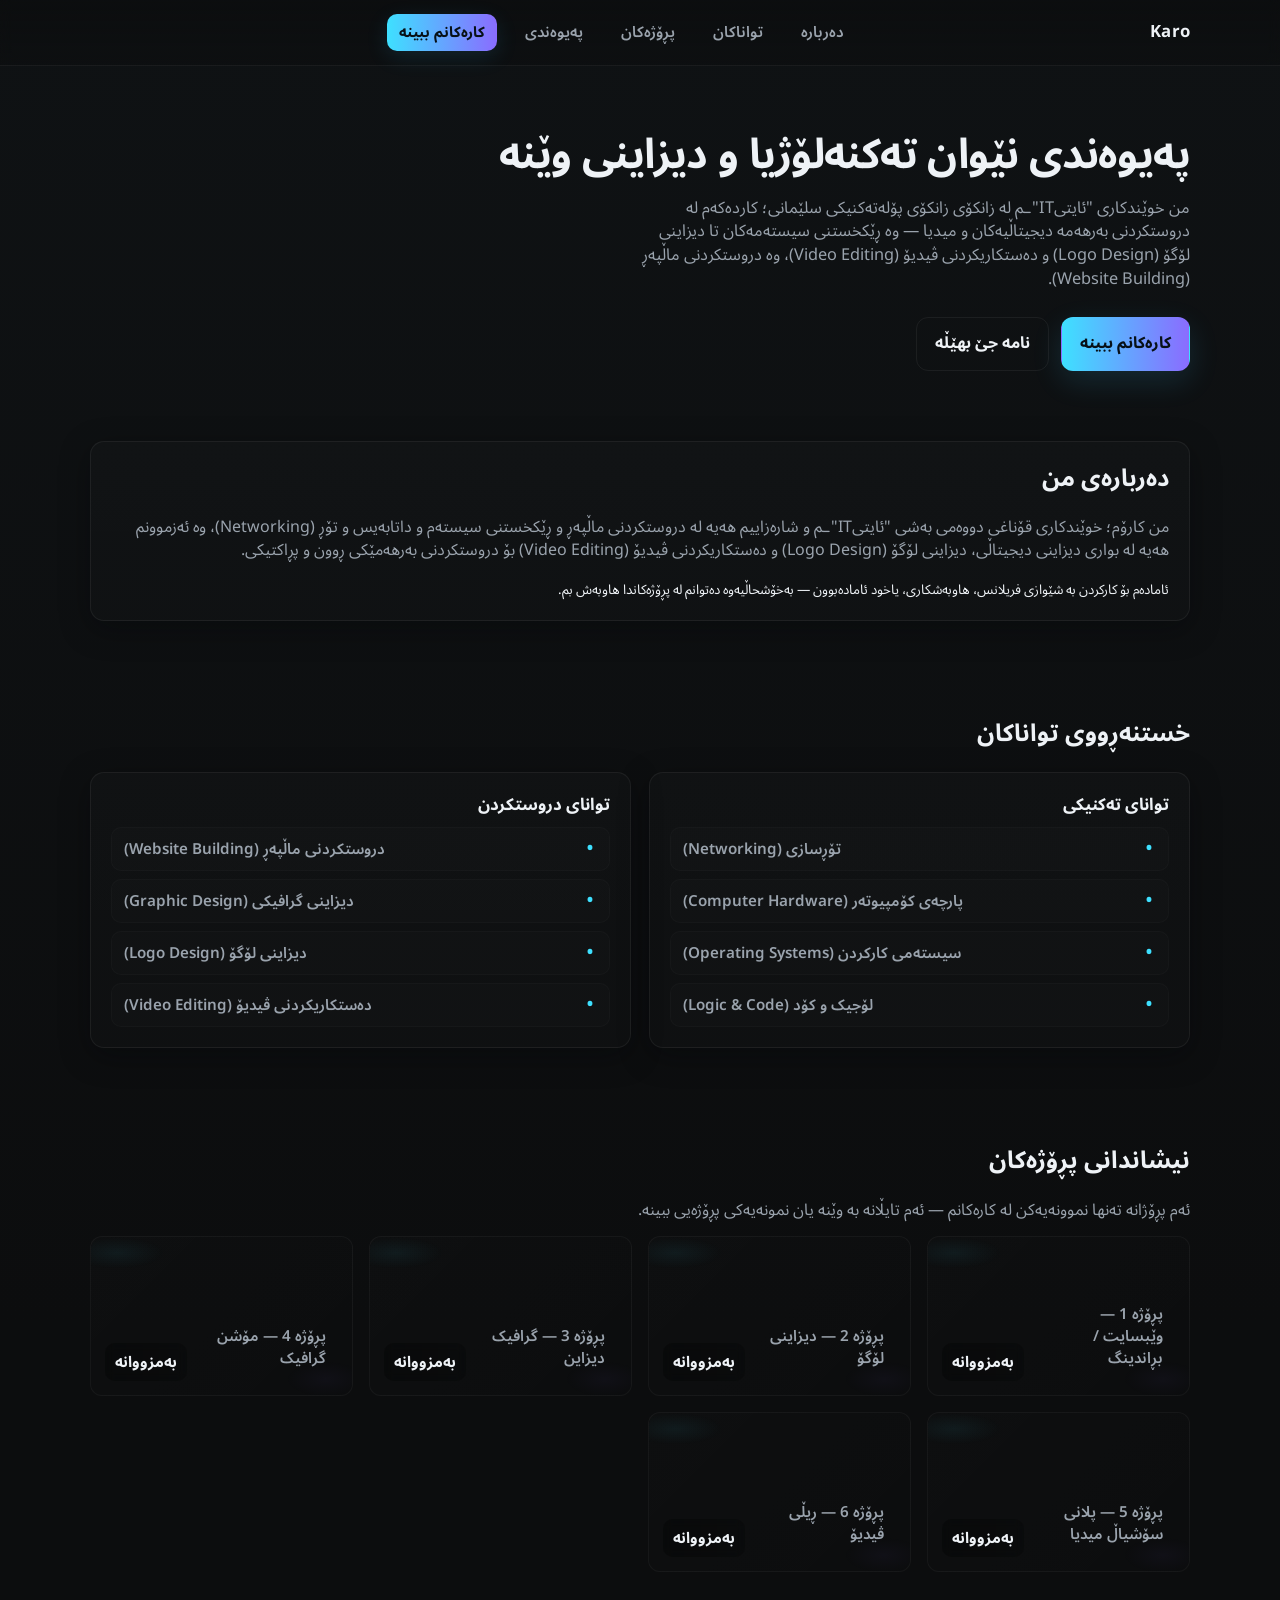
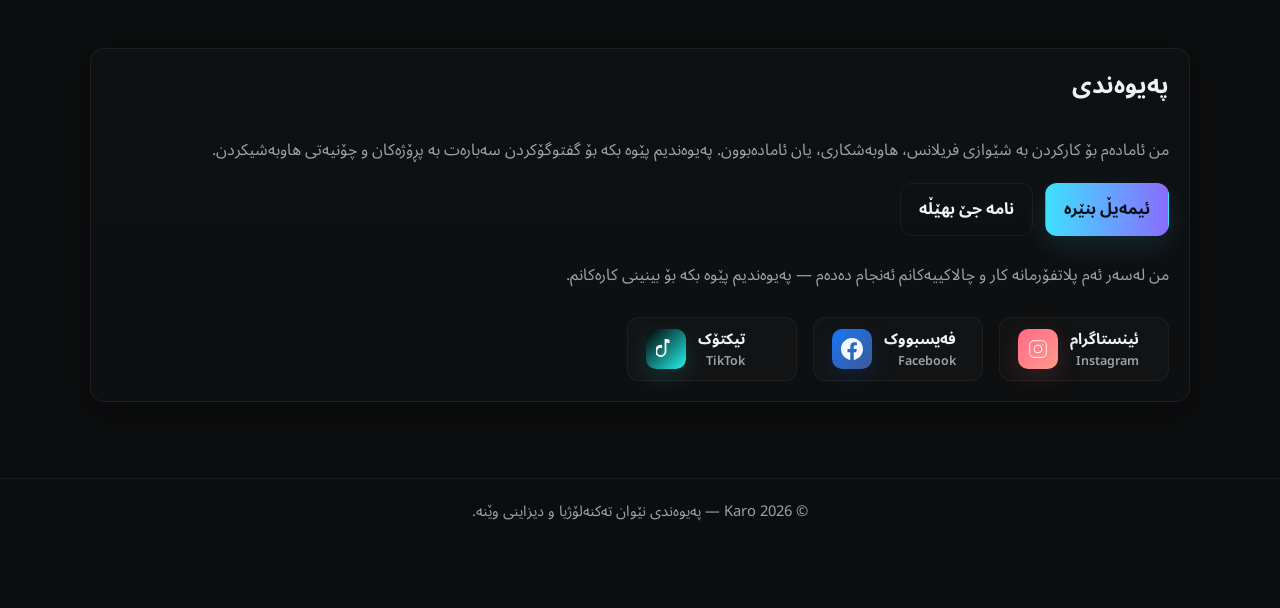
==== index.html @ 615775c8 "Update project name from 'پڕۆ 2' to 'پڕۆژە 2'" ====
<!doctype html>
<html lang="ku" dir="rtl">
<head>
  <meta charset="utf-8" />
  <meta name="viewport" content="width=device-width,initial-scale=1" />
  <title>KaroWeb</title>
  <link href="https://fonts.googleapis.com/css2?family=Noto+Sans+Arabic:wght@300;400;600;700&display=swap" rel="stylesheet">

  <style>
    :root{
      --bg:#0f1214; /* charcoal */
      --surface:#17191b;
      --muted:#9aa3ad;
      --text:#eef2f6;
      --accent:#3ee0ff; /* electric blue */
      --accent-2:#8a6cff; /* violet alternative */
      --radius:12px;
      --glass: rgba(255,255,255,0.03);
      --border: rgba(255,255,255,0.06);
      --max-width:1100px;
    }

    /* Basic reset & typography */
    *{box-sizing:border-box}
    html {scroll-behavior:smooth}
    body{
      margin:0;
      font-family: "Noto Sans Arabic", system-ui, -apple-system, "Segoe UI", Roboto, "Helvetica Neue", Arial;
      background:linear-gradient(180deg, var(--bg), #0c0d0e 60%);
      color:var(--text);
      -webkit-font-smoothing:antialiased;
      -moz-osx-font-smoothing:grayscale;
      line-height:1.45;
      padding-bottom:64px;
      direction: rtl;
    }

    /* Container */
    .container{
      width:90%;
      max-width:var(--max-width);
      margin:0 auto;
    }

    /* Header / Nav */
    header{
      position:sticky;
      top:0;
      z-index:60;
      backdrop-filter: blur(6px);
      background: linear-gradient(180deg, rgba(10,11,12,0.6), rgba(10,11,12,0.3));
      border-bottom: 1px solid var(--border);
    }
    .nav{
      display:flex;
      align-items:center;
      justify-content:space-between;
      gap:1rem;
      padding:14px 0;
    }
    .brand{
      font-weight:700;
      letter-spacing:0.2px;
      font-size:1.05rem;
      color:var(--text);
    }

    /* Desktop nav links */
    nav ul{
      display:flex;
      gap:18px;
      list-style:none;
      margin:0;
      padding:0;
      align-items:center;
      direction: rtl;
    }
    nav a{
      color:var(--muted);
      text-decoration:none;
      font-weight:600;
      font-size:0.95rem;
      padding:8px 10px;
      border-radius:8px;
      transition:all 220ms ease;
    }
    nav a:hover, nav a:focus{
      color:var(--text);
      background:linear-gradient(90deg, rgba(255,255,255,0.02), rgba(255,255,255,0.01));
      outline:none;
      box-shadow: 0 4px 18px rgba(62,224,255,0.06);
    }
    .cta-small{
      display:inline-block;
      padding:8px 12px;
      background:linear-gradient(90deg,var(--accent),var(--accent-2));
      color:#071017;
      font-weight:700;
      border-radius:10px;
      box-shadow: 0 6px 22px rgba(58,200,255,0.12);
      text-decoration:none;
      font-size:.92rem;
    }

    /* Mobile nav toggle */
    .mobile-toggle{
      display:none;
      background:none;
      border:0;
      color:var(--text);
      font-size:1.2rem;
    }

    /* Hero */
    .hero{
      padding:68px 0 42px;
      display:grid;
      grid-template-columns:1fr;
      gap:28px;
      align-items:center;
      text-align:right;
    }
    .hero-inner{
      display:flex;
      flex-direction:column;
      gap:20px;
      align-items:flex-start;
    }
    h1{
      margin:0;
      font-size:clamp(1.8rem, 4.6vw, 2.6rem);
      line-height:1.02;
      letter-spacing:-0.6px;
      color:var(--text);
      font-weight:700;
    }
    .sub{
      margin:0;
      color:var(--muted);
      font-size:1.02rem;
      max-width:62ch;
    }
    .hero-actions{
      display:flex;
      gap:12px;
      align-items:center;
      margin-top:6px;
      flex-wrap:wrap;
      justify-content:flex-start;
    }
    .btn{
      display:inline-flex;
      align-items:center;
      gap:10px;
      padding:14px 18px;
      border-radius:12px;
      font-weight:700;
      cursor:pointer;
      border:1px solid transparent;
      background:linear-gradient(90deg,var(--accent),var(--accent-2));
      color:#071017;
      text-decoration:none;
      transition:transform 200ms ease, box-shadow 200ms ease;
      box-shadow: 0 10px 30px rgba(58,200,255,0.14);
    }
    .btn.secondary{
      background:transparent;
      color:var(--text);
      border:1px solid var(--border);
      box-shadow:none;
    }
    .btn:active{transform:translateY(1px)}
    .btn:hover{transform:translateY(-3px)}

    /* Sections */
    section{
      padding:28px 0 48px;
      border-radius: var(--radius);
    }
    .card{
      background: linear-gradient(180deg, rgba(255,255,255,0.015), rgba(255,255,255,0.01));
      border: 1px solid var(--border);
      padding:20px;
      border-radius:14px;
      box-shadow: 0 8px 30px rgba(2,6,8,0.35);
    }

    /* About */
    .about{
      display:grid;
      grid-template-columns:1fr;
      gap:18px;
    }
    .about p{
      margin:0;
      color:var(--muted);
      font-size:1rem;
      text-align:right;
    }

    /* Skills matrix */
    .skills{
      display:grid;
      gap:18px;
      grid-template-columns:repeat(2, 1fr);
    }
    .skill-column h3{
      margin:0 0 10px 0;
      color:var(--text);
      font-size:1.05rem;
      text-align:right;
    }
    .skill-list{
      display:grid;
      gap:8px;
    }
    .skill{
      display:flex;
      gap:12px;
      align-items:center;
      padding:10px 12px;
      border-radius:10px;
      background:rgba(255,255,255,0.012);
      border:1px solid rgba(255,255,255,0.02);
      color:var(--muted);
      font-weight:600;
      font-size:0.95rem;
      transition:transform 180ms ease, box-shadow 180ms ease;
      justify-content:space-between;
    }
    .skill::before{
      content:'•';
      color:var(--accent);
      font-weight:900;
      margin-left:2px;
      margin-right:4px;
      transform:translateY(-1px);
    }
    .skill:hover{transform:translateY(-4px); box-shadow: 0 8px 20px rgba(62,224,255,0.06)}

    /* Portfolio */
    .portfolio-grid{
      display:grid;
      gap:16px;
      grid-template-columns:repeat(auto-fit, minmax(220px, 1fr));
      align-items:stretch;
    }
    .proj{
      min-height:160px;
      border-radius:12px;
      overflow:hidden;
      position:relative;
      display:flex;
      align-items:flex-end;
      padding:14px;
      color:var(--text);
      text-decoration:none;
      border:1px solid rgba(255,255,255,0.04);
      transition:transform 240ms cubic-bezier(.2,.9,.3,1), box-shadow 240ms ease;
      background:linear-gradient(135deg, rgba(255,255,255,0.01), rgba(255,255,255,0.005));
      text-align:right;
    }
    .proj .meta{
      z-index:2;
      backdrop-filter: blur(4px);
      background: linear-gradient(90deg, rgba(0,0,0,0.28), rgba(0,0,0,0.18));
      padding:8px 10px;
      border-radius:10px;
      font-weight:700;
      font-size:0.95rem;
      margin-right:6px;
    }
    .proj::after{
      content:'';
      position:absolute;
      inset:0;
      transition:opacity 300ms ease, transform 300ms ease;
      border-radius:12px;
      z-index:0;
      background:
        radial-gradient(600px 200px at 10% 10%, rgba(62,224,255,0.06), transparent 8%),
        radial-gradient(400px 180px at 90% 90%, rgba(138,108,255,0.04), transparent 10%);
      opacity:1;
    }
    .proj:hover{
      transform:translateY(-8px) scale(1.01);
      box-shadow: 0 30px 60px rgba(0,0,0,0.6), 0 8px 28px rgba(62,224,255,0.06);
    }

    .placeholder{
      display:flex;
      align-items:center;
      justify-content:flex-end;
      color:var(--muted);
      font-weight:600;
      font-size:0.95rem;
      z-index:1;
      padding:12px;
    }

    /* Social Card Styles */
    .sm-links {
      display: flex;
      gap: 16px;
      align-items: center;
      justify-content: flex-start;
      direction: rtl;
      flex-wrap: wrap;
      margin-top: 14px;
    }
    .sm-link {
      display: inline-flex;
      align-items: center;
      gap: 12px;
      padding: 10px 18px;
      border-radius: 12px;
      background: rgba(255, 255, 255, 0.02);
      color: var(--text);
      text-decoration: none;
      border: 1px solid rgba(255, 255, 255, 0.05);
      transition: transform 180ms ease, box-shadow 180ms ease, background 180ms ease;
      font-weight: 700;
      font-size: 0.95rem;
      flex-direction: row-reverse;
      min-width: 170px;
    }
    .sm-link .icon {
      width: 40px;
      height: 40px;
      min-width: 40px;
      min-height: 40px;
      display: inline-grid;
      place-items: center;
      border-radius: 10px;
    }
    .sm-link.instagram .icon {
      background: linear-gradient(135deg, #ff6a88, #ff9a8b);
      color: #fff;
      box-shadow: 0 8px 24px rgba(255, 106, 136, 0.15);
    }
    .sm-link.facebook .icon {
      background: linear-gradient(135deg, #1877f2, #3b5998);
      color: #fff;
      box-shadow: 0 8px 24px rgba(24, 119, 242, 0.15);
    }
    .sm-link.tiktok .icon {
      background: linear-gradient(135deg, #000000, #25f4ee);
      color: #fff;
      box-shadow: 0 8px 24px rgba(37, 244, 238, 0.15);
    }
    .sm-link .label {
      text-align: right;
      display: block;
      color: var(--text);
    }
    .sm-link .label small {
      display: block;
      color: var(--muted);
      font-weight: 600;
      font-size: 0.78rem;
      margin-top: 2px;
    }
    .sm-link:hover, .sm-link:focus {
      transform: translateY(-4px);
      box-shadow: 0 15px 35px rgba(0, 0, 0, 0.4), 0 4px 18px rgba(255, 255, 255, 0.02);
      background: rgba(255, 255, 255, 0.04);
      outline: none;
    }

    /* Footer */
    footer{
      margin-top:28px;
      padding:22px 0;
      color:var(--muted);
      font-size:0.92rem;
      text-align:center;
      border-top:1px solid var(--border);
      background:transparent;
      position:relative;
    }
    footer a{ color:var(--muted); text-decoration:none; font-weight:600 }
    footer a:hover{ color:var(--text); text-decoration:underline }

    /* Responsive */
    @media (max-width:880px){
      .skills{ grid-template-columns:1fr; }
      .hero{ padding:44px 0 24px }
      nav ul{ display:none }
      .mobile-toggle{ display:inline-flex; align-items:center; gap:8px }
      .mobile-nav{
        display:block;
        width:100%;
        position:relative;
      }
      .mobile-nav.open{ display:block }
      .mobile-menu{
        display:flex;
        flex-direction:column;
        gap:8px;
        margin-top:10px;
        padding:12px;
        background:var(--glass);
        border-radius:10px;
        border:1px solid var(--border);
        text-align:right;
      }
      .hero{ gap:16px }
      .hero-inner { align-items:stretch }
      .placeholder{ justify-content:center }
      .sm-links{ width:100%; justify-content:flex-start; gap:12px }
      .sm-link{ width:100%; justify-content:space-between; padding:12px }
    }

    /* Accessibility focus */
    a:focus, button:focus { outline: 3px solid rgba(62,224,255,0.12); outline-offset:3px }

    /* Reduced motion preference */
    @media (prefers-reduced-motion: reduce){
      *{ transition:none!important; animation:none!important }
    }
  </style>
</head>
<body>
  <header>
    <div class="container nav" role="navigation" aria-label="ڕێنمای سەرەکی">
      <div class="brand">Karo</div>

      <nav aria-label="دەستپێک" class="desktop-nav">
        <ul>
          <li><a href="#about">دەربارە</a></li>
          <li><a href="#skills">تواناکان</a></li>
          <li><a href="#portfolio">پڕۆژەکان</a></li>
          <li><a href="#contact">پەیوەندی</a></li>
          <li><a class="cta-small" href="#portfolio">کارەکانم ببینە</a></li>
        </ul>
      </nav>

      <div class="mobile-nav" id="mobileNav">
        <button class="mobile-toggle" id="navToggle" aria-expanded="false" aria-controls="mobileMenu" aria-label="گۆڕینی ناوبار">
          ☰
        </button>
        <div id="mobileMenu" class="mobile-menu" style="display:none">
          <a href="#about">دەربارە</a>
          <a href="#skills">تواناکان</a>
          <a href="#portfolio">پڕۆژەکان</a>
          <a href="#contact">پەیوەندی</a>
          <a class="cta-small" href="#portfolio" style="align-self:flex-start; margin-top:6px">کارەکانم ببینە</a>
        </div>
      </div>
    </div>
  </header>

  <main class="container" role="main">
    <section class="hero" aria-labelledby="hero-heading">
      <div class="hero-inner">
        <h1 id="hero-heading">پەیوەندی نێوان تەکنەلۆژیا و دیزاینی وێنە</h1>
        <p class="sub">من خوێندکارى "ئایتیIT"ـم لە زانکۆى زانکۆی پۆلەتەکنیکی سلێمانی؛ کاردەکەم لە دروستکردنی بەرهەمە دیجیتاڵیەکان و میدیا — وە ڕێکخستنی سیستەمەکان تا دیزاینی لۆگۆ (Logo Design) و دەستکاریکردنی ڤیدیۆ (Video Editing)،  وە دروستکردنی ماڵپەڕ (Website Building).</p>
        <div class="hero-actions">
          <a class="btn" href="#portfolio">کارەکانم ببینە</a>
          <a class="btn secondary" href="https://wa.me/9647710781414?text=سڵاو%20کارۆ،%20دەمەوێت%20سەبارەت%20بە%20پڕۆژەیەک%20قسە%20بکەین" target="_blank" rel="noopener">نامە جێ بهێڵە</a>
        </div>
      </div>
    </section>

    <section id="about" aria-labelledby="about-heading">
      <div class="card">
        <h2 id="about-heading" style="margin-top:0">دەربارەی من</h2>
        <div class="about">
          <p>
           من کارۆم؛ خوێندکاری قۆناغی دووەمی بەشی "ئایتیIT"ـم و شارەزاییم هەیە لە دروستکردنی ماڵپەڕ و ڕێکخستنی سیستەم و داتابەیس و تۆڕ (Networking)، وە ئەزموونم هەیە لە بواری دیزاینی دیجیتاڵی، دیزاینی لۆگۆ (Logo Design) و دەستکاریکردنی ڤیدیۆ (Video Editing) بۆ دروستکردنی بەرهەمێکی ڕوون و پڕاکتیکی.
          </p>
          <small class="muted"> ئامادەم بۆ کارکردن بە شێوازی فریلانس، هاوبەشکاری، یاخود ئامادەبوون — بەخۆشحاڵیەوە دەتوانم لە پڕۆژەکاندا هاوبەش بم.</small>
        </div>
      </div>
    </section>
    
    <section id="skills" aria-labelledby="skills-heading">
      <h2 id="skills-heading">خستنەڕووی تواناکان</h2>
      <div class="skills" style="margin-top:12px">
        <div class="skill-column card">
          <h3>توانای تەکنیکی</h3>
          <div class="skill-list">
            <div class="skill">تۆڕسازی (Networking)</div>
            <div class="skill">پارچەی کۆمپیوتەر (Computer Hardware)</div>
            <div class="skill">سیستەمی کارکردن (Operating Systems)</div>
            <div class="skill">لۆجیک و کۆد (Logic & Code)</div>
          </div>
        </div>

        <div class="skill-column card">
          <h3>توانای دروستکردن</h3>
          <div class="skill-list">
            <div class="skill">دروستکردنی ماڵپەڕ (Website Building)</div>
            <div class="skill">دیزاینی گرافیکی (Graphic Design)</div>
            <div class="skill">دیزاینی لۆگۆ (Logo Design)</div>
            <div class="skill">دەستکاریکردنی ڤیدیۆ (Video Editing)</div>
          </div>
        </div>
      </div>
    </section>

    <section id="portfolio" aria-labelledby="portfolio-heading">
      <h2 id="portfolio-heading">نیشاندانی پڕۆژەکان</h2>
      <p style="color:var(--muted); margin-top:8px; margin-bottom:14px">ئەم پڕۆژانە تەنها نموونەیەکن لە کارەکانم — ئەم تایڵانە بە وێنە یان نمونەیەکی پڕۆژەیی ببینە.</p>

      <div class="portfolio-grid">
        <a class="proj" href="#" aria-label="Project 1">
          <div class="placeholder" style="z-index:1">پڕۆژە 1 — وێبسایت / بڕاندینگ</div>
          <div class="meta">بەمزووانە</div>
        </a>

        <a class="proj" href="#" aria-label="Project 2">
          <div class="placeholder">پڕۆژە 2 — دیزاینی لۆگۆ</div>
          <div class="meta">بەمزووانە</div>
        </a>

        <a class="proj" href="#" aria-label="Project 3">
          <div class="placeholder">پڕۆژە 3 — گرافیک دیزاین</div>
          <div class="meta">بەمزووانە</div>
        </a>

        <a class="proj" href="#" aria-label="Project 4">
          <div class="placeholder">پڕۆژە 4 —  مۆشن گرافیک</div>
          <div class="meta">بەمزووانە</div>
        </a>

        <a class="proj" href="#" aria-label="Project 5">
          <div class="placeholder">پڕۆژە 5 — پلانی سۆشیاڵ میدیا</div>
          <div class="meta">بەمزووانە</div>
        </a>

        <a class="proj" href="#" aria-label="Project 6">
          <div class="placeholder">پڕۆژە 6 — ڕیڵی ڤیدیۆ</div>
          <div class="meta">بەمزووانە</div>
        </a>
      </div>
    </section>

    <section id="contact" aria-labelledby="contact-heading">
      <div class="card" style="display:flex;flex-direction:column;gap:16px">
        <h2 id="contact-heading" style="margin-top:0">پەیوەندی</h2>
        <p style="margin:0; color:var(--muted)">من ئامادەم بۆ کارکردن بە شێوازی فریلانس، هاوبەشکاری، یان ئامادەبوون. پەیوەندیم پێوە بکە بۆ گفتوگۆکردن سەبارەت بە پڕۆژەکان و چۆنیەتی هاوبەشیکردن.</p>

        <div style="display:flex; gap:12px; flex-wrap:wrap; margin-top:4px; justify-content:flex-start">
          <a class="btn" href="mailto:karobakr.hasan000@gmail.com">ئیمەیڵ بنێرە</a>
          <a class="btn secondary" href="https://wa.me/9647710781414?text=سڵاو%20کارۆ،%20دەمەوێت%20سەبارەت%20بە%20پڕۆژەیەک%20قسە%20بکەین" target="_blank" rel="noopener">نامە جێ بهێڵە</a>
        </div>

        <div style="margin-top: 12px;">
          <p class="desc" style="margin:0; color:var(--muted)">من لەسەر ئەم پلاتفۆرمانە کار و چالاکییەکانم ئەنجام دەدەم — پەیوەندیم پێوە بکە بۆ بینینی کارەکانم.</p>
        </div>

        <div class="sm-links" role="list" aria-label="سۆشیاڵ میدیا">
          <a role="listitem" class="sm-link instagram" href="https://www.instagram.com/karob.hasan?igsh=MTViNWhubmVrY3V3OQ==" target="_blank" rel="noopener" aria-label="ئینستاگرام — Karo">
            <span class="icon" aria-hidden="true">
              <svg width="20" height="20" viewBox="0 0 24 24" fill="none" xmlns="http://www.w3.org/2000/svg">
                <path d="M7 2h10a5 5 0 0 1 5 5v10a5 5 0 0 1-5 5H7a5 5 0 0 1-5-5V7a5 5 0 0 1 5-5z" stroke="rgba(255,255,255,0.85)" stroke-width="1.2" stroke-linecap="round" stroke-linejoin="round"/>
                <path d="M12 7.25a4.75 4.75 0 1 0 0 9.5 4.75 4.75 0 0 0 0-9.5z" stroke="rgba(255,255,255,0.95)" stroke-width="1.2"/>
                <circle cx="17.5" cy="6.5" r="0.6" fill="rgba(255,255,255,0.95)"/>
              </svg>
            </span>
            <span class="label">ئینستاگرام <small>Instagram</small></span>
          </a>

          <a role="listitem" class="sm-link facebook" href="https://www.facebook.com/share/18TjxfWVyp/" target="_blank" rel="noopener" aria-label="فەیسبووک — Karo">
            <span class="icon" aria-hidden="true">
              <svg width="22" height="22" viewBox="0 0 24 24" fill="none" xmlns="http://www.w3.org/2000/svg">
                <path d="M24 12.073c0-6.627-5.373-12-12-12s-12 5.373-12 12c0 5.99 4.388 10.954 10.125 11.854v-8.385H7.078v-3.47h3.047V9.43c0-3.007 1.792-4.669 4.533-4.669 1.312 0 2.686.235 2.686.235v2.953H15.83c-1.491 0-1.956.925-1.956 1.874v2.25h3.328l-.532 3.47h-2.796v8.385C19.612 23.027 24 18.062 24 12.073z" fill="rgba(255,255,255,0.95)"/>
              </svg>
            </span>
            <span class="label">فەیسبووک <small>Facebook</small></span>
          </a>

          <a role="listitem" class="sm-link tiktok" href="https://vt.tiktok.com/ZSQWmtr39/" target="_blank" rel="noopener" aria-label="تیکتۆک — Karo">
            <span class="icon" aria-hidden="true">
              <svg width="20" height="20" viewBox="0 0 24 24" fill="none" xmlns="http://www.w3.org/2000/svg">
                <path d="M12.525.02c1.31 0 2.57.37 3.66 1.05.04.03.07.08.07.13v3.7c0 .06-.03.11-.08.13a6.83 6.83 0 0 1-3.65-.91v10.17c0 4.02-3.27 7.29-7.3 7.29A7.3 7.3 0 0 1-1.4 14.3a7.3 7.3 0 0 1 7.29-7.29c.47 0 .93.05 1.38.13.06.01.11-.02.13-.08V10.8c0-.05-.03-.1-.08-.12a10.8 10.8 0 0 0-1.43-.1c-2.45 0-4.44 1.99-4.44 4.44a4.44 4.44 0 0 0 4.44 4.44c2.45 0 4.44-1.99 4.44-4.44V0c0-.05.04-.1.09-.1h3.76z" fill="rgba(255,255,255,0.95)"/>
              </svg>
            </span>
            <span class="label">تیکتۆک <small>TikTok</small></span>
          </a>
        </div>
      </div>
    </section>
  </main>

  <footer>
    <div class="container" style="display:flex;flex-direction:column;gap:8px;align-items:center;justify-content:center; text-align:center">
      <div>© <span id="year"></span> Karo — پەیوەندی نێوان تەکنەلۆژیا و دیزاینی وێنە.</div>
    </div>
  </footer>

  <script>
    (function(){
      const navToggle = document.getElementById('navToggle');
      const mobileMenu = document.getElementById('mobileMenu');
      navToggle && navToggle.addEventListener('click', () => {
        const isOpen = mobileMenu.style.display === 'block';
        mobileMenu.style.display = isOpen ? 'none' : 'block';
        navToggle.setAttribute('aria-expanded', String(!isOpen));
      });

      mobileMenu && mobileMenu.addEventListener('click', (e) => {
        if(e.target.tagName === 'A'){
          mobileMenu.style.display = 'none';
          navToggle.setAttribute('aria-expanded', 'false');
        }
      });

      const y = new Date().getFullYear();
      document.getElementById('year').textContent = y;
    })();
  </script>
</body>
</html>
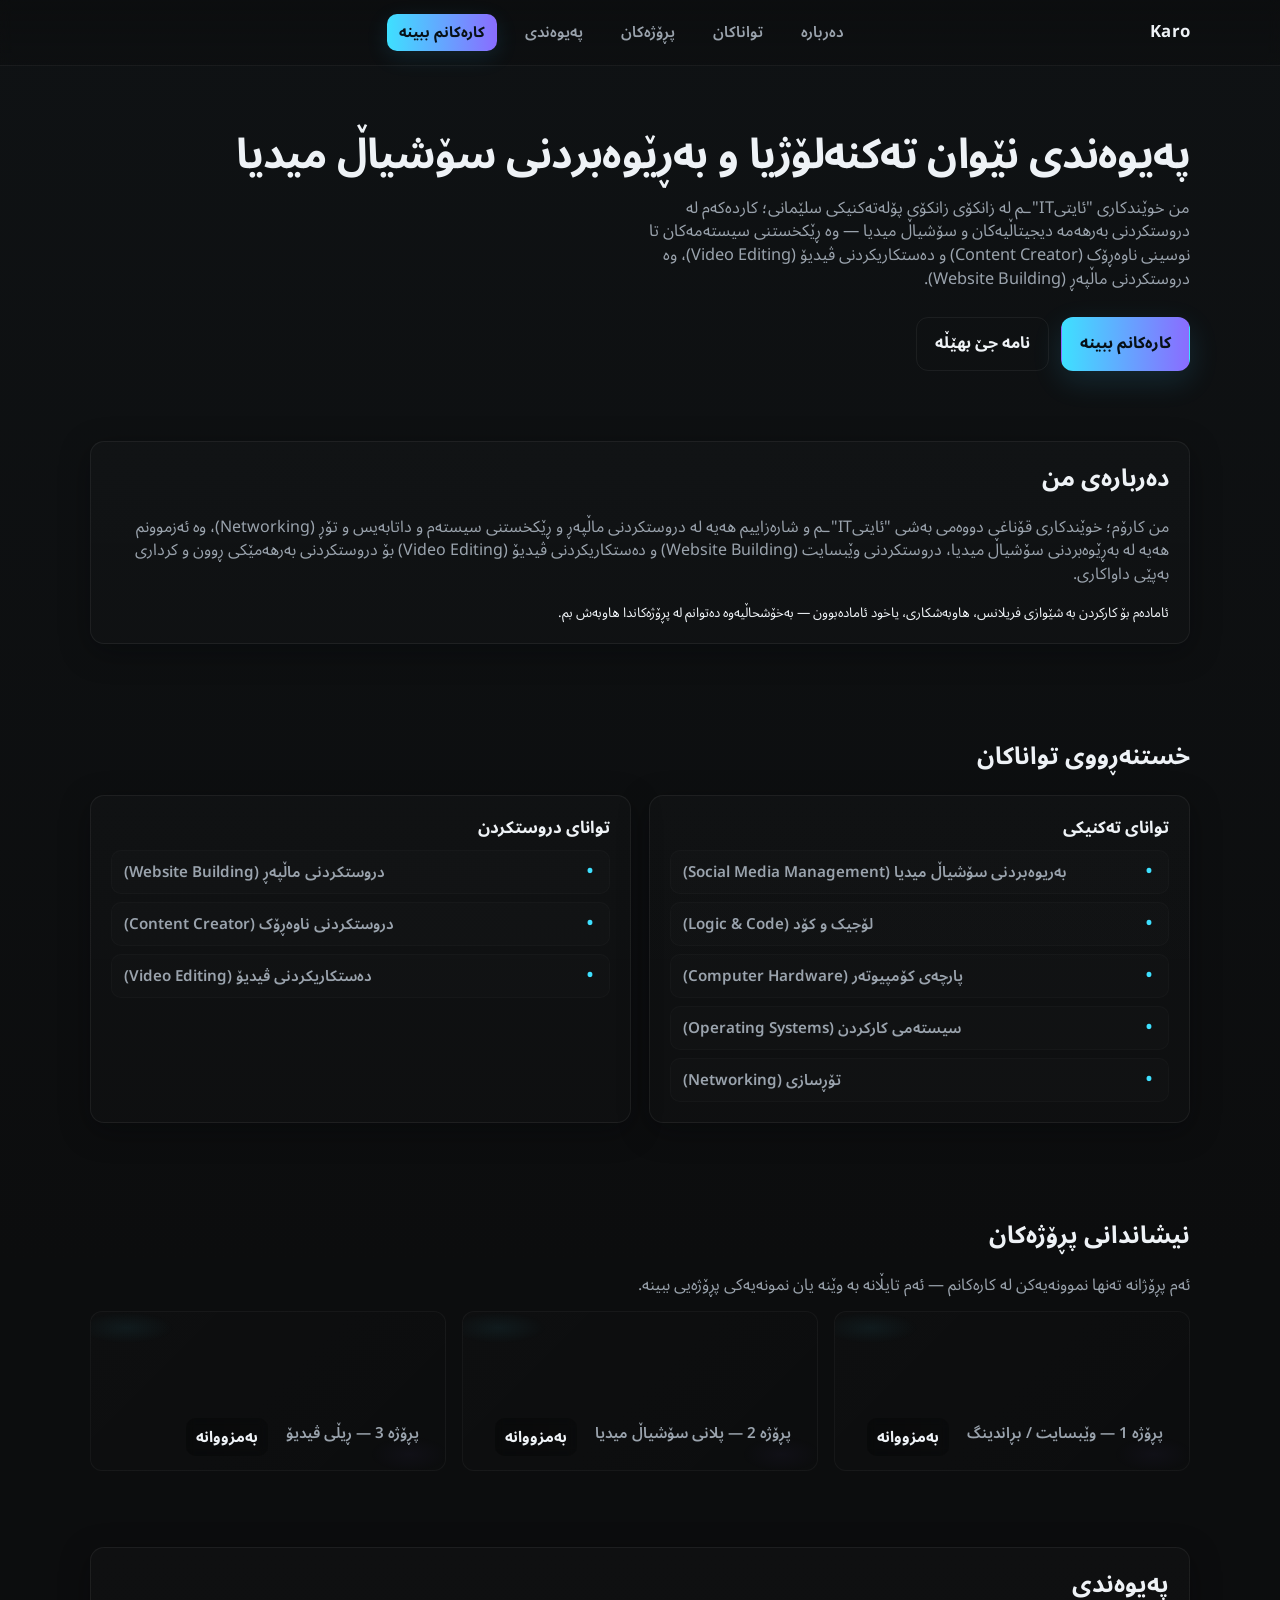
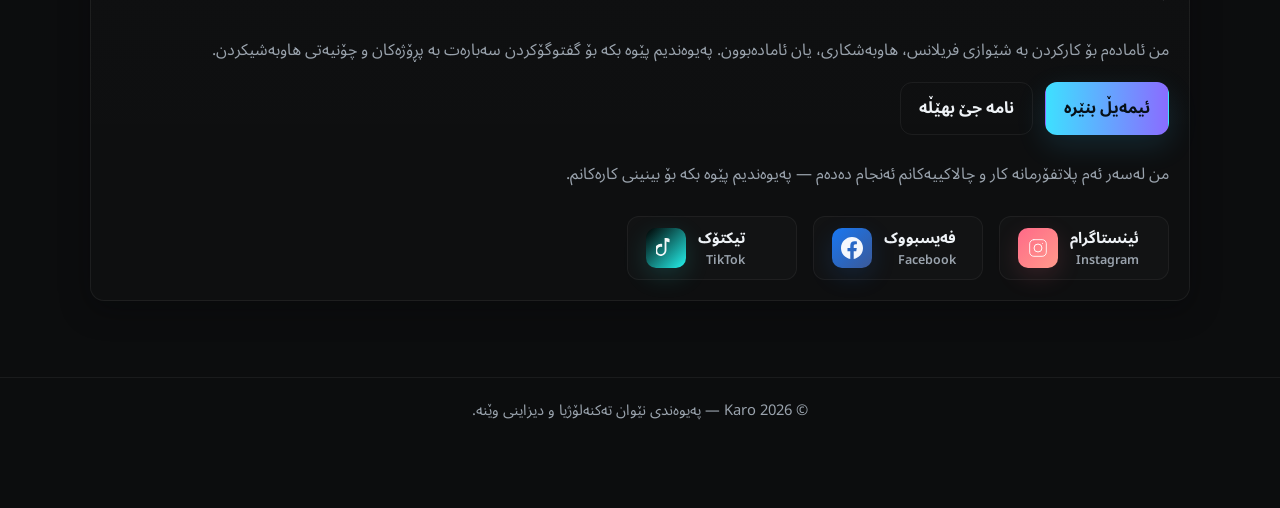
==== commit 41b8e790: "Update hero section and skills in index.html" ====
--- a/index.html
+++ b/index.html
@@ -453,8 +453,8 @@
   <main class="container" role="main">
     <section class="hero" aria-labelledby="hero-heading">
       <div class="hero-inner">
-        <h1 id="hero-heading">پەیوەندی نێوان تەکنەلۆژیا و دیزاینی وێنە</h1>
-        <p class="sub">من خوێندکارى "ئایتیIT"ـم لە زانکۆى زانکۆی پۆلەتەکنیکی سلێمانی؛ کاردەکەم لە دروستکردنی بەرهەمە دیجیتاڵیەکان و میدیا — وە ڕێکخستنی سیستەمەکان تا دیزاینی لۆگۆ (Logo Design) و دەستکاریکردنی ڤیدیۆ (Video Editing)،  وە دروستکردنی ماڵپەڕ (Website Building).</p>
+        <h1 id="hero-heading">پەیوەندی نێوان تەکنەلۆژیا و بەڕێوەبردنی سۆشیاڵ میدیا</h1>
+        <p class="sub">من خوێندکارى "ئایتیIT"ـم لە زانکۆى زانکۆی پۆلەتەکنیکی سلێمانی؛ کاردەکەم لە دروستکردنی بەرهەمە دیجیتاڵیەکان و سۆشیاڵ میدیا — وە ڕێکخستنی سیستەمەکان تا نوسینی ناوەڕۆک (Content Creator) و دەستکاریکردنی ڤیدیۆ (Video Editing)،  وە دروستکردنی ماڵپەڕ (Website Building).</p>
         <div class="hero-actions">
           <a class="btn" href="#portfolio">کارەکانم ببینە</a>
           <a class="btn secondary" href="https://wa.me/9647710781414?text=سڵاو%20کارۆ،%20دەمەوێت%20سەبارەت%20بە%20پڕۆژەیەک%20قسە%20بکەین" target="_blank" rel="noopener">نامە جێ بهێڵە</a>
@@ -467,7 +467,7 @@
         <h2 id="about-heading" style="margin-top:0">دەربارەی من</h2>
         <div class="about">
           <p>
-           من کارۆم؛ خوێندکاری قۆناغی دووەمی بەشی "ئایتیIT"ـم و شارەزاییم هەیە لە دروستکردنی ماڵپەڕ و ڕێکخستنی سیستەم و داتابەیس و تۆڕ (Networking)، وە ئەزموونم هەیە لە بواری دیزاینی دیجیتاڵی، دیزاینی لۆگۆ (Logo Design) و دەستکاریکردنی ڤیدیۆ (Video Editing) بۆ دروستکردنی بەرهەمێکی ڕوون و پڕاکتیکی.
+           من کارۆم؛ خوێندکاری قۆناغی دووەمی بەشی "ئایتیIT"ـم و شارەزاییم هەیە لە دروستکردنی ماڵپەڕ و ڕێکخستنی سیستەم و داتابەیس و تۆڕ (Networking)، وە ئەزموونم هەیە لە بەڕێوەبردنی سۆشیاڵ میدیا، دروستکردنی وێبسایت (Website Building) و دەستکاریکردنی ڤیدیۆ (Video Editing) بۆ دروستکردنی بەرهەمێکی ڕوون و کرداری بەپێی داواکاری.
           </p>
           <small class="muted"> ئامادەم بۆ کارکردن بە شێوازی فریلانس، هاوبەشکاری، یاخود ئامادەبوون — بەخۆشحاڵیەوە دەتوانم لە پڕۆژەکاندا هاوبەش بم.</small>
         </div>
@@ -480,10 +480,12 @@
         <div class="skill-column card">
           <h3>توانای تەکنیکی</h3>
           <div class="skill-list">
-            <div class="skill">تۆڕسازی (Networking)</div>
+            <div class="skill">بەریوەبردنی سۆشیاڵ میدیا (Social Media Management)</div> 
+            <div class="skill">لۆجیک و کۆد (Logic & Code)</div>
             <div class="skill">پارچەی کۆمپیوتەر (Computer Hardware)</div>
             <div class="skill">سیستەمی کارکردن (Operating Systems)</div>
-            <div class="skill">لۆجیک و کۆد (Logic & Code)</div>
+            <div class="skill">تۆڕسازی (Networking)</div>
+           
           </div>
         </div>
 
@@ -491,8 +493,8 @@
           <h3>توانای دروستکردن</h3>
           <div class="skill-list">
             <div class="skill">دروستکردنی ماڵپەڕ (Website Building)</div>
-            <div class="skill">دیزاینی گرافیکی (Graphic Design)</div>
-            <div class="skill">دیزاینی لۆگۆ (Logo Design)</div>
+            <div class="skill">دروستکردنی ناوەڕۆک (Content Creator)</div>
+            
             <div class="skill">دەستکاریکردنی ڤیدیۆ (Video Editing)</div>
           </div>
         </div>
@@ -510,28 +512,19 @@
         </a>
 
         <a class="proj" href="#" aria-label="Project 2">
-          <div class="placeholder">پڕۆژە 2 — دیزاینی لۆگۆ</div>
+          <div class="placeholder">پڕۆژە 2 — پلانی سۆشیاڵ میدیا</div>
           <div class="meta">بەمزووانە</div>
         </a>
 
         <a class="proj" href="#" aria-label="Project 3">
-          <div class="placeholder">پڕۆژە 3 — گرافیک دیزاین</div>
+          <div class="placeholder">پڕۆژە 3 — ڕیڵی ڤیدیۆ</div>
           <div class="meta">بەمزووانە</div>
         </a>
 
-        <a class="proj" href="#" aria-label="Project 4">
-          <div class="placeholder">پڕۆژە 4 —  مۆشن گرافیک</div>
-          <div class="meta">بەمزووانە</div>
-        </a>
-
-        <a class="proj" href="#" aria-label="Project 5">
-          <div class="placeholder">پڕۆژە 5 — پلانی سۆشیاڵ میدیا</div>
-          <div class="meta">بەمزووانە</div>
-        </a>
-
-        <a class="proj" href="#" aria-label="Project 6">
-          <div class="placeholder">پڕۆژە 6 — ڕیڵی ڤیدیۆ</div>
-          <div class="meta">بەمزووانە</div>
+        
+
+        
+       
         </a>
       </div>
     </section>
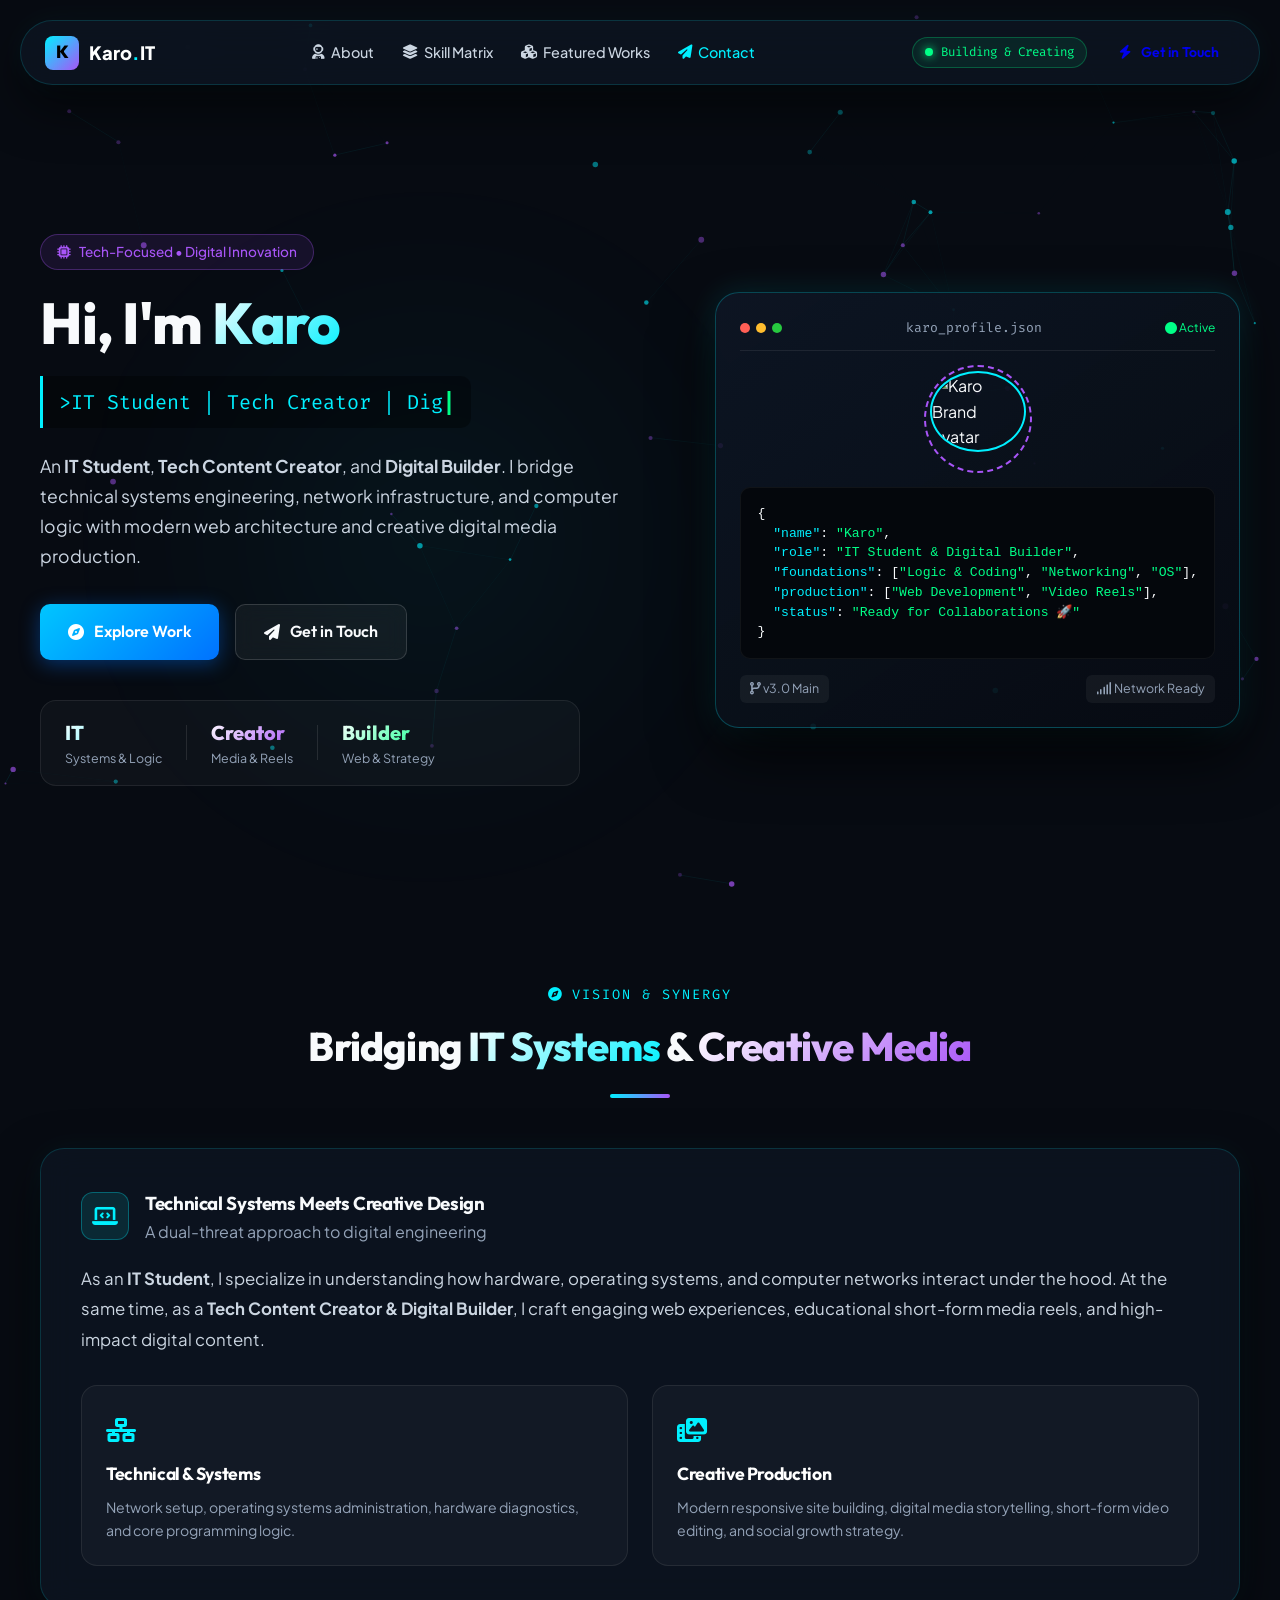
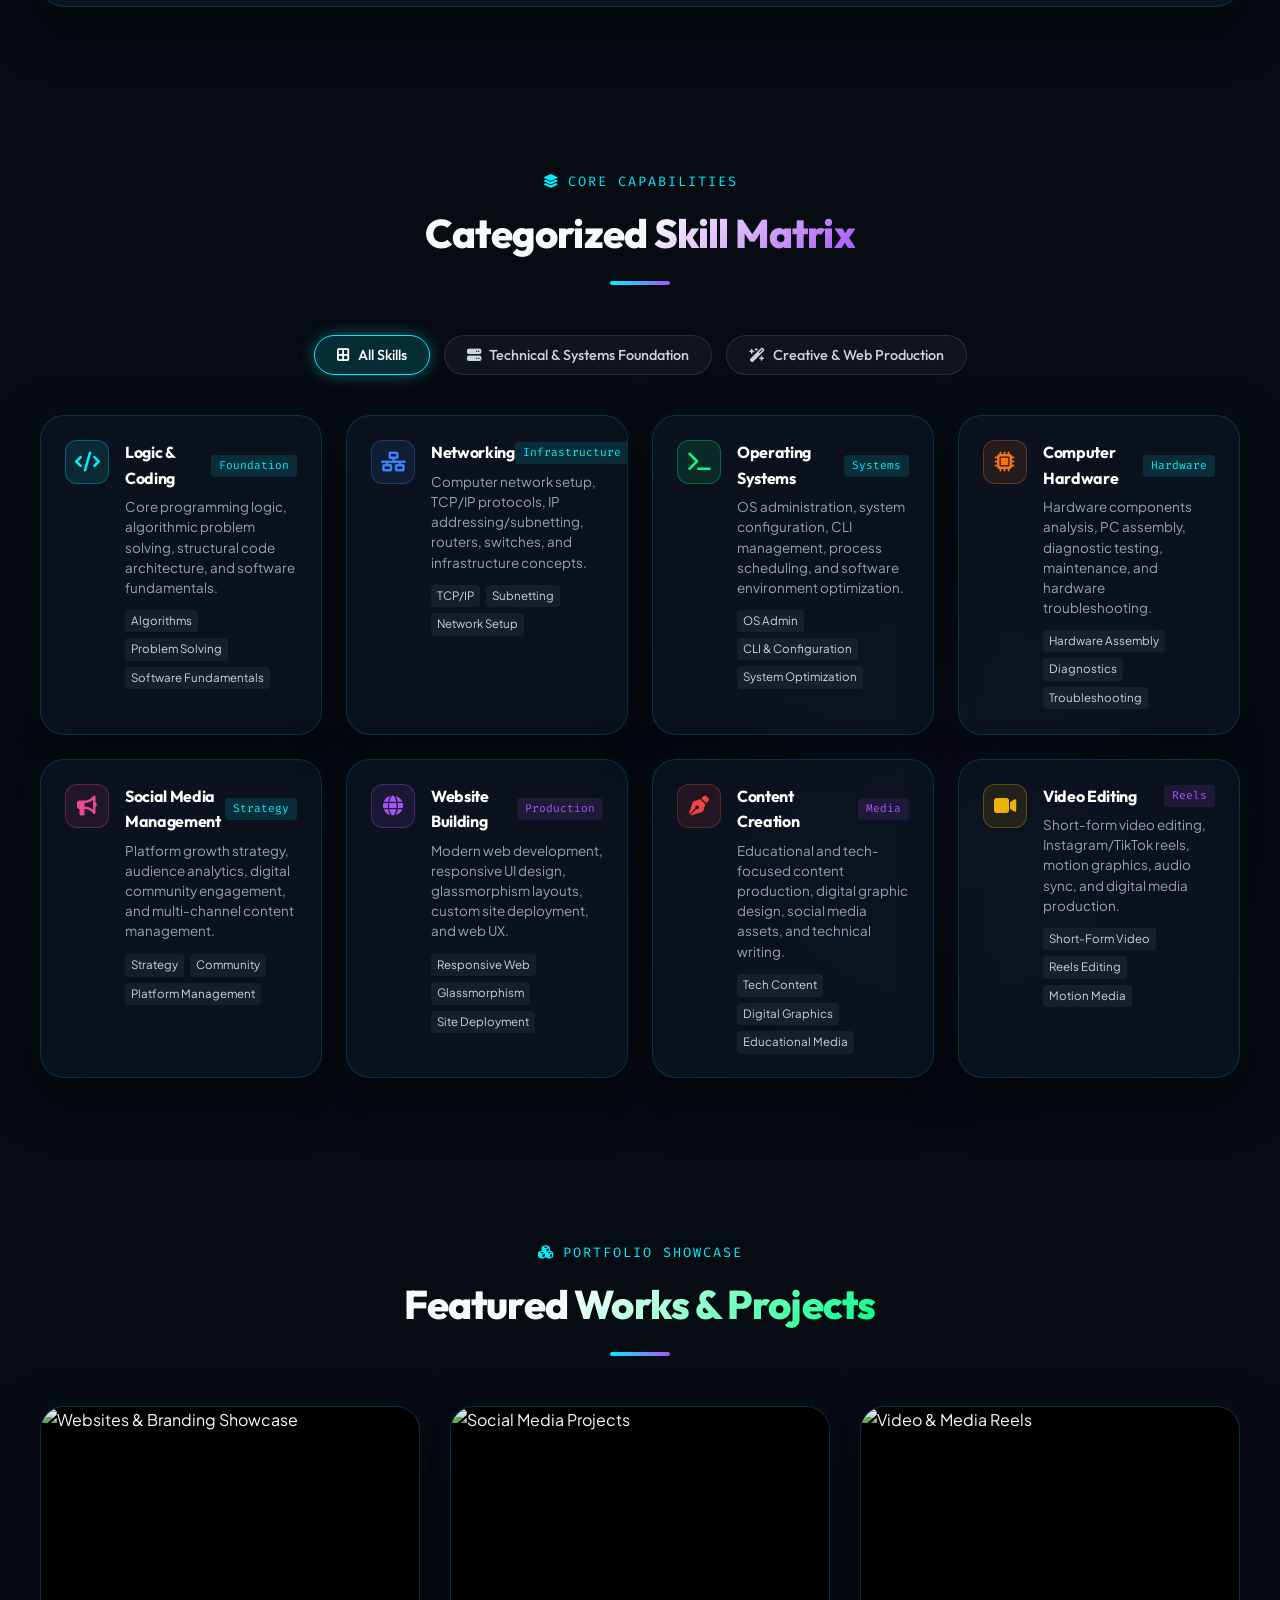
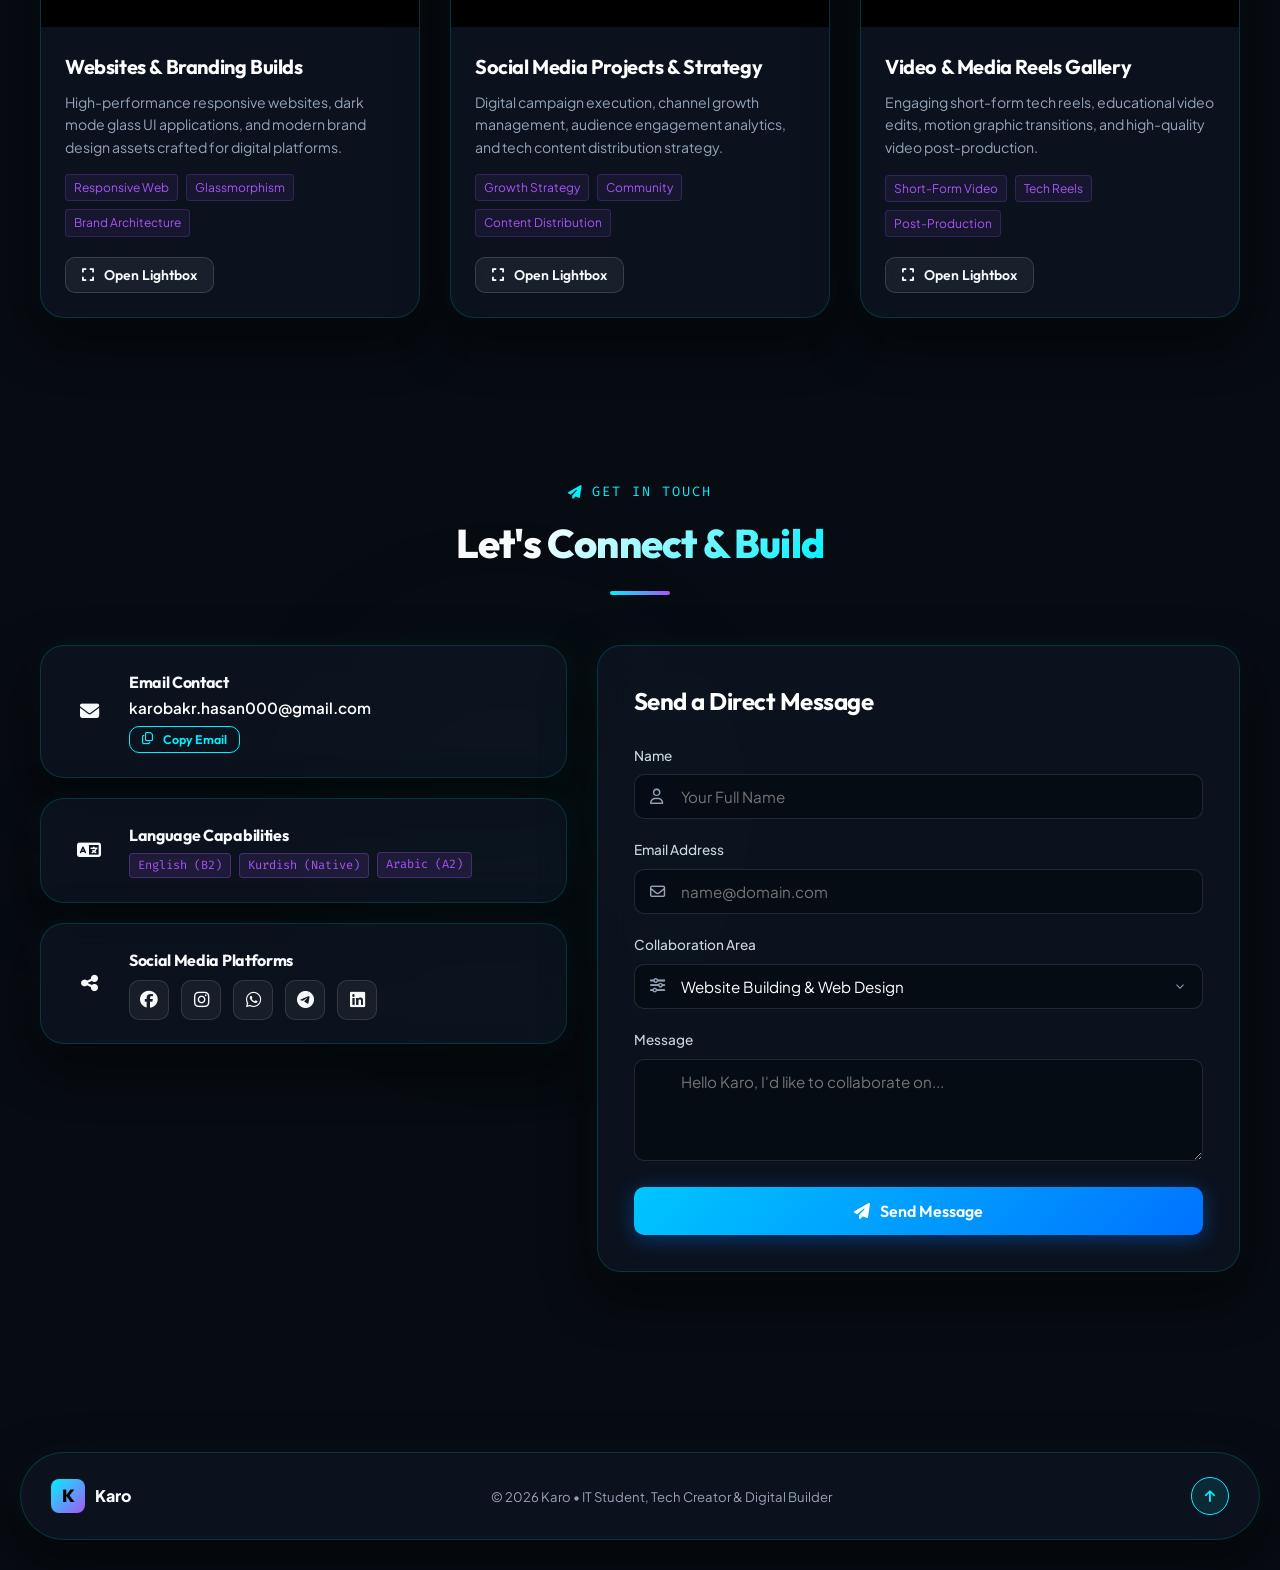
==== commit 7e38d580: "Add files via upload" ====
--- a/index.html
+++ b/index.html
@@ -1,608 +1,574 @@
-<!doctype html>
-<html lang="ku" dir="rtl">
+<!DOCTYPE html>
+<html lang="en">
 <head>
-  <meta charset="utf-8" />
-  <meta name="viewport" content="width=device-width,initial-scale=1" />
-  <title>KaroWeb</title>
-  <link href="https://fonts.googleapis.com/css2?family=Noto+Sans+Arabic:wght@300;400;600;700&display=swap" rel="stylesheet">
-
-  <style>
-    :root{
-      --bg:#0f1214; /* charcoal */
-      --surface:#17191b;
-      --muted:#9aa3ad;
-      --text:#eef2f6;
-      --accent:#3ee0ff; /* electric blue */
-      --accent-2:#8a6cff; /* violet alternative */
-      --radius:12px;
-      --glass: rgba(255,255,255,0.03);
-      --border: rgba(255,255,255,0.06);
-      --max-width:1100px;
-    }
-
-    /* Basic reset & typography */
-    *{box-sizing:border-box}
-    html {scroll-behavior:smooth}
-    body{
-      margin:0;
-      font-family: "Noto Sans Arabic", system-ui, -apple-system, "Segoe UI", Roboto, "Helvetica Neue", Arial;
-      background:linear-gradient(180deg, var(--bg), #0c0d0e 60%);
-      color:var(--text);
-      -webkit-font-smoothing:antialiased;
-      -moz-osx-font-smoothing:grayscale;
-      line-height:1.45;
-      padding-bottom:64px;
-      direction: rtl;
-    }
-
-    /* Container */
-    .container{
-      width:90%;
-      max-width:var(--max-width);
-      margin:0 auto;
-    }
-
-    /* Header / Nav */
-    header{
-      position:sticky;
-      top:0;
-      z-index:60;
-      backdrop-filter: blur(6px);
-      background: linear-gradient(180deg, rgba(10,11,12,0.6), rgba(10,11,12,0.3));
-      border-bottom: 1px solid var(--border);
-    }
-    .nav{
-      display:flex;
-      align-items:center;
-      justify-content:space-between;
-      gap:1rem;
-      padding:14px 0;
-    }
-    .brand{
-      font-weight:700;
-      letter-spacing:0.2px;
-      font-size:1.05rem;
-      color:var(--text);
-    }
-
-    /* Desktop nav links */
-    nav ul{
-      display:flex;
-      gap:18px;
-      list-style:none;
-      margin:0;
-      padding:0;
-      align-items:center;
-      direction: rtl;
-    }
-    nav a{
-      color:var(--muted);
-      text-decoration:none;
-      font-weight:600;
-      font-size:0.95rem;
-      padding:8px 10px;
-      border-radius:8px;
-      transition:all 220ms ease;
-    }
-    nav a:hover, nav a:focus{
-      color:var(--text);
-      background:linear-gradient(90deg, rgba(255,255,255,0.02), rgba(255,255,255,0.01));
-      outline:none;
-      box-shadow: 0 4px 18px rgba(62,224,255,0.06);
-    }
-    .cta-small{
-      display:inline-block;
-      padding:8px 12px;
-      background:linear-gradient(90deg,var(--accent),var(--accent-2));
-      color:#071017;
-      font-weight:700;
-      border-radius:10px;
-      box-shadow: 0 6px 22px rgba(58,200,255,0.12);
-      text-decoration:none;
-      font-size:.92rem;
-    }
-
-    /* Mobile nav toggle */
-    .mobile-toggle{
-      display:none;
-      background:none;
-      border:0;
-      color:var(--text);
-      font-size:1.2rem;
-    }
-
-    /* Hero */
-    .hero{
-      padding:68px 0 42px;
-      display:grid;
-      grid-template-columns:1fr;
-      gap:28px;
-      align-items:center;
-      text-align:right;
-    }
-    .hero-inner{
-      display:flex;
-      flex-direction:column;
-      gap:20px;
-      align-items:flex-start;
-    }
-    h1{
-      margin:0;
-      font-size:clamp(1.8rem, 4.6vw, 2.6rem);
-      line-height:1.02;
-      letter-spacing:-0.6px;
-      color:var(--text);
-      font-weight:700;
-    }
-    .sub{
-      margin:0;
-      color:var(--muted);
-      font-size:1.02rem;
-      max-width:62ch;
-    }
-    .hero-actions{
-      display:flex;
-      gap:12px;
-      align-items:center;
-      margin-top:6px;
-      flex-wrap:wrap;
-      justify-content:flex-start;
-    }
-    .btn{
-      display:inline-flex;
-      align-items:center;
-      gap:10px;
-      padding:14px 18px;
-      border-radius:12px;
-      font-weight:700;
-      cursor:pointer;
-      border:1px solid transparent;
-      background:linear-gradient(90deg,var(--accent),var(--accent-2));
-      color:#071017;
-      text-decoration:none;
-      transition:transform 200ms ease, box-shadow 200ms ease;
-      box-shadow: 0 10px 30px rgba(58,200,255,0.14);
-    }
-    .btn.secondary{
-      background:transparent;
-      color:var(--text);
-      border:1px solid var(--border);
-      box-shadow:none;
-    }
-    .btn:active{transform:translateY(1px)}
-    .btn:hover{transform:translateY(-3px)}
-
-    /* Sections */
-    section{
-      padding:28px 0 48px;
-      border-radius: var(--radius);
-    }
-    .card{
-      background: linear-gradient(180deg, rgba(255,255,255,0.015), rgba(255,255,255,0.01));
-      border: 1px solid var(--border);
-      padding:20px;
-      border-radius:14px;
-      box-shadow: 0 8px 30px rgba(2,6,8,0.35);
-    }
-
-    /* About */
-    .about{
-      display:grid;
-      grid-template-columns:1fr;
-      gap:18px;
-    }
-    .about p{
-      margin:0;
-      color:var(--muted);
-      font-size:1rem;
-      text-align:right;
-    }
-
-    /* Skills matrix */
-    .skills{
-      display:grid;
-      gap:18px;
-      grid-template-columns:repeat(2, 1fr);
-    }
-    .skill-column h3{
-      margin:0 0 10px 0;
-      color:var(--text);
-      font-size:1.05rem;
-      text-align:right;
-    }
-    .skill-list{
-      display:grid;
-      gap:8px;
-    }
-    .skill{
-      display:flex;
-      gap:12px;
-      align-items:center;
-      padding:10px 12px;
-      border-radius:10px;
-      background:rgba(255,255,255,0.012);
-      border:1px solid rgba(255,255,255,0.02);
-      color:var(--muted);
-      font-weight:600;
-      font-size:0.95rem;
-      transition:transform 180ms ease, box-shadow 180ms ease;
-      justify-content:space-between;
-    }
-    .skill::before{
-      content:'•';
-      color:var(--accent);
-      font-weight:900;
-      margin-left:2px;
-      margin-right:4px;
-      transform:translateY(-1px);
-    }
-    .skill:hover{transform:translateY(-4px); box-shadow: 0 8px 20px rgba(62,224,255,0.06)}
-
-    /* Portfolio */
-    .portfolio-grid{
-      display:grid;
-      gap:16px;
-      grid-template-columns:repeat(auto-fit, minmax(220px, 1fr));
-      align-items:stretch;
-    }
-    .proj{
-      min-height:160px;
-      border-radius:12px;
-      overflow:hidden;
-      position:relative;
-      display:flex;
-      align-items:flex-end;
-      padding:14px;
-      color:var(--text);
-      text-decoration:none;
-      border:1px solid rgba(255,255,255,0.04);
-      transition:transform 240ms cubic-bezier(.2,.9,.3,1), box-shadow 240ms ease;
-      background:linear-gradient(135deg, rgba(255,255,255,0.01), rgba(255,255,255,0.005));
-      text-align:right;
-    }
-    .proj .meta{
-      z-index:2;
-      backdrop-filter: blur(4px);
-      background: linear-gradient(90deg, rgba(0,0,0,0.28), rgba(0,0,0,0.18));
-      padding:8px 10px;
-      border-radius:10px;
-      font-weight:700;
-      font-size:0.95rem;
-      margin-right:6px;
-    }
-    .proj::after{
-      content:'';
-      position:absolute;
-      inset:0;
-      transition:opacity 300ms ease, transform 300ms ease;
-      border-radius:12px;
-      z-index:0;
-      background:
-        radial-gradient(600px 200px at 10% 10%, rgba(62,224,255,0.06), transparent 8%),
-        radial-gradient(400px 180px at 90% 90%, rgba(138,108,255,0.04), transparent 10%);
-      opacity:1;
-    }
-    .proj:hover{
-      transform:translateY(-8px) scale(1.01);
-      box-shadow: 0 30px 60px rgba(0,0,0,0.6), 0 8px 28px rgba(62,224,255,0.06);
-    }
-
-    .placeholder{
-      display:flex;
-      align-items:center;
-      justify-content:flex-end;
-      color:var(--muted);
-      font-weight:600;
-      font-size:0.95rem;
-      z-index:1;
-      padding:12px;
-    }
-
-    /* Social Card Styles */
-    .sm-links {
-      display: flex;
-      gap: 16px;
-      align-items: center;
-      justify-content: flex-start;
-      direction: rtl;
-      flex-wrap: wrap;
-      margin-top: 14px;
-    }
-    .sm-link {
-      display: inline-flex;
-      align-items: center;
-      gap: 12px;
-      padding: 10px 18px;
-      border-radius: 12px;
-      background: rgba(255, 255, 255, 0.02);
-      color: var(--text);
-      text-decoration: none;
-      border: 1px solid rgba(255, 255, 255, 0.05);
-      transition: transform 180ms ease, box-shadow 180ms ease, background 180ms ease;
-      font-weight: 700;
-      font-size: 0.95rem;
-      flex-direction: row-reverse;
-      min-width: 170px;
-    }
-    .sm-link .icon {
-      width: 40px;
-      height: 40px;
-      min-width: 40px;
-      min-height: 40px;
-      display: inline-grid;
-      place-items: center;
-      border-radius: 10px;
-    }
-    .sm-link.instagram .icon {
-      background: linear-gradient(135deg, #ff6a88, #ff9a8b);
-      color: #fff;
-      box-shadow: 0 8px 24px rgba(255, 106, 136, 0.15);
-    }
-    .sm-link.facebook .icon {
-      background: linear-gradient(135deg, #1877f2, #3b5998);
-      color: #fff;
-      box-shadow: 0 8px 24px rgba(24, 119, 242, 0.15);
-    }
-    .sm-link.tiktok .icon {
-      background: linear-gradient(135deg, #000000, #25f4ee);
-      color: #fff;
-      box-shadow: 0 8px 24px rgba(37, 244, 238, 0.15);
-    }
-    .sm-link .label {
-      text-align: right;
-      display: block;
-      color: var(--text);
-    }
-    .sm-link .label small {
-      display: block;
-      color: var(--muted);
-      font-weight: 600;
-      font-size: 0.78rem;
-      margin-top: 2px;
-    }
-    .sm-link:hover, .sm-link:focus {
-      transform: translateY(-4px);
-      box-shadow: 0 15px 35px rgba(0, 0, 0, 0.4), 0 4px 18px rgba(255, 255, 255, 0.02);
-      background: rgba(255, 255, 255, 0.04);
-      outline: none;
-    }
-
-    /* Footer */
-    footer{
-      margin-top:28px;
-      padding:22px 0;
-      color:var(--muted);
-      font-size:0.92rem;
-      text-align:center;
-      border-top:1px solid var(--border);
-      background:transparent;
-      position:relative;
-    }
-    footer a{ color:var(--muted); text-decoration:none; font-weight:600 }
-    footer a:hover{ color:var(--text); text-decoration:underline }
-
-    /* Responsive */
-    @media (max-width:880px){
-      .skills{ grid-template-columns:1fr; }
-      .hero{ padding:44px 0 24px }
-      nav ul{ display:none }
-      .mobile-toggle{ display:inline-flex; align-items:center; gap:8px }
-      .mobile-nav{
-        display:block;
-        width:100%;
-        position:relative;
-      }
-      .mobile-nav.open{ display:block }
-      .mobile-menu{
-        display:flex;
-        flex-direction:column;
-        gap:8px;
-        margin-top:10px;
-        padding:12px;
-        background:var(--glass);
-        border-radius:10px;
-        border:1px solid var(--border);
-        text-align:right;
-      }
-      .hero{ gap:16px }
-      .hero-inner { align-items:stretch }
-      .placeholder{ justify-content:center }
-      .sm-links{ width:100%; justify-content:flex-start; gap:12px }
-      .sm-link{ width:100%; justify-content:space-between; padding:12px }
-    }
-
-    /* Accessibility focus */
-    a:focus, button:focus { outline: 3px solid rgba(62,224,255,0.12); outline-offset:3px }
-
-    /* Reduced motion preference */
-    @media (prefers-reduced-motion: reduce){
-      *{ transition:none!important; animation:none!important }
-    }
-  </style>
+    <meta charset="UTF-8">
+    <meta name="viewport" content="width=device-width, initial-scale=1.0">
+    <meta name="description" content="Personal Website of Karo - IT & Computer Science Student, Tech Content Creator, and Digital Builder.">
+    <meta name="keywords" content="Karo, IT Student, Computer Science, Tech Creator, Digital Builder, Web Development, Networking, Video Editing, Social Media Management">
+    <meta name="author" content="Karo">
+
+    <title>Karo | IT Student • Tech Creator • Digital Builder</title>
+
+    <!-- Google Fonts -->
+    <link rel="preconnect" href="https://fonts.googleapis.com">
+    <link rel="preconnect" href="https://fonts.gstatic.com" crossorigin>
+    <link href="https://fonts.googleapis.com/css2?family=Fira+Code:wght@400;500;600&family=Outfit:wght@300;400;500;600;700;800&family=Plus+Jakarta+Sans:wght@400;500;600;700;800&display=swap" rel="stylesheet">
+
+    <!-- FontAwesome Icons -->
+    <link rel="stylesheet" href="https://cdnjs.cloudflare.com/ajax/libs/font-awesome/6.4.0/css/all.min.css">
+
+    <!-- Custom Stylesheet -->
+    <link rel="stylesheet" href="styles.css">
 </head>
 <body>
-  <header>
-    <div class="container nav" role="navigation" aria-label="ڕێنمای سەرەکی">
-      <div class="brand">Karo</div>
-
-      <nav aria-label="دەستپێک" class="desktop-nav">
-        <ul>
-          <li><a href="#about">دەربارە</a></li>
-          <li><a href="#skills">تواناکان</a></li>
-          <li><a href="#portfolio">پڕۆژەکان</a></li>
-          <li><a href="#contact">پەیوەندی</a></li>
-          <li><a class="cta-small" href="#portfolio">کارەکانم ببینە</a></li>
-        </ul>
-      </nav>
-
-      <div class="mobile-nav" id="mobileNav">
-        <button class="mobile-toggle" id="navToggle" aria-expanded="false" aria-controls="mobileMenu" aria-label="گۆڕینی ناوبار">
-          ☰
-        </button>
-        <div id="mobileMenu" class="mobile-menu" style="display:none">
-          <a href="#about">دەربارە</a>
-          <a href="#skills">تواناکان</a>
-          <a href="#portfolio">پڕۆژەکان</a>
-          <a href="#contact">پەیوەندی</a>
-          <a class="cta-small" href="#portfolio" style="align-self:flex-start; margin-top:6px">کارەکانم ببینە</a>
+    <!-- Interactive Background Particle Canvas -->
+    <canvas id="bg-canvas"></canvas>
+
+    <!-- Ambient Ambient Glow Orbs -->
+    <div class="glow-orb orb-cyan"></div>
+    <div class="glow-orb orb-purple"></div>
+    <div class="glow-orb orb-emerald"></div>
+
+    <!-- Header Navigation -->
+    <header class="navbar-container">
+        <nav class="navbar glass-card">
+            <a href="#" class="nav-brand">
+                <div class="brand-badge">K</div>
+                <span class="brand-name">Karo<span class="brand-dot">.</span>IT</span>
+            </a>
+
+            <div class="nav-menu" id="nav-menu">
+                <a href="#about" class="nav-link"><i class="fa-solid fa-user-astronaut"></i> About</a>
+                <a href="#skills" class="nav-link"><i class="fa-solid fa-layer-group"></i> Skill Matrix</a>
+                <a href="#works" class="nav-link"><i class="fa-solid fa-cubes"></i> Featured Works</a>
+                <a href="#contact" class="nav-link"><i class="fa-solid fa-paper-plane"></i> Contact</a>
+            </div>
+
+            <div class="nav-actions">
+                <div class="status-pill hide-mobile">
+                    <span class="pulse-dot"></span>
+                    <span>Building & Creating</span>
+                </div>
+                <a href="#contact" class="btn btn-sm btn-glow">
+                    <i class="fa-solid fa-bolt"></i> Get in Touch
+                </a>
+                <button class="mobile-toggle" id="mobile-toggle" aria-label="Toggle Navigation">
+                    <i class="fa-solid fa-bars"></i>
+                </button>
+            </div>
+        </nav>
+    </header>
+
+    <!-- Main Container -->
+    <main class="main-content">
+
+        <!-- HERO HEADER SECTION -->
+        <section class="hero-section" id="hero">
+            <div class="hero-grid">
+                <div class="hero-text-col">
+                    <div class="pill-tag">
+                        <i class="fa-solid fa-microchip"></i>
+                        <span>Tech-Focused • Digital Innovation</span>
+                    </div>
+
+                    <h1 class="hero-title">
+                        Hi, I'm <span class="gradient-text-cyan">Karo</span>
+                    </h1>
+
+                    <div class="typewriter-box">
+                        <span class="term-symbol">&gt; </span>
+                        <span id="typewriter-text" class="typewriter-text"></span>
+                        <span class="typewriter-cursor">|</span>
+                    </div>
+
+                    <p class="hero-description">
+                        An <strong>IT Student</strong>, <strong>Tech Content Creator</strong>, and <strong>Digital Builder</strong>. 
+                        I bridge technical systems engineering, network infrastructure, and computer logic with modern web architecture and creative digital media production.
+                    </p>
+
+                    <div class="hero-cta-group">
+                        <a href="#works" class="btn btn-lg btn-primary btn-glow">
+                            <i class="fa-solid fa-compass"></i> Explore Work
+                        </a>
+                        <a href="#contact" class="btn btn-lg btn-glass">
+                            <i class="fa-solid fa-paper-plane"></i> Get in Touch
+                        </a>
+                    </div>
+
+                    <div class="hero-quick-stats">
+                        <div class="q-stat">
+                            <span class="q-num gradient-text-cyan">IT</span>
+                            <span class="q-label">Systems & Logic</span>
+                        </div>
+                        <div class="q-divider"></div>
+                        <div class="q-stat">
+                            <span class="q-num gradient-text-purple">Creator</span>
+                            <span class="q-label">Media & Reels</span>
+                        </div>
+                        <div class="q-divider"></div>
+                        <div class="q-stat">
+                            <span class="q-num gradient-text-emerald">Builder</span>
+                            <span class="q-label">Web & Strategy</span>
+                        </div>
+                    </div>
+                </div>
+
+                <div class="hero-visual-col">
+                    <div class="hero-card-3d glass-card-interactive" id="hero-card">
+                        <div class="card-glow-border"></div>
+                        <div class="card-bar">
+                            <div class="bar-dots">
+                                <span class="dot dot-red"></span>
+                                <span class="dot dot-yellow"></span>
+                                <span class="dot dot-green"></span>
+                            </div>
+                            <span class="bar-title">karo_profile.json</span>
+                            <span class="bar-status"><i class="fa-solid fa-circle"></i> Active</span>
+                        </div>
+
+                        <div class="hero-avatar-area">
+                            <img src="assets/images/karo_profile_2.jpg" alt="Karo Brand Avatar" class="avatar-img">
+                            <div class="avatar-glow-ring"></div>
+                        </div>
+
+                        <div class="json-code-block">
+<pre><code class="language-json">{
+  <span class="json-key">"name"</span>: <span class="json-string">"Karo"</span>,
+  <span class="json-key">"role"</span>: <span class="json-string">"IT Student &amp; Digital Builder"</span>,
+  <span class="json-key">"foundations"</span>: [<span class="json-string">"Logic &amp; Coding"</span>, <span class="json-string">"Networking"</span>, <span class="json-string">"OS"</span>],
+  <span class="json-key">"production"</span>: [<span class="json-string">"Web Development"</span>, <span class="json-string">"Video Reels"</span>],
+  <span class="json-key">"status"</span>: <span class="json-string">"Ready for Collaborations 🚀"</span>
+}</code></pre>
+                        </div>
+
+                        <div class="card-foot-row">
+                            <span class="foot-badge"><i class="fa-solid fa-code-branch"></i> v3.0 Main</span>
+                            <span class="foot-badge"><i class="fa-solid fa-signal"></i> Network Ready</span>
+                        </div>
+                    </div>
+                </div>
+            </div>
+        </section>
+
+        <!-- ABOUT SECTION -->
+        <section class="section-container" id="about">
+            <div class="section-header">
+                <span class="section-subtitle"><i class="fa-solid fa-compass"></i> Vision & Synergy</span>
+                <h2 class="section-title">Bridging <span class="gradient-text-cyan">IT Systems</span> & <span class="gradient-text-purple">Creative Media</span></h2>
+                <div class="section-line"></div>
+            </div>
+
+            <div class="about-grid">
+                <div class="glass-card about-intro-card">
+                    <div class="about-icon-header">
+                        <div class="icon-box box-cyan"><i class="fa-solid fa-laptop-code"></i></div>
+                        <div>
+                            <h3>Technical Systems Meets Creative Design</h3>
+                            <p class="text-muted">A dual-threat approach to digital engineering</p>
+                        </div>
+                    </div>
+                    
+                    <p class="about-text">
+                        As an <strong>IT Student</strong>, I specialize in understanding how hardware, operating systems, and computer networks interact under the hood. At the same time, as a <strong>Tech Content Creator & Digital Builder</strong>, I craft engaging web experiences, educational short-form media reels, and high-impact digital content.
+                    </p>
+
+                    <div class="about-pillars-grid">
+                        <div class="pillar-item">
+                            <div class="pillar-icon"><i class="fa-solid fa-network-wired"></i></div>
+                            <h4>Technical & Systems</h4>
+                            <p>Network setup, operating systems administration, hardware diagnostics, and core programming logic.</p>
+                        </div>
+                        <div class="pillar-item">
+                            <div class="pillar-icon"><i class="fa-solid fa-photo-film"></i></div>
+                            <h4>Creative Production</h4>
+                            <p>Modern responsive site building, digital media storytelling, short-form video editing, and social growth strategy.</p>
+                        </div>
+                    </div>
+                </div>
+            </div>
+        </section>
+
+        <!-- SKILL MATRIX SECTION (CATEGORIZED) -->
+        <section class="section-container" id="skills">
+            <div class="section-header">
+                <span class="section-subtitle"><i class="fa-solid fa-layer-group"></i> Core Capabilities</span>
+                <h2 class="section-title">Categorized <span class="gradient-text-purple">Skill Matrix</span></h2>
+                <div class="section-line"></div>
+            </div>
+
+            <!-- Filter Buttons -->
+            <div class="filter-tabs-container">
+                <button class="filter-btn active" data-filter="all">
+                    <i class="fa-solid fa-border-all"></i> All Skills
+                </button>
+                <button class="filter-btn" data-filter="tech">
+                    <i class="fa-solid fa-server"></i> Technical & Systems Foundation
+                </button>
+                <button class="filter-btn" data-filter="creative">
+                    <i class="fa-solid fa-wand-magic-sparkles"></i> Creative & Web Production
+                </button>
+            </div>
+
+            <!-- Skill Cards Grid -->
+            <div class="skills-grid" id="skills-grid">
+                <!-- Skill 1: Logic & Coding -->
+                <div class="glass-card skill-card" data-category="tech">
+                    <div class="skill-icon-box box-cyan">
+                        <i class="fa-solid fa-code"></i>
+                    </div>
+                    <div class="skill-content">
+                        <div class="skill-top">
+                            <h4>Logic & Coding</h4>
+                            <span class="skill-badge badge-tech">Foundation</span>
+                        </div>
+                        <p class="skill-desc">Core programming logic, algorithmic problem solving, structural code architecture, and software fundamentals.</p>
+                        <div class="skill-tags">
+                            <span>Algorithms</span><span>Problem Solving</span><span>Software Fundamentals</span>
+                        </div>
+                    </div>
+                </div>
+
+                <!-- Skill 2: Computer Networking -->
+                <div class="glass-card skill-card" data-category="tech">
+                    <div class="skill-icon-box box-blue">
+                        <i class="fa-solid fa-network-wired"></i>
+                    </div>
+                    <div class="skill-content">
+                        <div class="skill-top">
+                            <h4>Networking</h4>
+                            <span class="skill-badge badge-tech">Infrastructure</span>
+                        </div>
+                        <p class="skill-desc">Computer network setup, TCP/IP protocols, IP addressing/subnetting, routers, switches, and infrastructure concepts.</p>
+                        <div class="skill-tags">
+                            <span>TCP/IP</span><span>Subnetting</span><span>Network Setup</span>
+                        </div>
+                    </div>
+                </div>
+
+                <!-- Skill 3: Operating Systems -->
+                <div class="glass-card skill-card" data-category="tech">
+                    <div class="skill-icon-box box-emerald">
+                        <i class="fa-solid fa-terminal"></i>
+                    </div>
+                    <div class="skill-content">
+                        <div class="skill-top">
+                            <h4>Operating Systems</h4>
+                            <span class="skill-badge badge-tech">Systems</span>
+                        </div>
+                        <p class="skill-desc">OS administration, system configuration, CLI management, process scheduling, and software environment optimization.</p>
+                        <div class="skill-tags">
+                            <span>OS Admin</span><span>CLI & Configuration</span><span>System Optimization</span>
+                        </div>
+                    </div>
+                </div>
+
+                <!-- Skill 4: Computer Hardware -->
+                <div class="glass-card skill-card" data-category="tech">
+                    <div class="skill-icon-box box-orange">
+                        <i class="fa-solid fa-microchip"></i>
+                    </div>
+                    <div class="skill-content">
+                        <div class="skill-top">
+                            <h4>Computer Hardware</h4>
+                            <span class="skill-badge badge-tech">Hardware</span>
+                        </div>
+                        <p class="skill-desc">Hardware components analysis, PC assembly, diagnostic testing, maintenance, and hardware troubleshooting.</p>
+                        <div class="skill-tags">
+                            <span>Hardware Assembly</span><span>Diagnostics</span><span>Troubleshooting</span>
+                        </div>
+                    </div>
+                </div>
+
+                <!-- Skill 5: Social Media Management -->
+                <div class="glass-card skill-card" data-category="tech">
+                    <div class="skill-icon-box box-pink">
+                        <i class="fa-solid fa-bullhorn"></i>
+                    </div>
+                    <div class="skill-content">
+                        <div class="skill-top">
+                            <h4>Social Media Management</h4>
+                            <span class="skill-badge badge-tech">Strategy</span>
+                        </div>
+                        <p class="skill-desc">Platform growth strategy, audience analytics, digital community engagement, and multi-channel content management.</p>
+                        <div class="skill-tags">
+                            <span>Strategy</span><span>Community</span><span>Platform Management</span>
+                        </div>
+                    </div>
+                </div>
+
+                <!-- Skill 6: Website Building -->
+                <div class="glass-card skill-card" data-category="creative">
+                    <div class="skill-icon-box box-purple">
+                        <i class="fa-solid fa-globe"></i>
+                    </div>
+                    <div class="skill-content">
+                        <div class="skill-top">
+                            <h4>Website Building</h4>
+                            <span class="skill-badge badge-creative">Production</span>
+                        </div>
+                        <p class="skill-desc">Modern web development, responsive UI design, glassmorphism layouts, custom site deployment, and web UX.</p>
+                        <div class="skill-tags">
+                            <span>Responsive Web</span><span>Glassmorphism</span><span>Site Deployment</span>
+                        </div>
+                    </div>
+                </div>
+
+                <!-- Skill 7: Content Creation -->
+                <div class="glass-card skill-card" data-category="creative">
+                    <div class="skill-icon-box box-red">
+                        <i class="fa-solid fa-pen-nib"></i>
+                    </div>
+                    <div class="skill-content">
+                        <div class="skill-top">
+                            <h4>Content Creation</h4>
+                            <span class="skill-badge badge-creative">Media</span>
+                        </div>
+                        <p class="skill-desc">Educational and tech-focused content production, digital graphic design, social media assets, and technical writing.</p>
+                        <div class="skill-tags">
+                            <span>Tech Content</span><span>Digital Graphics</span><span>Educational Media</span>
+                        </div>
+                    </div>
+                </div>
+
+                <!-- Skill 8: Video Editing -->
+                <div class="glass-card skill-card" data-category="creative">
+                    <div class="skill-icon-box box-yellow">
+                        <i class="fa-solid fa-video"></i>
+                    </div>
+                    <div class="skill-content">
+                        <div class="skill-top">
+                            <h4>Video Editing</h4>
+                            <span class="skill-badge badge-creative">Reels</span>
+                        </div>
+                        <p class="skill-desc">Short-form video editing, Instagram/TikTok reels, motion graphics, audio sync, and digital media production.</p>
+                        <div class="skill-tags">
+                            <span>Short-Form Video</span><span>Reels Editing</span><span>Motion Media</span>
+                        </div>
+                    </div>
+                </div>
+            </div>
+        </section>
+
+        <!-- FEATURED WORKS & SHOWCASE SECTION -->
+        <section class="section-container" id="works">
+            <div class="section-header">
+                <span class="section-subtitle"><i class="fa-solid fa-cubes"></i> Portfolio Showcase</span>
+                <h2 class="section-title">Featured <span class="gradient-text-emerald">Works & Projects</span></h2>
+                <div class="section-line"></div>
+            </div>
+
+            <div class="works-grid">
+                <!-- Slot 1: Websites & Branding -->
+                <div class="glass-card work-card">
+                    <div class="work-img-wrapper gallery-trigger" data-img="assets/images/website_branding.png" data-title="Websites & Branding Showcase">
+                        <img src="assets/images/website_branding.png" alt="Websites & Branding Showcase">
+                        <div class="work-overlay">
+                            <span class="work-cat-tag"><i class="fa-solid fa-laptop-code"></i> Websites & Branding</span>
+                            <button class="btn btn-sm btn-glow"><i class="fa-solid fa-magnifying-glass-plus"></i> View Full Build</button>
+                        </div>
+                    </div>
+                    <div class="work-body">
+                        <h3 class="work-title">Websites & Branding Builds</h3>
+                        <p class="work-desc">
+                            High-performance responsive websites, dark mode glass UI applications, and modern brand design assets crafted for digital platforms.
+                        </p>
+                        <div class="work-tags">
+                            <span>Responsive Web</span><span>Glassmorphism</span><span>Brand Architecture</span>
+                        </div>
+                        <div class="work-actions">
+                            <button class="btn btn-sm btn-glass gallery-trigger-btn" data-img="assets/images/website_branding.png" data-title="Websites & Branding Showcase">
+                                <i class="fa-solid fa-expand"></i> Open Lightbox
+                            </button>
+                        </div>
+                    </div>
+                </div>
+
+                <!-- Slot 2: Social Media Projects -->
+                <div class="glass-card work-card">
+                    <div class="work-img-wrapper gallery-trigger" data-img="assets/images/social_media.png" data-title="Social Media Projects & Strategy">
+                        <img src="assets/images/social_media.png" alt="Social Media Projects">
+                        <div class="work-overlay">
+                            <span class="work-cat-tag"><i class="fa-solid fa-bullhorn"></i> Social Media & Campaign</span>
+                            <button class="btn btn-sm btn-glow"><i class="fa-solid fa-magnifying-glass-plus"></i> View Analytics</button>
+                        </div>
+                    </div>
+                    <div class="work-body">
+                        <h3 class="work-title">Social Media Projects & Strategy</h3>
+                        <p class="work-desc">
+                            Digital campaign execution, channel growth management, audience engagement analytics, and tech content distribution strategy.
+                        </p>
+                        <div class="work-tags">
+                            <span>Growth Strategy</span><span>Community</span><span>Content Distribution</span>
+                        </div>
+                        <div class="work-actions">
+                            <button class="btn btn-sm btn-glass gallery-trigger-btn" data-img="assets/images/social_media.png" data-title="Social Media Projects & Strategy">
+                                <i class="fa-solid fa-expand"></i> Open Lightbox
+                            </button>
+                        </div>
+                    </div>
+                </div>
+
+                <!-- Slot 3: Video & Media Reels -->
+                <div class="glass-card work-card">
+                    <div class="work-img-wrapper gallery-trigger" data-img="assets/images/video_reels.png" data-title="Short-Form Video & Tech Media Reels">
+                        <img src="assets/images/video_reels.png" alt="Video & Media Reels">
+                        <div class="work-overlay">
+                            <span class="work-cat-tag"><i class="fa-solid fa-film"></i> Video & Reels Media</span>
+                            <button class="btn btn-sm btn-glow"><i class="fa-solid fa-magnifying-glass-plus"></i> View Editing Suite</button>
+                        </div>
+                    </div>
+                    <div class="work-body">
+                        <h3 class="work-title">Video & Media Reels Gallery</h3>
+                        <p class="work-desc">
+                            Engaging short-form tech reels, educational video edits, motion graphic transitions, and high-quality video post-production.
+                        </p>
+                        <div class="work-tags">
+                            <span>Short-Form Video</span><span>Tech Reels</span><span>Post-Production</span>
+                        </div>
+                        <div class="work-actions">
+                            <button class="btn btn-sm btn-glass gallery-trigger-btn" data-img="assets/images/video_reels.png" data-title="Short-Form Video & Tech Media Reels">
+                                <i class="fa-solid fa-expand"></i> Open Lightbox
+                            </button>
+                        </div>
+                    </div>
+                </div>
+            </div>
+        </section>
+
+        <!-- CONTACT SECTION -->
+        <section class="section-container" id="contact">
+            <div class="section-header">
+                <span class="section-subtitle"><i class="fa-solid fa-paper-plane"></i> Get In Touch</span>
+                <h2 class="section-title">Let's <span class="gradient-text-cyan">Connect & Build</span></h2>
+                <div class="section-line"></div>
+            </div>
+
+            <div class="contact-grid">
+                <!-- Info Column -->
+                <div class="contact-info-col">
+                    <div class="glass-card c-info-card">
+                        <div class="c-icon icon-cyan"><i class="fa-solid fa-envelope"></i></div>
+                        <div>
+                            <h4>Email Contact</h4>
+                            <p class="c-val">karobakr.hasan000@gmail.com</p>
+                            <button class="btn btn-xs btn-outline-cyan" id="copy-email-btn">
+                                <i class="fa-regular fa-copy"></i> Copy Email
+                            </button>
+                        </div>
+                    </div>
+
+                    <div class="glass-card c-info-card">
+                        <div class="c-icon icon-purple"><i class="fa-solid fa-language"></i></div>
+                        <div>
+                            <h4>Language Capabilities</h4>
+                            <div class="lang-badges">
+                                <span class="lang-pill">English (B2)</span>
+                                <span class="lang-pill">Kurdish (Native)</span>
+                                <span class="lang-pill">Arabic (A2)</span>
+                            </div>
+                        </div>
+                    </div>
+
+                    <div class="glass-card c-info-card">
+                        <div class="c-icon icon-emerald"><i class="fa-solid fa-share-nodes"></i></div>
+                        <div>
+                            <h4>Social Media Platforms</h4>
+                            <div class="social-icons">
+                                <a href="https://www.facebook.com/share/1FArAiQQY7/" target="_blank" class="social-btn" title="Facebook"><i class="fa-brands fa-facebook"></i></a>
+                                <a href="https://www.instagram.com/karob.hasan?igsh=MTViNWhubmVrY3V3OQ==" target="_blank" class="social-btn" title="Instagram"><i class="fa-brands fa-instagram"></i></a>
+                                <a href="https://wa.me/9" target="_blank" class="social-btn" title="Whatapp"><i class="fa-brands fa-whatsapp"></i></a>
+                                <a href="https://t.me/KaroBakr" target="_blank" class="social-btn" title="Telegram"><i class="fa-brands fa-telegram"></i></a>
+                                <a href="https://www.linkedin.com/in/karo-b-hasan" target="_blank" class="social-btn" title="LinkedIn"><i class="fa-brands fa-linkedin"></i></a>
+                            </div>
+                        </div>
+                    </div>
+                </div>
+
+                <!-- Form Column -->
+                <div class="glass-card contact-form-card">
+                    <form id="contact-form" class="contact-form">
+                        <h3 class="form-title">Send a Direct Message</h3>
+
+                        <div class="form-group">
+                            <label for="name" class="form-label">Name</label>
+                            <div class="input-wrap">
+                                <i class="fa-regular fa-user input-icon"></i>
+                                <input type="text" id="name" name="name" class="form-input" placeholder="Your Full Name" required>
+                            </div>
+                        </div>
+
+                        <div class="form-group">
+                            <label for="email" class="form-label">Email Address</label>
+                            <div class="input-wrap">
+                                <i class="fa-regular fa-envelope input-icon"></i>
+                                <input type="email" id="email" name="email" class="form-input" placeholder="name@domain.com" required>
+                            </div>
+                        </div>
+
+                        <div class="form-group">
+                            <label for="interest" class="form-label">Collaboration Area</label>
+                            <div class="input-wrap">
+                                <i class="fa-solid fa-sliders input-icon"></i>
+                                <select id="interest" name="interest" class="form-input">
+                                    <option value="Website Building">Website Building & Web Design</option>
+                                    <option value="Content & Reels">Content Creation & Video Editing</option>
+                                    <option value="Networking & IT">IT & Network Setup</option>
+                                    <option value="Social Strategy">Social Media Strategy</option>
+                                    <option value="Other">General Discussion</option>
+                                </select>
+                            </div>
+                        </div>
+
+                        <div class="form-group">
+                            <label for="message" class="form-label">Message</label>
+                            <div class="input-wrap">
+                                <textarea id="message" name="message" class="form-input form-textarea" rows="4" placeholder="Hello Karo, I'd like to collaborate on..." required></textarea>
+                            </div>
+                        </div>
+
+                        <button type="submit" class="btn btn-lg btn-primary btn-glow btn-block" id="form-submit-btn">
+                            <i class="fa-solid fa-paper-plane"></i> Send Message
+                        </button>
+                    </form>
+                </div>
+            </div>
+        </section>
+
+    </main>
+
+    <!-- FOOTER -->
+    <footer class="footer-container glass-card">
+        <div class="footer-content">
+            <div class="footer-brand">
+                <div class="brand-badge">K</div>
+                <span class="footer-name">Karo</span>
+            </div>
+            <p class="footer-copy">&copy; <span id="current-year">2026</span> Karo • IT Student, Tech Creator &amp; Digital Builder</p>
+            <button id="back-to-top" class="back-to-top-btn" title="Back to Top">
+                <i class="fa-solid fa-arrow-up"></i>
+            </button>
         </div>
-      </div>
+    </footer>
+
+    <!-- LIGHTBOX MODAL -->
+    <div class="lightbox-modal" id="lightbox-modal">
+        <div class="lightbox-backdrop"></div>
+        <div class="lightbox-content glass-card">
+            <button class="lightbox-close" id="lightbox-close"><i class="fa-solid fa-xmark"></i></button>
+            <div class="lightbox-img-wrap">
+                <img src="" id="lightbox-img" alt="Work Showcase Asset">
+            </div>
+            <div class="lightbox-caption">
+                <h4 id="lightbox-title">Work Asset</h4>
+                <p class="text-muted">Designed &amp; Developed by Karo</p>
+            </div>
+        </div>
     </div>
-  </header>
-
-  <main class="container" role="main">
-    <section class="hero" aria-labelledby="hero-heading">
-      <div class="hero-inner">
-        <h1 id="hero-heading">پەیوەندی نێوان تەکنەلۆژیا و بەڕێوەبردنی سۆشیاڵ میدیا</h1>
-        <p class="sub">من خوێندکارى "ئایتیIT"ـم لە زانکۆى زانکۆی پۆلەتەکنیکی سلێمانی؛ کاردەکەم لە دروستکردنی بەرهەمە دیجیتاڵیەکان و سۆشیاڵ میدیا — وە ڕێکخستنی سیستەمەکان تا نوسینی ناوەڕۆک (Content Creator) و دەستکاریکردنی ڤیدیۆ (Video Editing)،  وە دروستکردنی ماڵپەڕ (Website Building).</p>
-        <div class="hero-actions">
-          <a class="btn" href="#portfolio">کارەکانم ببینە</a>
-          <a class="btn secondary" href="https://wa.me/9647710781414?text=سڵاو%20کارۆ،%20دەمەوێت%20سەبارەت%20بە%20پڕۆژەیەک%20قسە%20بکەین" target="_blank" rel="noopener">نامە جێ بهێڵە</a>
-        </div>
-      </div>
-    </section>
-
-    <section id="about" aria-labelledby="about-heading">
-      <div class="card">
-        <h2 id="about-heading" style="margin-top:0">دەربارەی من</h2>
-        <div class="about">
-          <p>
-           من کارۆم؛ خوێندکاری قۆناغی دووەمی بەشی "ئایتیIT"ـم و شارەزاییم هەیە لە دروستکردنی ماڵپەڕ و ڕێکخستنی سیستەم و داتابەیس و تۆڕ (Networking)، وە ئەزموونم هەیە لە بەڕێوەبردنی سۆشیاڵ میدیا، دروستکردنی وێبسایت (Website Building) و دەستکاریکردنی ڤیدیۆ (Video Editing) بۆ دروستکردنی بەرهەمێکی ڕوون و کرداری بەپێی داواکاری.
-          </p>
-          <small class="muted"> ئامادەم بۆ کارکردن بە شێوازی فریلانس، هاوبەشکاری، یاخود ئامادەبوون — بەخۆشحاڵیەوە دەتوانم لە پڕۆژەکاندا هاوبەش بم.</small>
-        </div>
-      </div>
-    </section>
-    
-    <section id="skills" aria-labelledby="skills-heading">
-      <h2 id="skills-heading">خستنەڕووی تواناکان</h2>
-      <div class="skills" style="margin-top:12px">
-        <div class="skill-column card">
-          <h3>توانای تەکنیکی</h3>
-          <div class="skill-list">
-            <div class="skill">بەریوەبردنی سۆشیاڵ میدیا (Social Media Management)</div> 
-            <div class="skill">لۆجیک و کۆد (Logic & Code)</div>
-            <div class="skill">پارچەی کۆمپیوتەر (Computer Hardware)</div>
-            <div class="skill">سیستەمی کارکردن (Operating Systems)</div>
-            <div class="skill">تۆڕسازی (Networking)</div>
-           
-          </div>
-        </div>
-
-        <div class="skill-column card">
-          <h3>توانای دروستکردن</h3>
-          <div class="skill-list">
-            <div class="skill">دروستکردنی ماڵپەڕ (Website Building)</div>
-            <div class="skill">دروستکردنی ناوەڕۆک (Content Creator)</div>
-            
-            <div class="skill">دەستکاریکردنی ڤیدیۆ (Video Editing)</div>
-          </div>
-        </div>
-      </div>
-    </section>
-
-    <section id="portfolio" aria-labelledby="portfolio-heading">
-      <h2 id="portfolio-heading">نیشاندانی پڕۆژەکان</h2>
-      <p style="color:var(--muted); margin-top:8px; margin-bottom:14px">ئەم پڕۆژانە تەنها نموونەیەکن لە کارەکانم — ئەم تایڵانە بە وێنە یان نمونەیەکی پڕۆژەیی ببینە.</p>
-
-      <div class="portfolio-grid">
-        <a class="proj" href="#" aria-label="Project 1">
-          <div class="placeholder" style="z-index:1">پڕۆژە 1 — وێبسایت / بڕاندینگ</div>
-          <div class="meta">بەمزووانە</div>
-        </a>
-
-        <a class="proj" href="#" aria-label="Project 2">
-          <div class="placeholder">پڕۆژە 2 — پلانی سۆشیاڵ میدیا</div>
-          <div class="meta">بەمزووانە</div>
-        </a>
-
-        <a class="proj" href="#" aria-label="Project 3">
-          <div class="placeholder">پڕۆژە 3 — ڕیڵی ڤیدیۆ</div>
-          <div class="meta">بەمزووانە</div>
-        </a>
-
-        
-
-        
-       
-        </a>
-      </div>
-    </section>
-
-    <section id="contact" aria-labelledby="contact-heading">
-      <div class="card" style="display:flex;flex-direction:column;gap:16px">
-        <h2 id="contact-heading" style="margin-top:0">پەیوەندی</h2>
-        <p style="margin:0; color:var(--muted)">من ئامادەم بۆ کارکردن بە شێوازی فریلانس، هاوبەشکاری، یان ئامادەبوون. پەیوەندیم پێوە بکە بۆ گفتوگۆکردن سەبارەت بە پڕۆژەکان و چۆنیەتی هاوبەشیکردن.</p>
-
-        <div style="display:flex; gap:12px; flex-wrap:wrap; margin-top:4px; justify-content:flex-start">
-          <a class="btn" href="mailto:karobakr.hasan000@gmail.com">ئیمەیڵ بنێرە</a>
-          <a class="btn secondary" href="https://wa.me/9647710781414?text=سڵاو%20کارۆ،%20دەمەوێت%20سەبارەت%20بە%20پڕۆژەیەک%20قسە%20بکەین" target="_blank" rel="noopener">نامە جێ بهێڵە</a>
-        </div>
-
-        <div style="margin-top: 12px;">
-          <p class="desc" style="margin:0; color:var(--muted)">من لەسەر ئەم پلاتفۆرمانە کار و چالاکییەکانم ئەنجام دەدەم — پەیوەندیم پێوە بکە بۆ بینینی کارەکانم.</p>
-        </div>
-
-        <div class="sm-links" role="list" aria-label="سۆشیاڵ میدیا">
-          <a role="listitem" class="sm-link instagram" href="https://www.instagram.com/karob.hasan?igsh=MTViNWhubmVrY3V3OQ==" target="_blank" rel="noopener" aria-label="ئینستاگرام — Karo">
-            <span class="icon" aria-hidden="true">
-              <svg width="20" height="20" viewBox="0 0 24 24" fill="none" xmlns="http://www.w3.org/2000/svg">
-                <path d="M7 2h10a5 5 0 0 1 5 5v10a5 5 0 0 1-5 5H7a5 5 0 0 1-5-5V7a5 5 0 0 1 5-5z" stroke="rgba(255,255,255,0.85)" stroke-width="1.2" stroke-linecap="round" stroke-linejoin="round"/>
-                <path d="M12 7.25a4.75 4.75 0 1 0 0 9.5 4.75 4.75 0 0 0 0-9.5z" stroke="rgba(255,255,255,0.95)" stroke-width="1.2"/>
-                <circle cx="17.5" cy="6.5" r="0.6" fill="rgba(255,255,255,0.95)"/>
-              </svg>
-            </span>
-            <span class="label">ئینستاگرام <small>Instagram</small></span>
-          </a>
-
-          <a role="listitem" class="sm-link facebook" href="https://www.facebook.com/share/18TjxfWVyp/" target="_blank" rel="noopener" aria-label="فەیسبووک — Karo">
-            <span class="icon" aria-hidden="true">
-              <svg width="22" height="22" viewBox="0 0 24 24" fill="none" xmlns="http://www.w3.org/2000/svg">
-                <path d="M24 12.073c0-6.627-5.373-12-12-12s-12 5.373-12 12c0 5.99 4.388 10.954 10.125 11.854v-8.385H7.078v-3.47h3.047V9.43c0-3.007 1.792-4.669 4.533-4.669 1.312 0 2.686.235 2.686.235v2.953H15.83c-1.491 0-1.956.925-1.956 1.874v2.25h3.328l-.532 3.47h-2.796v8.385C19.612 23.027 24 18.062 24 12.073z" fill="rgba(255,255,255,0.95)"/>
-              </svg>
-            </span>
-            <span class="label">فەیسبووک <small>Facebook</small></span>
-          </a>
-
-          <a role="listitem" class="sm-link tiktok" href="https://vt.tiktok.com/ZSQWmtr39/" target="_blank" rel="noopener" aria-label="تیکتۆک — Karo">
-            <span class="icon" aria-hidden="true">
-              <svg width="20" height="20" viewBox="0 0 24 24" fill="none" xmlns="http://www.w3.org/2000/svg">
-                <path d="M12.525.02c1.31 0 2.57.37 3.66 1.05.04.03.07.08.07.13v3.7c0 .06-.03.11-.08.13a6.83 6.83 0 0 1-3.65-.91v10.17c0 4.02-3.27 7.29-7.3 7.29A7.3 7.3 0 0 1-1.4 14.3a7.3 7.3 0 0 1 7.29-7.29c.47 0 .93.05 1.38.13.06.01.11-.02.13-.08V10.8c0-.05-.03-.1-.08-.12a10.8 10.8 0 0 0-1.43-.1c-2.45 0-4.44 1.99-4.44 4.44a4.44 4.44 0 0 0 4.44 4.44c2.45 0 4.44-1.99 4.44-4.44V0c0-.05.04-.1.09-.1h3.76z" fill="rgba(255,255,255,0.95)"/>
-              </svg>
-            </span>
-            <span class="label">تیکتۆک <small>TikTok</small></span>
-          </a>
-        </div>
-      </div>
-    </section>
-  </main>
-
-  <footer>
-    <div class="container" style="display:flex;flex-direction:column;gap:8px;align-items:center;justify-content:center; text-align:center">
-      <div>© <span id="year"></span> Karo — پەیوەندی نێوان تەکنەلۆژیا و دیزاینی وێنە.</div>
-    </div>
-  </footer>
-
-  <script>
-    (function(){
-      const navToggle = document.getElementById('navToggle');
-      const mobileMenu = document.getElementById('mobileMenu');
-      navToggle && navToggle.addEventListener('click', () => {
-        const isOpen = mobileMenu.style.display === 'block';
-        mobileMenu.style.display = isOpen ? 'none' : 'block';
-        navToggle.setAttribute('aria-expanded', String(!isOpen));
-      });
-
-      mobileMenu && mobileMenu.addEventListener('click', (e) => {
-        if(e.target.tagName === 'A'){
-          mobileMenu.style.display = 'none';
-          navToggle.setAttribute('aria-expanded', 'false');
-        }
-      });
-
-      const y = new Date().getFullYear();
-      document.getElementById('year').textContent = y;
-    })();
-  </script>
+
+    <!-- TOAST CONTAINER -->
+    <div id="toast-container" class="toast-container"></div>
+
+    <!-- Script File -->
+    <script src="script.js"></script>
 </body>
 </html>
--- a/styles.css
+++ b/styles.css
@@ -0,0 +1,1291 @@
+/* ==========================================================================
+   KARO - PERSONAL WEBSITE STYLESHEET (IT STUDENT | TECH CREATOR | BUILDER)
+   ========================================================================== */
+
+:root {
+    /* Color Palette */
+    --bg-dark: #070b12;
+    --bg-surface: #0c1322;
+    --bg-card: rgba(14, 23, 38, 0.65);
+    --bg-card-hover: rgba(20, 32, 52, 0.85);
+
+    --card-border: rgba(0, 240, 255, 0.15);
+    --card-border-hover: rgba(0, 240, 255, 0.45);
+
+    --cyan-bright: #00f0ff;
+    --cyan-glow: rgba(0, 240, 255, 0.35);
+    --purple-bright: #a855f7;
+    --purple-glow: rgba(168, 85, 247, 0.35);
+    --emerald-neon: #00ff87;
+    --emerald-glow: rgba(0, 255, 135, 0.35);
+    --blue-bright: #3b82f6;
+
+    --text-primary: #f8fafc;
+    --text-secondary: #cbd5e1;
+    --text-muted: #94a3b8;
+
+    /* Fonts */
+    --font-heading: 'Outfit', 'Plus Jakarta Sans', sans-serif;
+    --font-body: 'Plus Jakarta Sans', sans-serif;
+    --font-mono: 'Fira Code', monospace;
+
+    /* Layout Tokens */
+    --container-max-width: 1240px;
+    --border-radius-lg: 24px;
+    --border-radius-md: 16px;
+    --border-radius-sm: 10px;
+
+    /* Transitions & Shadows */
+    --transition-smooth: all 0.3s cubic-bezier(0.4, 0, 0.2, 1);
+    --shadow-glass: 0 20px 50px rgba(0, 0, 0, 0.6), 0 0 30px rgba(0, 240, 255, 0.05);
+}
+
+/* RESET & BASE */
+* {
+    margin: 0;
+    padding: 0;
+    box-sizing: border-box;
+}
+
+html {
+    scroll-behavior: smooth;
+    font-size: 16px;
+}
+
+body {
+    background-color: var(--bg-dark);
+    color: var(--text-primary);
+    font-family: var(--font-body);
+    line-height: 1.6;
+    overflow-x: hidden;
+    position: relative;
+    min-height: 100vh;
+}
+
+/* BACKGROUND CANVAS & AMBIENT ORBS */
+#bg-canvas {
+    position: fixed;
+    top: 0;
+    left: 0;
+    width: 100vw;
+    height: 100vh;
+    z-index: -2;
+    pointer-events: none;
+}
+
+.glow-orb {
+    position: absolute;
+    border-radius: 50%;
+    filter: blur(120px);
+    pointer-events: none;
+    z-index: -1;
+    opacity: 0.45;
+    animation: orbFloat 14s ease-in-out infinite alternate;
+}
+
+.orb-cyan {
+    width: 600px;
+    height: 600px;
+    background: radial-gradient(circle, rgba(0, 240, 255, 0.16), transparent 70%);
+    top: 5%;
+    left: 10%;
+}
+
+.orb-purple {
+    width: 550px;
+    height: 550px;
+    background: radial-gradient(circle, rgba(168, 85, 247, 0.16), transparent 70%);
+    top: 45%;
+    right: 5%;
+    animation-delay: -5s;
+}
+
+.orb-emerald {
+    width: 500px;
+    height: 500px;
+    background: radial-gradient(circle, rgba(0, 255, 135, 0.14), transparent 70%);
+    bottom: 10%;
+    left: 20%;
+    animation-delay: -9s;
+}
+
+@keyframes orbFloat {
+    0% { transform: translate(0, 0) scale(0.9); }
+    100% { transform: translate(40px, -40px) scale(1.15); }
+}
+
+/* GLASSMORPHISM CARD STYLING */
+.glass-card {
+    background: var(--bg-card);
+    backdrop-filter: blur(16px);
+    -webkit-backdrop-filter: blur(16px);
+    border: 1px solid var(--card-border);
+    border-radius: var(--border-radius-lg);
+    box-shadow: var(--shadow-glass);
+    transition: var(--transition-smooth);
+    position: relative;
+    overflow: hidden;
+}
+
+.glass-card:hover {
+    border-color: var(--card-border-hover);
+}
+
+.glass-card-interactive {
+    cursor: pointer;
+    transform-style: preserve-3d;
+    perspective: 1000px;
+}
+
+/* TYPOGRAPHY GRADIENTS */
+h1, h2, h3, h4 {
+    font-family: var(--font-heading);
+    letter-spacing: -0.02em;
+}
+
+.gradient-text-cyan {
+    background: linear-gradient(135deg, #ffffff 0%, var(--cyan-bright) 100%);
+    -webkit-background-clip: text;
+    -webkit-text-fill-color: transparent;
+}
+
+.gradient-text-purple {
+    background: linear-gradient(135deg, #ffffff 0%, var(--purple-bright) 100%);
+    -webkit-background-clip: text;
+    -webkit-text-fill-color: transparent;
+}
+
+.gradient-text-emerald {
+    background: linear-gradient(135deg, #ffffff 0%, var(--emerald-neon) 100%);
+    -webkit-background-clip: text;
+    -webkit-text-fill-color: transparent;
+}
+
+.text-muted {
+    color: var(--text-muted);
+}
+
+/* BUTTONS */
+.btn {
+    display: inline-flex;
+    align-items: center;
+    justify-content: center;
+    gap: 10px;
+    font-family: var(--font-heading);
+    font-weight: 600;
+    border-radius: var(--border-radius-sm);
+    padding: 12px 24px;
+    cursor: pointer;
+    text-decoration: none;
+    transition: var(--transition-smooth);
+    border: none;
+    outline: none;
+    white-space: nowrap;
+}
+
+.btn-sm {
+    padding: 8px 16px;
+    font-size: 0.875rem;
+}
+
+.btn-xs {
+    padding: 5px 12px;
+    font-size: 0.78rem;
+}
+
+.btn-lg {
+    padding: 14px 28px;
+    font-size: 1rem;
+}
+
+.btn-block {
+    width: 100%;
+}
+
+.btn-primary {
+    background: linear-gradient(135deg, #00c6ff 0%, #0072ff 100%);
+    color: #ffffff;
+    box-shadow: 0 4px 20px rgba(0, 114, 255, 0.4);
+}
+
+.btn-primary:hover {
+    transform: translateY(-2px);
+    box-shadow: 0 6px 25px rgba(0, 198, 255, 0.6);
+}
+
+.btn-glow {
+    position: relative;
+}
+
+.btn-glow::after {
+    content: '';
+    position: absolute;
+    inset: -2px;
+    background: linear-gradient(135deg, var(--cyan-bright), var(--purple-bright));
+    border-radius: calc(var(--border-radius-sm) + 2px);
+    z-index: -1;
+    opacity: 0;
+    transition: var(--transition-smooth);
+    filter: blur(8px);
+}
+
+.btn-glow:hover::after {
+    opacity: 0.8;
+}
+
+.btn-glass {
+    background: rgba(255, 255, 255, 0.05);
+    color: var(--text-primary);
+    border: 1px solid rgba(255, 255, 255, 0.15);
+    backdrop-filter: blur(10px);
+}
+
+.btn-glass:hover {
+    background: rgba(255, 255, 255, 0.12);
+    border-color: rgba(255, 255, 255, 0.3);
+    transform: translateY(-2px);
+}
+
+.btn-outline-cyan {
+    background: transparent;
+    color: var(--cyan-bright);
+    border: 1px solid var(--cyan-bright);
+}
+
+.btn-outline-cyan:hover {
+    background: rgba(0, 240, 255, 0.1);
+    box-shadow: 0 0 15px var(--cyan-glow);
+}
+
+/* HEADER NAVBAR */
+.navbar-container {
+    position: fixed;
+    top: 20px;
+    left: 0;
+    right: 0;
+    z-index: 1000;
+    display: flex;
+    justify-content: center;
+    padding: 0 20px;
+}
+
+.navbar {
+    max-width: var(--container-max-width);
+    width: 100%;
+    height: 65px;
+    padding: 0 24px;
+    display: flex;
+    align-items: center;
+    justify-content: space-between;
+    border-radius: 999px;
+}
+
+.nav-brand {
+    display: flex;
+    align-items: center;
+    gap: 10px;
+    text-decoration: none;
+}
+
+.brand-badge {
+    width: 34px;
+    height: 34px;
+    background: linear-gradient(135deg, var(--cyan-bright), var(--purple-bright));
+    color: #000;
+    font-weight: 800;
+    font-family: var(--font-heading);
+    border-radius: 8px;
+    display: flex;
+    align-items: center;
+    justify-content: center;
+    font-size: 1.1rem;
+}
+
+.brand-name {
+    font-weight: 800;
+    font-size: 1.15rem;
+    color: #ffffff;
+}
+
+.brand-dot {
+    color: var(--cyan-bright);
+}
+
+.nav-menu {
+    display: flex;
+    align-items: center;
+    gap: 28px;
+}
+
+.nav-link {
+    color: var(--text-secondary);
+    text-decoration: none;
+    font-size: 0.9rem;
+    font-weight: 500;
+    transition: var(--transition-smooth);
+    display: flex;
+    align-items: center;
+    gap: 6px;
+}
+
+.nav-link:hover, .nav-link.active {
+    color: var(--cyan-bright);
+}
+
+.nav-actions {
+    display: flex;
+    align-items: center;
+    gap: 16px;
+}
+
+.status-pill {
+    display: flex;
+    align-items: center;
+    gap: 8px;
+    background: rgba(0, 255, 135, 0.08);
+    border: 1px solid rgba(0, 255, 135, 0.25);
+    color: var(--emerald-neon);
+    font-family: var(--font-mono);
+    font-size: 0.78rem;
+    padding: 5px 12px;
+    border-radius: 999px;
+}
+
+.pulse-dot {
+    width: 8px;
+    height: 8px;
+    background-color: var(--emerald-neon);
+    border-radius: 50%;
+    box-shadow: 0 0 10px var(--emerald-neon);
+    animation: pulse 1.8s infinite;
+}
+
+@keyframes pulse {
+    0%, 100% { transform: scale(0.95); opacity: 0.8; }
+    50% { transform: scale(1.2); opacity: 1; }
+}
+
+.mobile-toggle {
+    display: none;
+    background: none;
+    border: none;
+    color: var(--text-primary);
+    font-size: 1.4rem;
+    cursor: pointer;
+}
+
+/* MAIN LAYOUT & SECTIONS */
+.main-content {
+    max-width: var(--container-max-width);
+    margin: 0 auto;
+    padding: 120px 20px 60px 20px;
+}
+
+.section-container {
+    padding: 80px 0;
+}
+
+.section-header {
+    text-align: center;
+    margin-bottom: 50px;
+}
+
+.section-subtitle {
+    font-family: var(--font-mono);
+    font-size: 0.85rem;
+    color: var(--cyan-bright);
+    text-transform: uppercase;
+    letter-spacing: 2px;
+    display: inline-flex;
+    align-items: center;
+    gap: 8px;
+    margin-bottom: 8px;
+}
+
+.section-title {
+    font-size: 2.5rem;
+    font-weight: 800;
+}
+
+.section-line {
+    width: 60px;
+    height: 4px;
+    background: linear-gradient(90deg, var(--cyan-bright), var(--purple-bright));
+    margin: 16px auto 0 auto;
+    border-radius: 2px;
+}
+
+/* HERO SECTION */
+.hero-section {
+    min-height: calc(100vh - 120px);
+    display: flex;
+    align-items: center;
+    padding: 40px 0;
+}
+
+.hero-grid {
+    display: grid;
+    grid-template-columns: 1.1fr 0.9fr;
+    gap: 40px;
+    align-items: center;
+    width: 100%;
+}
+
+.pill-tag {
+    display: inline-flex;
+    align-items: center;
+    gap: 8px;
+    background: rgba(168, 85, 247, 0.1);
+    border: 1px solid rgba(168, 85, 247, 0.3);
+    color: var(--purple-bright);
+    font-size: 0.85rem;
+    font-weight: 500;
+    padding: 6px 16px;
+    border-radius: 999px;
+    margin-bottom: 20px;
+}
+
+.hero-title {
+    font-size: 3.6rem;
+    font-weight: 800;
+    line-height: 1.15;
+    margin-bottom: 20px;
+}
+
+.typewriter-box {
+    font-family: var(--font-mono);
+    font-size: 1.25rem;
+    color: var(--cyan-bright);
+    background: rgba(0, 0, 0, 0.35);
+    border-left: 3px solid var(--cyan-bright);
+    padding: 10px 16px;
+    border-radius: 0 var(--border-radius-sm) var(--border-radius-sm) 0;
+    margin-bottom: 24px;
+    display: inline-flex;
+    align-items: center;
+}
+
+.typewriter-cursor {
+    animation: blink 0.8s infinite;
+    font-weight: bold;
+    color: var(--emerald-neon);
+}
+
+@keyframes blink {
+    0%, 100% { opacity: 1; }
+    50% { opacity: 0; }
+}
+
+.hero-description {
+    font-size: 1.1rem;
+    color: var(--text-secondary);
+    line-height: 1.7;
+    margin-bottom: 32px;
+    max-width: 600px;
+}
+
+.hero-cta-group {
+    display: flex;
+    flex-wrap: wrap;
+    gap: 16px;
+    margin-bottom: 40px;
+}
+
+.hero-quick-stats {
+    display: flex;
+    align-items: center;
+    gap: 24px;
+    background: rgba(255, 255, 255, 0.03);
+    border: 1px solid rgba(255, 255, 255, 0.08);
+    padding: 16px 24px;
+    border-radius: var(--border-radius-md);
+    max-width: 540px;
+}
+
+.q-stat {
+    display: flex;
+    flex-direction: column;
+}
+
+.q-num {
+    font-family: var(--font-heading);
+    font-size: 1.25rem;
+    font-weight: 800;
+}
+
+.q-label {
+    font-size: 0.78rem;
+    color: var(--text-muted);
+}
+
+.q-divider {
+    width: 1px;
+    height: 35px;
+    background: rgba(255, 255, 255, 0.1);
+}
+
+/* HERO 3D CARD VISUAL */
+.hero-card-3d {
+    padding: 24px;
+    border-radius: var(--border-radius-lg);
+    background: linear-gradient(145deg, rgba(14, 23, 38, 0.85), rgba(7, 11, 18, 0.95));
+    box-shadow: 0 25px 60px rgba(0, 0, 0, 0.8), 0 0 30px rgba(0, 240, 255, 0.15);
+    border: 1px solid rgba(0, 240, 255, 0.25);
+}
+
+.card-bar {
+    display: flex;
+    align-items: center;
+    justify-content: space-between;
+    margin-bottom: 20px;
+    padding-bottom: 12px;
+    border-bottom: 1px solid rgba(255, 255, 255, 0.08);
+}
+
+.bar-dots { display: flex; gap: 6px; }
+.dot { width: 10px; height: 10px; border-radius: 50%; }
+.dot-red { background-color: #ff5f56; }
+.dot-yellow { background-color: #ffbd2e; }
+.dot-green { background-color: #27c93f; }
+
+.bar-title {
+    font-family: var(--font-mono);
+    font-size: 0.82rem;
+    color: var(--text-muted);
+}
+
+.bar-status {
+    font-size: 0.75rem;
+    color: var(--emerald-neon);
+}
+
+.hero-avatar-area {
+    position: relative;
+    width: 96px;
+    height: 96px;
+    margin: 0 auto 20px auto;
+}
+
+.avatar-img {
+    width: 100%;
+    height: 100%;
+    object-fit: cover;
+    border-radius: 50%;
+    border: 2px solid var(--cyan-bright);
+}
+
+.avatar-glow-ring {
+    position: absolute;
+    inset: -6px;
+    border-radius: 50%;
+    border: 2px dashed var(--purple-bright);
+    animation: rotateRing 16s linear infinite;
+}
+
+@keyframes rotateRing {
+    100% { transform: rotate(360deg); }
+}
+
+.json-code-block {
+    background: #04070c;
+    border-radius: var(--border-radius-sm);
+    padding: 16px;
+    font-family: var(--font-mono);
+    font-size: 0.82rem;
+    line-height: 1.5;
+    overflow-x: auto;
+    border: 1px solid rgba(255, 255, 255, 0.05);
+}
+
+.json-key { color: var(--cyan-bright); }
+.json-string { color: var(--emerald-neon); }
+
+.card-foot-row {
+    display: flex;
+    justify-content: space-between;
+    margin-top: 16px;
+    font-size: 0.78rem;
+    color: var(--text-muted);
+}
+
+.foot-badge {
+    background: rgba(255, 255, 255, 0.05);
+    padding: 4px 10px;
+    border-radius: 6px;
+}
+
+/* ABOUT SECTION */
+.about-grid {
+    display: grid;
+    grid-template-columns: 1fr;
+    gap: 30px;
+}
+
+.about-intro-card {
+    padding: 40px;
+}
+
+.about-icon-header {
+    display: flex;
+    align-items: center;
+    gap: 16px;
+    margin-bottom: 20px;
+}
+
+.icon-box {
+    width: 48px;
+    height: 48px;
+    border-radius: 12px;
+    display: flex;
+    align-items: center;
+    justify-content: center;
+    font-size: 1.3rem;
+    flex-shrink: 0;
+}
+
+.box-cyan { background: rgba(0, 240, 255, 0.1); color: var(--cyan-bright); border: 1px solid rgba(0, 240, 255, 0.3); }
+.box-purple { background: rgba(168, 85, 247, 0.1); color: var(--purple-bright); border: 1px solid rgba(168, 85, 247, 0.3); }
+.box-emerald { background: rgba(0, 255, 135, 0.1); color: var(--emerald-neon); border: 1px solid rgba(0, 255, 135, 0.3); }
+.box-blue { background: rgba(59, 130, 246, 0.1); color: var(--blue-bright); border: 1px solid rgba(59, 130, 246, 0.3); }
+.box-orange { background: rgba(249, 115, 22, 0.1); color: #f97316; border: 1px solid rgba(249, 115, 22, 0.3); }
+.box-pink { background: rgba(236, 72, 153, 0.1); color: #ec4899; border: 1px solid rgba(236, 72, 153, 0.3); }
+.box-red { background: rgba(239, 68, 68, 0.1); color: #ef4444; border: 1px solid rgba(239, 68, 68, 0.3); }
+.box-yellow { background: rgba(234, 179, 8, 0.1); color: #eab308; border: 1px solid rgba(234, 179, 8, 0.3); }
+
+.about-text {
+    font-size: 1.05rem;
+    color: var(--text-secondary);
+    line-height: 1.8;
+    margin-bottom: 30px;
+}
+
+.about-pillars-grid {
+    display: grid;
+    grid-template-columns: 1fr 1fr;
+    gap: 24px;
+}
+
+.pillar-item {
+    background: rgba(255, 255, 255, 0.03);
+    border: 1px solid rgba(255, 255, 255, 0.08);
+    padding: 24px;
+    border-radius: var(--border-radius-md);
+}
+
+.pillar-icon {
+    font-size: 1.5rem;
+    color: var(--cyan-bright);
+    margin-bottom: 12px;
+}
+
+.pillar-item h4 {
+    font-size: 1.1rem;
+    color: #ffffff;
+    margin-bottom: 8px;
+}
+
+.pillar-item p {
+    font-size: 0.88rem;
+    color: var(--text-muted);
+}
+
+/* SKILL MATRIX (CATEGORIZED) */
+.filter-tabs-container {
+    display: flex;
+    justify-content: center;
+    gap: 14px;
+    margin-bottom: 40px;
+    flex-wrap: wrap;
+}
+
+.filter-btn {
+    background: rgba(255, 255, 255, 0.04);
+    border: 1px solid rgba(255, 255, 255, 0.1);
+    color: var(--text-secondary);
+    padding: 10px 22px;
+    border-radius: 999px;
+    font-family: var(--font-heading);
+    font-size: 0.9rem;
+    font-weight: 500;
+    cursor: pointer;
+    transition: var(--transition-smooth);
+    display: flex;
+    align-items: center;
+    gap: 8px;
+}
+
+.filter-btn:hover, .filter-btn.active {
+    background: rgba(0, 240, 255, 0.15);
+    border-color: var(--cyan-bright);
+    color: #ffffff;
+    box-shadow: 0 0 15px var(--cyan-glow);
+}
+
+.skills-grid {
+    display: grid;
+    grid-template-columns: repeat(auto-fill, minmax(280px, 1fr));
+    gap: 24px;
+}
+
+.skill-card {
+    padding: 24px;
+    display: flex;
+    gap: 16px;
+    align-items: flex-start;
+}
+
+.skill-card.hidden {
+    display: none;
+}
+
+.skill-icon-box {
+    width: 44px;
+    height: 44px;
+    border-radius: 12px;
+    display: flex;
+    align-items: center;
+    justify-content: center;
+    font-size: 1.25rem;
+    flex-shrink: 0;
+}
+
+.skill-top {
+    display: flex;
+    justify-content: space-between;
+    align-items: center;
+    margin-bottom: 6px;
+}
+
+.skill-top h4 {
+    font-size: 1rem;
+    color: #ffffff;
+}
+
+.skill-badge {
+    font-size: 0.7rem;
+    font-family: var(--font-mono);
+    padding: 2px 8px;
+    border-radius: 4px;
+}
+
+.badge-tech { background: rgba(0, 240, 255, 0.12); color: var(--cyan-bright); }
+.badge-creative { background: rgba(168, 85, 247, 0.12); color: var(--purple-bright); }
+
+.skill-desc {
+    font-size: 0.84rem;
+    color: var(--text-muted);
+    line-height: 1.5;
+    margin-bottom: 12px;
+}
+
+.skill-tags {
+    display: flex;
+    gap: 6px;
+    flex-wrap: wrap;
+}
+
+.skill-tags span {
+    font-size: 0.72rem;
+    background: rgba(255, 255, 255, 0.05);
+    padding: 2px 6px;
+    border-radius: 4px;
+    color: var(--text-secondary);
+}
+
+/* FEATURED WORKS & SHOWCASE */
+.works-grid {
+    display: grid;
+    grid-template-columns: repeat(auto-fill, minmax(350px, 1fr));
+    gap: 30px;
+}
+
+.work-card {
+    display: flex;
+    flex-direction: column;
+    height: 100%;
+}
+
+.work-img-wrapper {
+    position: relative;
+    height: 220px;
+    overflow: hidden;
+    background: #000;
+    cursor: pointer;
+}
+
+.work-img-wrapper img {
+    width: 100%;
+    height: 100%;
+    object-fit: cover;
+    transition: transform 0.5s ease;
+}
+
+.work-card:hover .work-img-wrapper img {
+    transform: scale(1.08);
+}
+
+.work-overlay {
+    position: absolute;
+    inset: 0;
+    background: rgba(7, 11, 18, 0.85);
+    backdrop-filter: blur(4px);
+    display: flex;
+    flex-direction: column;
+    align-items: center;
+    justify-content: center;
+    gap: 12px;
+    opacity: 0;
+    transition: var(--transition-smooth);
+}
+
+.work-card:hover .work-overlay {
+    opacity: 1;
+}
+
+.work-cat-tag {
+    font-size: 0.78rem;
+    font-family: var(--font-mono);
+    color: var(--cyan-bright);
+    background: rgba(0, 240, 255, 0.15);
+    border: 1px solid var(--cyan-bright);
+    padding: 4px 12px;
+    border-radius: 999px;
+}
+
+.work-body {
+    padding: 24px;
+    display: flex;
+    flex-direction: column;
+    flex-grow: 1;
+}
+
+.work-title {
+    font-size: 1.25rem;
+    color: #ffffff;
+    margin-bottom: 8px;
+}
+
+.work-desc {
+    font-size: 0.88rem;
+    color: var(--text-muted);
+    line-height: 1.6;
+    margin-bottom: 16px;
+    flex-grow: 1;
+}
+
+.work-tags {
+    display: flex;
+    flex-wrap: wrap;
+    gap: 8px;
+    margin-bottom: 20px;
+}
+
+.work-tags span {
+    font-size: 0.75rem;
+    color: var(--purple-bright);
+    background: rgba(168, 85, 247, 0.08);
+    border: 1px solid rgba(168, 85, 247, 0.2);
+    padding: 3px 8px;
+    border-radius: 4px;
+}
+
+.work-actions {
+    display: flex;
+    gap: 12px;
+}
+
+/* CONTACT SECTION & FORM */
+.contact-grid {
+    display: grid;
+    grid-template-columns: 0.9fr 1.1fr;
+    gap: 30px;
+}
+
+.contact-info-col {
+    display: flex;
+    flex-direction: column;
+    gap: 20px;
+}
+
+.c-info-card {
+    padding: 24px;
+    display: flex;
+    align-items: center;
+    gap: 16px;
+}
+
+.c-icon {
+    width: 48px;
+    height: 48px;
+    border-radius: 12px;
+    display: flex;
+    align-items: center;
+    justify-content: center;
+    font-size: 1.2rem;
+    flex-shrink: 0;
+}
+
+.c-val {
+    font-weight: 600;
+    color: #ffffff;
+    font-size: 0.95rem;
+    margin-bottom: 4px;
+}
+
+.lang-badges {
+    display: flex;
+    gap: 8px;
+    flex-wrap: wrap;
+    margin-top: 4px;
+}
+
+.lang-pill {
+    font-size: 0.75rem;
+    font-family: var(--font-mono);
+    background: rgba(168, 85, 247, 0.12);
+    border: 1px solid rgba(168, 85, 247, 0.3);
+    color: var(--purple-bright);
+    padding: 2px 8px;
+    border-radius: 4px;
+}
+
+.social-icons {
+    display: flex;
+    gap: 12px;
+    margin-top: 6px;
+}
+
+.social-btn {
+    width: 40px;
+    height: 40px;
+    border-radius: 10px;
+    background: rgba(255, 255, 255, 0.05);
+    border: 1px solid rgba(255, 255, 255, 0.12);
+    color: var(--text-primary);
+    display: flex;
+    align-items: center;
+    justify-content: center;
+    font-size: 1.1rem;
+    text-decoration: none;
+    transition: var(--transition-smooth);
+}
+
+.social-btn:hover {
+    background: var(--cyan-bright);
+    color: #000;
+    box-shadow: 0 0 15px var(--cyan-glow);
+    transform: translateY(-3px);
+}
+
+.contact-form-card {
+    padding: 36px;
+}
+
+.form-title {
+    font-size: 1.5rem;
+    color: #ffffff;
+    margin-bottom: 24px;
+}
+
+.form-group {
+    margin-bottom: 20px;
+}
+
+.form-label {
+    display: block;
+    font-size: 0.85rem;
+    font-weight: 500;
+    color: var(--text-secondary);
+    margin-bottom: 8px;
+}
+
+.input-wrap {
+    position: relative;
+}
+
+.input-icon {
+    position: absolute;
+    left: 16px;
+    top: 50%;
+    transform: translateY(-50%);
+    color: var(--text-muted);
+    font-size: 0.95rem;
+}
+
+.form-textarea + .input-icon, textarea.form-input ~ .input-icon {
+    top: 20px;
+}
+
+.form-input {
+    width: 100%;
+    background: rgba(5, 10, 18, 0.7);
+    border: 1px solid rgba(255, 255, 255, 0.12);
+    border-radius: var(--border-radius-sm);
+    padding: 12px 16px 12px 46px;
+    color: #ffffff;
+    font-family: var(--font-body);
+    font-size: 0.95rem;
+    outline: none;
+    transition: var(--transition-smooth);
+}
+
+select.form-input {
+    appearance: none;
+    background-image: url("data:image/svg+xml;charset=US-ASCII,%3Csvg%20xmlns%3D%22http%3A%2F%2Fwww.w3.org%2F2000%2Fsvg%22%20width%3D%22293.4%22%20height%3D%22293.4%22%3E%3Cpath%20fill%3D%22%2394a3b8%22%20d%3D%22M236.4%20129.3L146.7%20219l-89.7-89.7c-4.7-4.7-4.7-12.3%200-17s12.3-4.7%2017%200l72.7%2072.7%2072.7-72.7c4.7-4.7%2012.3-4.7%2017%200s4.7%2012.3%200%2017z%22%2F%3E%3C%2Fsvg%3E");
+    background-repeat: no-repeat;
+    background-position: right 16px top 50%;
+    background-size: 12px auto;
+}
+
+select.form-input option {
+    background-color: #0c1322;
+    color: #ffffff;
+}
+
+.form-input:focus {
+    border-color: var(--cyan-bright);
+    box-shadow: 0 0 15px var(--cyan-glow);
+}
+
+/* FOOTER */
+.footer-container {
+    max-width: var(--container-max-width);
+    margin: 40px auto 30px auto;
+    padding: 24px 30px;
+    border-radius: 999px;
+}
+
+.footer-content {
+    display: flex;
+    align-items: center;
+    justify-content: space-between;
+    flex-wrap: wrap;
+    gap: 16px;
+}
+
+.footer-brand {
+    display: flex;
+    align-items: center;
+    gap: 10px;
+}
+
+.footer-name {
+    font-weight: 800;
+    font-size: 1rem;
+}
+
+.footer-copy {
+    font-size: 0.82rem;
+    color: var(--text-muted);
+}
+
+.back-to-top-btn {
+    width: 38px;
+    height: 38px;
+    border-radius: 50%;
+    background: rgba(0, 240, 255, 0.1);
+    border: 1px solid var(--cyan-bright);
+    color: var(--cyan-bright);
+    cursor: pointer;
+    display: flex;
+    align-items: center;
+    justify-content: center;
+    transition: var(--transition-smooth);
+}
+
+.back-to-top-btn:hover {
+    background: var(--cyan-bright);
+    color: #000;
+    box-shadow: 0 0 15px var(--cyan-glow);
+}
+
+/* LIGHTBOX MODAL */
+.lightbox-modal {
+    position: fixed;
+    inset: 0;
+    z-index: 2000;
+    display: flex;
+    align-items: center;
+    justify-content: center;
+    padding: 30px;
+    opacity: 0;
+    pointer-events: none;
+    transition: opacity 0.3s ease;
+}
+
+.lightbox-modal.active {
+    opacity: 1;
+    pointer-events: auto;
+}
+
+.lightbox-backdrop {
+    position: absolute;
+    inset: 0;
+    background: rgba(3, 7, 14, 0.9);
+    backdrop-filter: blur(12px);
+}
+
+.lightbox-content {
+    position: relative;
+    max-width: 900px;
+    width: 100%;
+    max-height: 90vh;
+    padding: 24px;
+    display: flex;
+    flex-direction: column;
+    gap: 16px;
+    z-index: 10;
+}
+
+.lightbox-close {
+    position: absolute;
+    top: 16px;
+    right: 16px;
+    width: 36px;
+    height: 36px;
+    border-radius: 50%;
+    background: rgba(255, 255, 255, 0.1);
+    border: 1px solid rgba(255, 255, 255, 0.2);
+    color: #ffffff;
+    cursor: pointer;
+    font-size: 1.1rem;
+    display: flex;
+    align-items: center;
+    justify-content: center;
+    transition: var(--transition-smooth);
+}
+
+.lightbox-close:hover {
+    background: #ff5f56;
+    border-color: #ff5f56;
+}
+
+.lightbox-img-wrap {
+    max-height: 70vh;
+    overflow: hidden;
+    border-radius: var(--border-radius-sm);
+    display: flex;
+    justify-content: center;
+    align-items: center;
+}
+
+.lightbox-img-wrap img {
+    max-width: 100%;
+    max-height: 70vh;
+    object-fit: contain;
+    border-radius: var(--border-radius-sm);
+}
+
+.lightbox-caption {
+    text-align: center;
+}
+
+.lightbox-caption h4 {
+    font-size: 1.1rem;
+    color: #ffffff;
+}
+
+/* TOAST NOTIFICATION */
+.toast-container {
+    position: fixed;
+    bottom: 30px;
+    right: 30px;
+    z-index: 3000;
+    display: flex;
+    flex-direction: column;
+    gap: 10px;
+}
+
+.toast {
+    background: rgba(12, 19, 34, 0.95);
+    border: 1px solid var(--cyan-bright);
+    box-shadow: 0 10px 30px rgba(0, 0, 0, 0.8), 0 0 15px var(--cyan-glow);
+    backdrop-filter: blur(12px);
+    color: #ffffff;
+    padding: 12px 20px;
+    border-radius: var(--border-radius-sm);
+    font-size: 0.9rem;
+    display: flex;
+    align-items: center;
+    gap: 12px;
+    animation: slideInRight 0.3s forwards;
+}
+
+@keyframes slideInRight {
+    from { transform: translateX(100%); opacity: 0; }
+    to { transform: translateX(0); opacity: 1; }
+}
+
+/* RESPONSIVE MEDIA QUERIES */
+@media (max-width: 992px) {
+    .hero-grid {
+        grid-template-columns: 1fr;
+        text-align: center;
+    }
+
+    .hero-description {
+        margin: 0 auto 32px auto;
+    }
+
+    .typewriter-box {
+        justify-content: center;
+    }
+
+    .hero-cta-group {
+        justify-content: center;
+    }
+
+    .hero-quick-stats {
+        margin: 0 auto;
+    }
+
+    .about-pillars-grid {
+        grid-template-columns: 1fr;
+    }
+
+    .contact-grid {
+        grid-template-columns: 1fr;
+    }
+}
+
+@media (max-width: 768px) {
+    .nav-menu {
+        position: fixed;
+        top: 90px;
+        left: 20px;
+        right: 20px;
+        background: rgba(12, 19, 34, 0.95);
+        border: 1px solid var(--card-border);
+        backdrop-filter: blur(20px);
+        border-radius: var(--border-radius-md);
+        padding: 24px;
+        flex-direction: column;
+        gap: 16px;
+        transform: translateY(-150%);
+        opacity: 0;
+        transition: var(--transition-smooth);
+        pointer-events: none;
+    }
+
+    .nav-menu.active {
+        transform: translateY(0);
+        opacity: 1;
+        pointer-events: auto;
+    }
+
+    .mobile-toggle {
+        display: block;
+    }
+
+    .hide-mobile {
+        display: none;
+    }
+
+    .hero-title {
+        font-size: 2.6rem;
+    }
+
+    .section-title {
+        font-size: 2rem;
+    }
+}
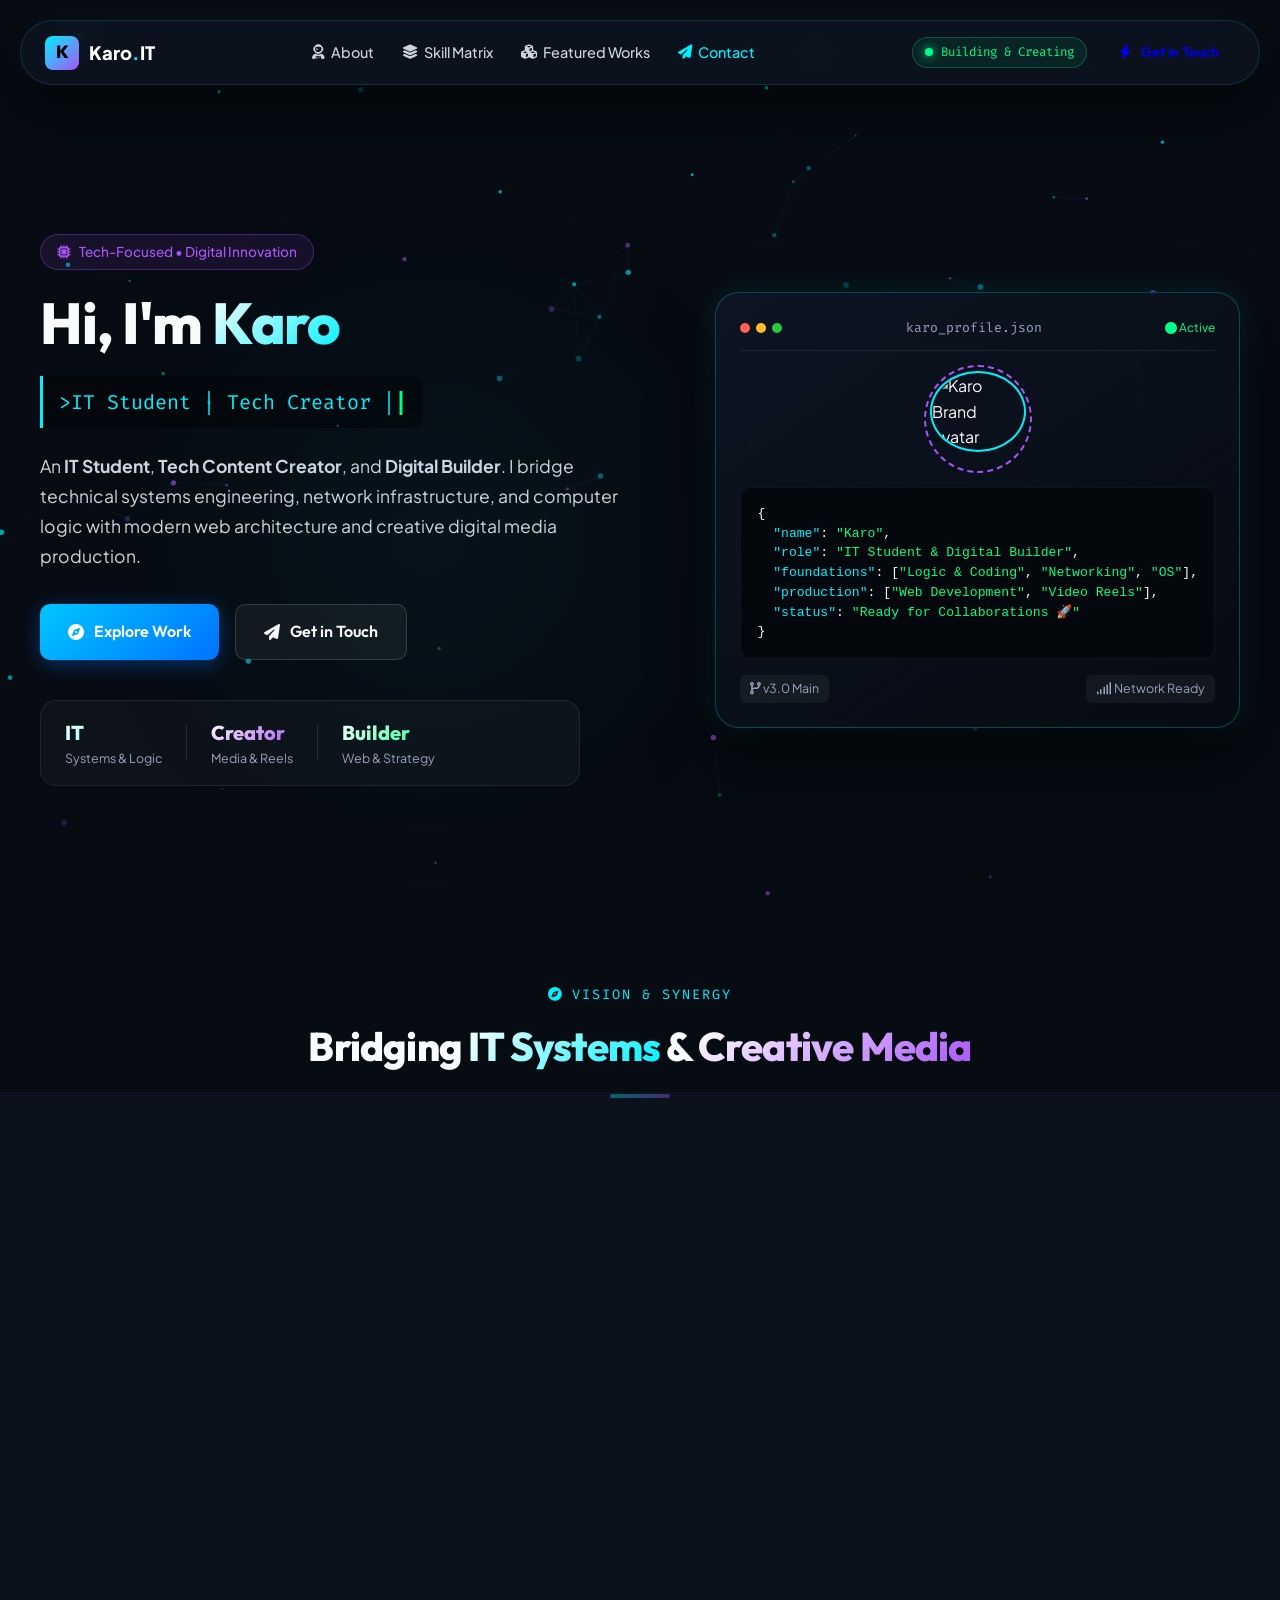
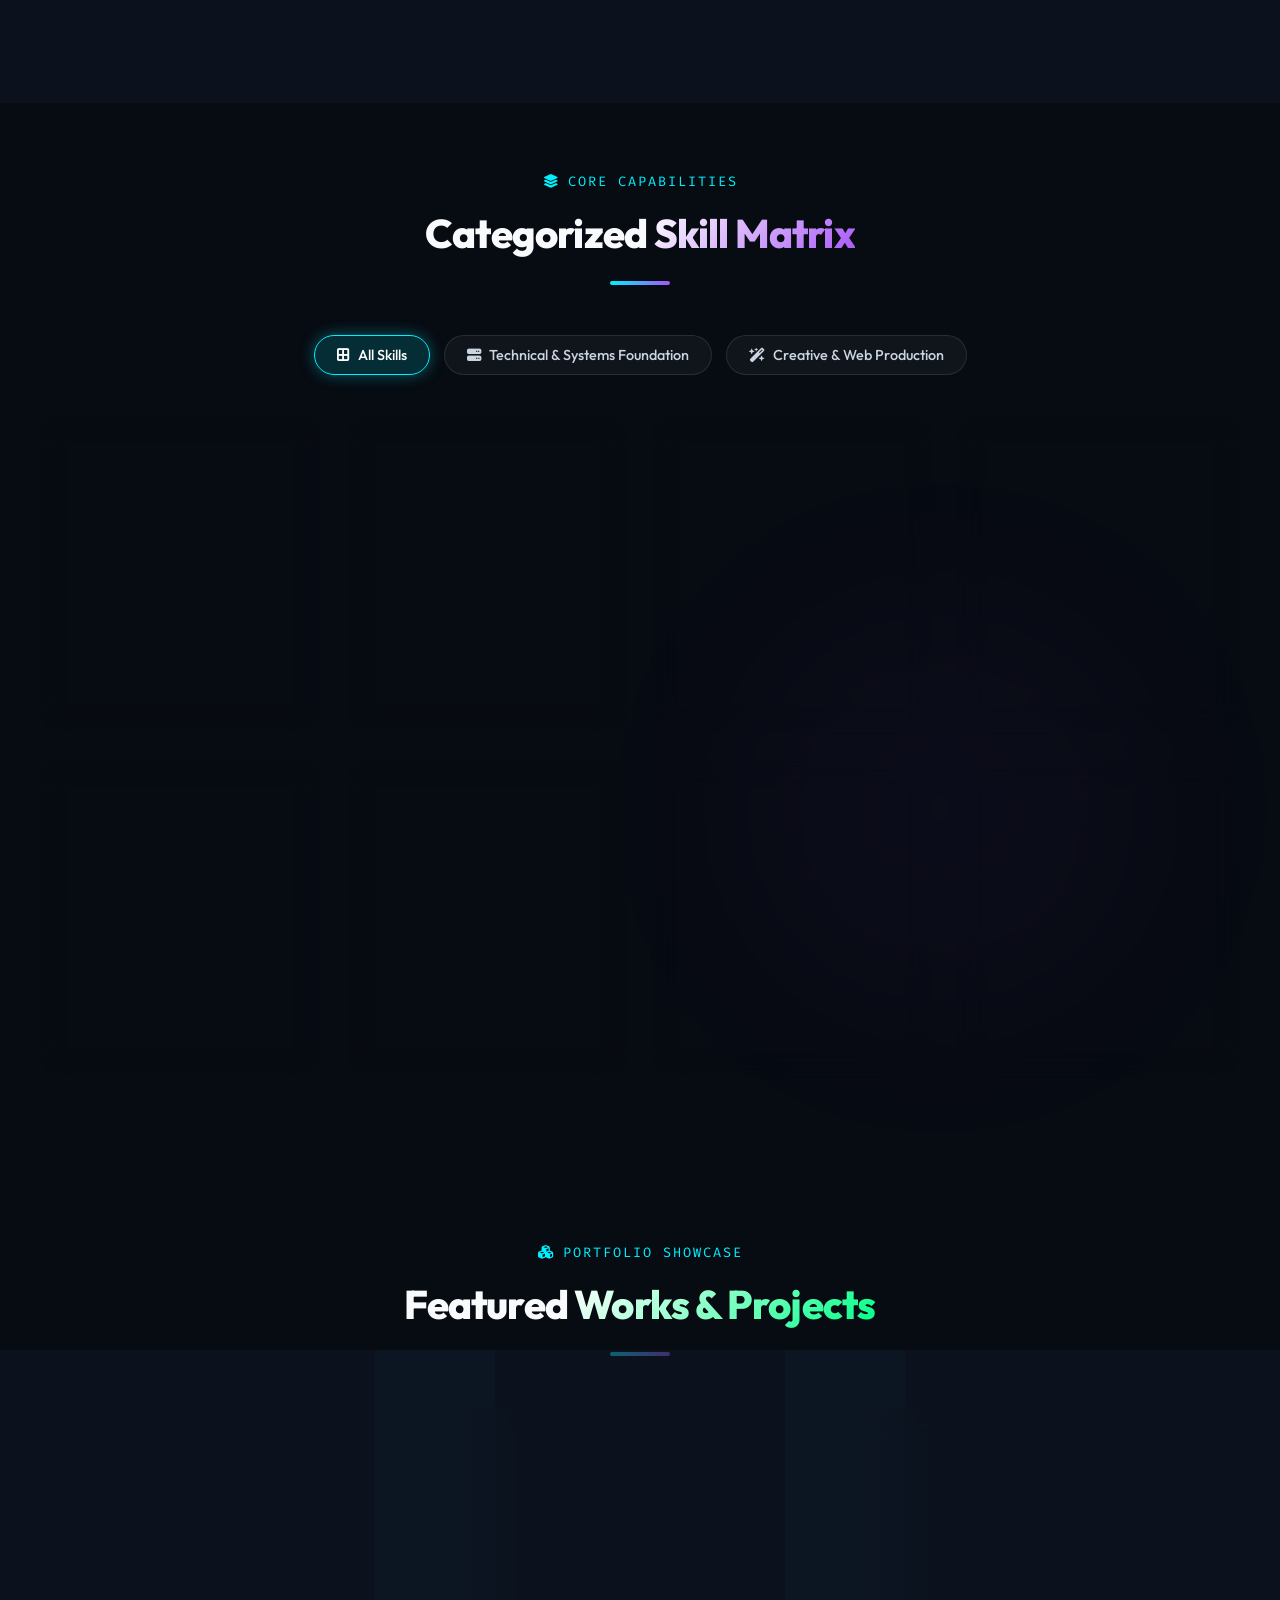
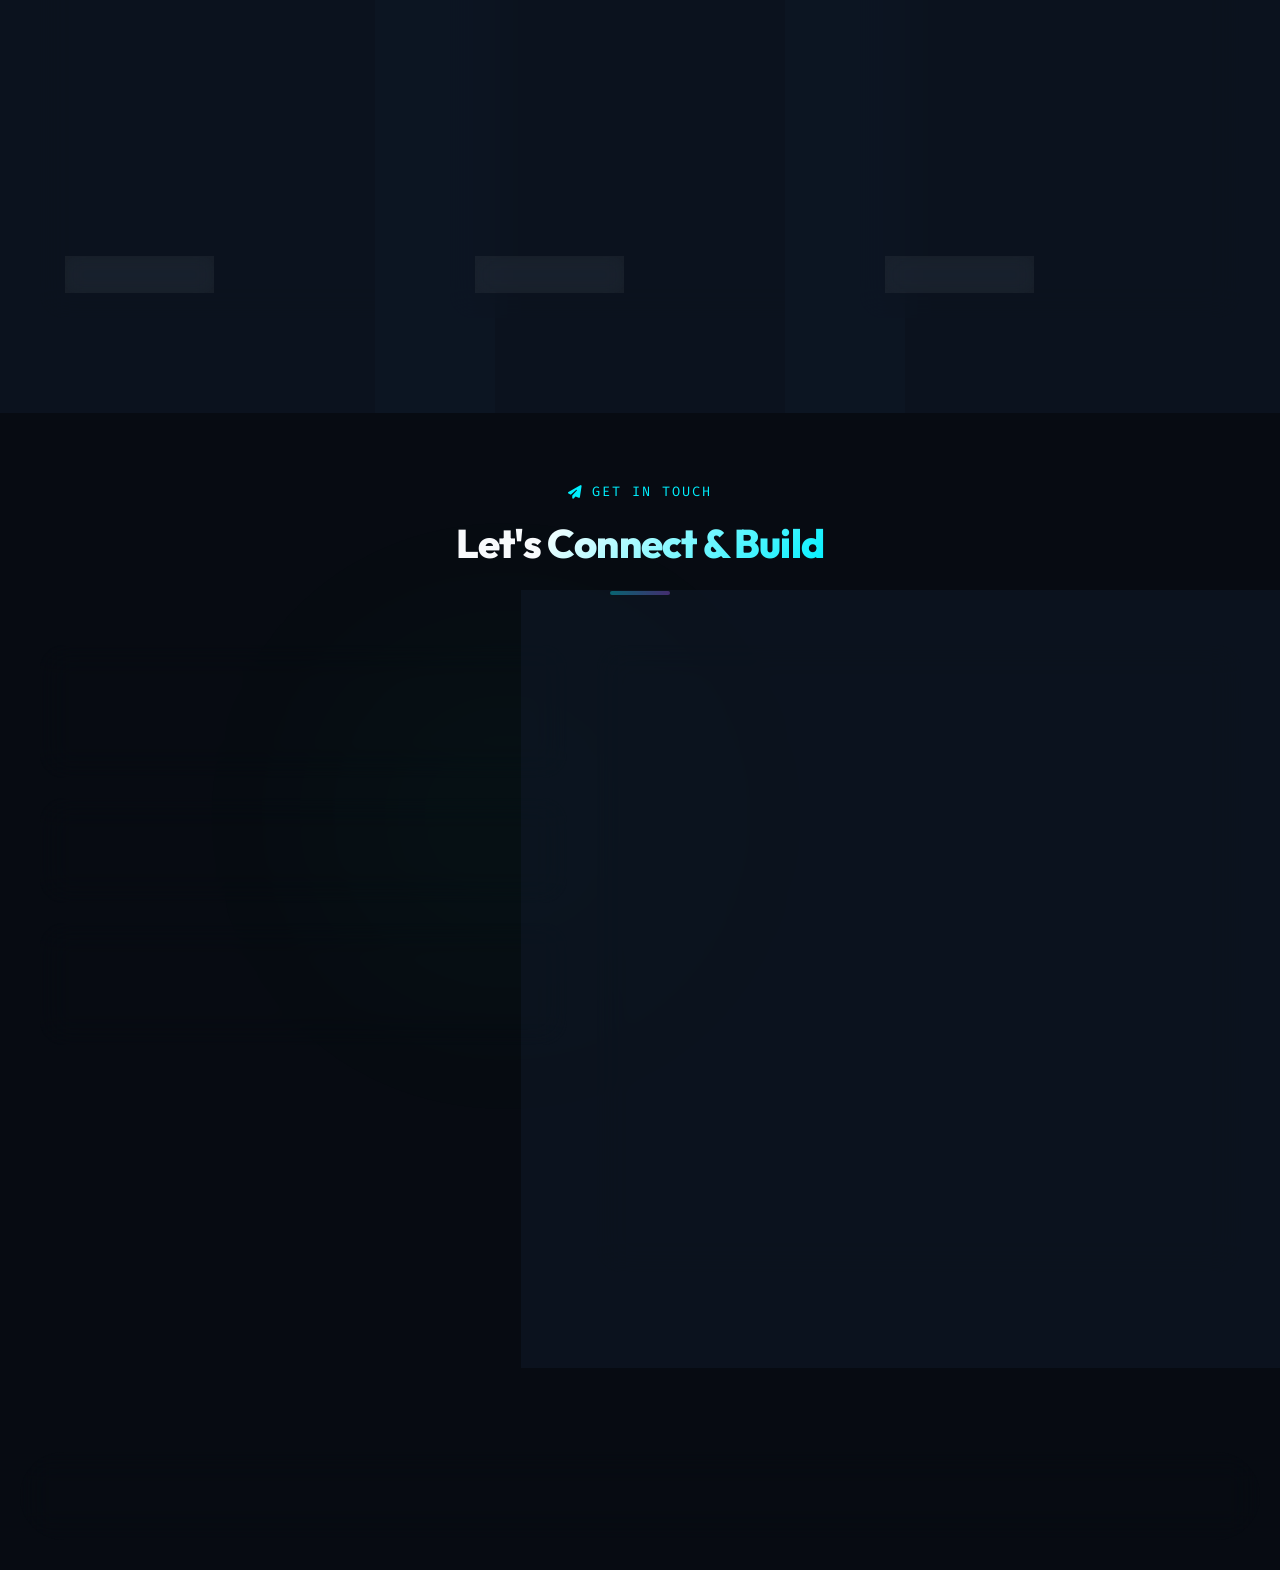
==== commit d741a5ef: "Add files via upload" ====
--- a/index.html
+++ b/index.html
@@ -17,8 +17,11 @@
     <!-- FontAwesome Icons -->
     <link rel="stylesheet" href="https://cdnjs.cloudflare.com/ajax/libs/font-awesome/6.4.0/css/all.min.css">
 
+    <!-- Favicon -->
+    <link rel="icon" type="image/svg+xml" href="data:image/svg+xml,<svg xmlns=%22http://www.w3.org/2000/svg%22 viewBox=%220 0 100 100%22><text y=%22.9em%22 font-size=%2290%22>⚡</text></svg>">
+
     <!-- Custom Stylesheet -->
-    <link rel="stylesheet" href="styles.css">
+    <link rel="stylesheet" href="./styles.css">
 </head>
 <body>
     <!-- Interactive Background Particle Canvas -->
@@ -127,7 +130,7 @@
                         </div>
 
                         <div class="hero-avatar-area">
-                            <img src="assets/images/karo_profile_2.jpg" alt="Karo Brand Avatar" class="avatar-img">
+                            <img src="./assets/images/karo_profile_2.jpg" alt="Karo Brand Avatar" class="avatar-img">
                             <div class="avatar-glow-ring"></div>
                         </div>
 
@@ -360,8 +363,8 @@
             <div class="works-grid">
                 <!-- Slot 1: Websites & Branding -->
                 <div class="glass-card work-card">
-                    <div class="work-img-wrapper gallery-trigger" data-img="assets/images/website_branding.png" data-title="Websites & Branding Showcase">
-                        <img src="assets/images/website_branding.png" alt="Websites & Branding Showcase">
+                    <div class="work-img-wrapper gallery-trigger" data-img="./assets/images/website_branding.png" data-title="Websites & Branding Showcase">
+                        <img src="./assets/images/website_branding.png" alt="Websites & Branding Showcase">
                         <div class="work-overlay">
                             <span class="work-cat-tag"><i class="fa-solid fa-laptop-code"></i> Websites & Branding</span>
                             <button class="btn btn-sm btn-glow"><i class="fa-solid fa-magnifying-glass-plus"></i> View Full Build</button>
@@ -376,7 +379,7 @@
                             <span>Responsive Web</span><span>Glassmorphism</span><span>Brand Architecture</span>
                         </div>
                         <div class="work-actions">
-                            <button class="btn btn-sm btn-glass gallery-trigger-btn" data-img="assets/images/website_branding.png" data-title="Websites & Branding Showcase">
+                            <button class="btn btn-sm btn-glass gallery-trigger-btn" data-img="./assets/images/website_branding.png" data-title="Websites & Branding Showcase">
                                 <i class="fa-solid fa-expand"></i> Open Lightbox
                             </button>
                         </div>
@@ -385,8 +388,8 @@
 
                 <!-- Slot 2: Social Media Projects -->
                 <div class="glass-card work-card">
-                    <div class="work-img-wrapper gallery-trigger" data-img="assets/images/social_media.png" data-title="Social Media Projects & Strategy">
-                        <img src="assets/images/social_media.png" alt="Social Media Projects">
+                    <div class="work-img-wrapper gallery-trigger" data-img="./assets/images/social_media.png" data-title="Social Media Projects & Strategy">
+                        <img src="./assets/images/social_media.png" alt="Social Media Projects">
                         <div class="work-overlay">
                             <span class="work-cat-tag"><i class="fa-solid fa-bullhorn"></i> Social Media & Campaign</span>
                             <button class="btn btn-sm btn-glow"><i class="fa-solid fa-magnifying-glass-plus"></i> View Analytics</button>
@@ -401,7 +404,7 @@
                             <span>Growth Strategy</span><span>Community</span><span>Content Distribution</span>
                         </div>
                         <div class="work-actions">
-                            <button class="btn btn-sm btn-glass gallery-trigger-btn" data-img="assets/images/social_media.png" data-title="Social Media Projects & Strategy">
+                            <button class="btn btn-sm btn-glass gallery-trigger-btn" data-img="./assets/images/social_media.png" data-title="Social Media Projects & Strategy">
                                 <i class="fa-solid fa-expand"></i> Open Lightbox
                             </button>
                         </div>
@@ -410,8 +413,8 @@
 
                 <!-- Slot 3: Video & Media Reels -->
                 <div class="glass-card work-card">
-                    <div class="work-img-wrapper gallery-trigger" data-img="assets/images/video_reels.png" data-title="Short-Form Video & Tech Media Reels">
-                        <img src="assets/images/video_reels.png" alt="Video & Media Reels">
+                    <div class="work-img-wrapper gallery-trigger" data-img="./assets/images/video_reels.png" data-title="Short-Form Video & Tech Media Reels">
+                        <img src="./assets/images/video_reels.png" alt="Video & Media Reels">
                         <div class="work-overlay">
                             <span class="work-cat-tag"><i class="fa-solid fa-film"></i> Video & Reels Media</span>
                             <button class="btn btn-sm btn-glow"><i class="fa-solid fa-magnifying-glass-plus"></i> View Editing Suite</button>
@@ -426,7 +429,7 @@
                             <span>Short-Form Video</span><span>Tech Reels</span><span>Post-Production</span>
                         </div>
                         <div class="work-actions">
-                            <button class="btn btn-sm btn-glass gallery-trigger-btn" data-img="assets/images/video_reels.png" data-title="Short-Form Video & Tech Media Reels">
+                            <button class="btn btn-sm btn-glass gallery-trigger-btn" data-img="./assets/images/video_reels.png" data-title="Short-Form Video & Tech Media Reels">
                                 <i class="fa-solid fa-expand"></i> Open Lightbox
                             </button>
                         </div>
--- a/styles.css
+++ b/styles.css
@@ -1218,9 +1218,14 @@
 
 /* RESPONSIVE MEDIA QUERIES */
 @media (max-width: 992px) {
+    .main-content {
+        padding: 100px 20px 40px 20px;
+    }
+
     .hero-grid {
         grid-template-columns: 1fr;
         text-align: center;
+        gap: 32px;
     }
 
     .hero-description {
@@ -1243,28 +1248,44 @@
         grid-template-columns: 1fr;
     }
 
+    .works-grid {
+        grid-template-columns: repeat(auto-fill, minmax(300px, 1fr));
+    }
+
     .contact-grid {
         grid-template-columns: 1fr;
     }
 }
 
 @media (max-width: 768px) {
+    .navbar-container {
+        top: 12px;
+        padding: 0 12px;
+    }
+
+    .navbar {
+        height: 60px;
+        padding: 0 16px;
+    }
+
     .nav-menu {
         position: fixed;
-        top: 90px;
-        left: 20px;
-        right: 20px;
-        background: rgba(12, 19, 34, 0.95);
+        top: 80px;
+        left: 12px;
+        right: 12px;
+        background: rgba(10, 16, 28, 0.96);
         border: 1px solid var(--card-border);
-        backdrop-filter: blur(20px);
+        backdrop-filter: blur(24px);
+        -webkit-backdrop-filter: blur(24px);
         border-radius: var(--border-radius-md);
-        padding: 24px;
+        padding: 20px;
         flex-direction: column;
-        gap: 16px;
+        gap: 12px;
         transform: translateY(-150%);
         opacity: 0;
         transition: var(--transition-smooth);
         pointer-events: none;
+        box-shadow: 0 20px 50px rgba(0, 0, 0, 0.9), 0 0 25px rgba(0, 240, 255, 0.2);
     }
 
     .nav-menu.active {
@@ -1273,19 +1294,203 @@
         pointer-events: auto;
     }
 
+    .nav-link {
+        padding: 12px 16px;
+        width: 100%;
+        border-radius: var(--border-radius-sm);
+        background: rgba(255, 255, 255, 0.03);
+        font-size: 1rem;
+    }
+
+    .nav-link:hover, .nav-link.active {
+        background: rgba(0, 240, 255, 0.12);
+    }
+
     .mobile-toggle {
-        display: block;
+        display: flex;
+        align-items: center;
+        justify-content: center;
+        width: 40px;
+        height: 40px;
+        border-radius: 10px;
+        background: rgba(255, 255, 255, 0.05);
+        border: 1px solid rgba(255, 255, 255, 0.12);
     }
 
     .hide-mobile {
-        display: none;
+        display: none !important;
+    }
+
+    .hero-section {
+        min-height: auto;
+        padding: 20px 0 40px 0;
     }
 
     .hero-title {
-        font-size: 2.6rem;
+        font-size: clamp(2.2rem, 7.5vw, 3rem);
+    }
+
+    .typewriter-box {
+        font-size: clamp(0.9rem, 3.8vw, 1.15rem);
+        max-width: 100%;
+        padding: 8px 12px;
+    }
+
+    .hero-description {
+        font-size: 1rem;
+    }
+
+    .section-container {
+        padding: 50px 0;
+    }
+
+    .section-header {
+        margin-bottom: 32px;
     }
 
     .section-title {
         font-size: 2rem;
     }
-}
+
+    .about-intro-card {
+        padding: 24px 20px;
+    }
+
+    .skills-grid {
+        grid-template-columns: 1fr;
+    }
+
+    .works-grid {
+        grid-template-columns: 1fr;
+    }
+
+    .contact-form-card {
+        padding: 24px 20px;
+    }
+
+    .lightbox-modal {
+        padding: 16px;
+    }
+
+    .lightbox-content {
+        padding: 16px;
+    }
+
+    .toast-container {
+        bottom: 16px;
+        right: 16px;
+        left: 16px;
+    }
+
+    .toast {
+        width: 100%;
+        box-sizing: border-box;
+    }
+
+    .glow-orb {
+        opacity: 0.25;
+        filter: blur(80px);
+    }
+
+    .orb-cyan { width: 320px; height: 320px; }
+    .orb-purple { width: 300px; height: 300px; }
+    .orb-emerald { width: 280px; height: 280px; }
+}
+
+@media (max-width: 480px) {
+    .main-content {
+        padding: 90px 14px 30px 14px;
+    }
+
+    .brand-name {
+        font-size: 1rem;
+    }
+
+    .hero-title {
+        font-size: 1.9rem;
+    }
+
+    .pill-tag {
+        font-size: 0.75rem;
+        padding: 4px 12px;
+    }
+
+    .hero-cta-group {
+        flex-direction: column;
+        width: 100%;
+        gap: 12px;
+    }
+
+    .hero-cta-group .btn {
+        width: 100%;
+    }
+
+    .hero-quick-stats {
+        flex-direction: column;
+        gap: 12px;
+        padding: 16px;
+        text-align: center;
+    }
+
+    .q-divider {
+        width: 80%;
+        height: 1px;
+        margin: 2px auto;
+    }
+
+    .filter-tabs-container {
+        flex-wrap: nowrap;
+        overflow-x: auto;
+        justify-content: flex-start;
+        padding-bottom: 10px;
+        -webkit-overflow-scrolling: touch;
+        scrollbar-width: none;
+    }
+
+    .filter-tabs-container::-webkit-scrollbar {
+        display: none;
+    }
+
+    .filter-btn {
+        flex-shrink: 0;
+        padding: 8px 16px;
+        font-size: 0.82rem;
+    }
+
+    .skill-card {
+        padding: 16px;
+    }
+
+    .work-img-wrapper {
+        height: 190px;
+    }
+
+    .work-body {
+        padding: 18px;
+    }
+
+    .work-actions {
+        flex-direction: column;
+        gap: 8px;
+    }
+
+    .work-actions .btn {
+        width: 100%;
+    }
+
+    .c-info-card {
+        padding: 18px;
+    }
+
+    .footer-container {
+        border-radius: var(--border-radius-md);
+        padding: 20px 16px;
+        margin: 24px auto 16px auto;
+    }
+
+    .footer-content {
+        flex-direction: column;
+        text-align: center;
+        justify-content: center;
+    }
+}
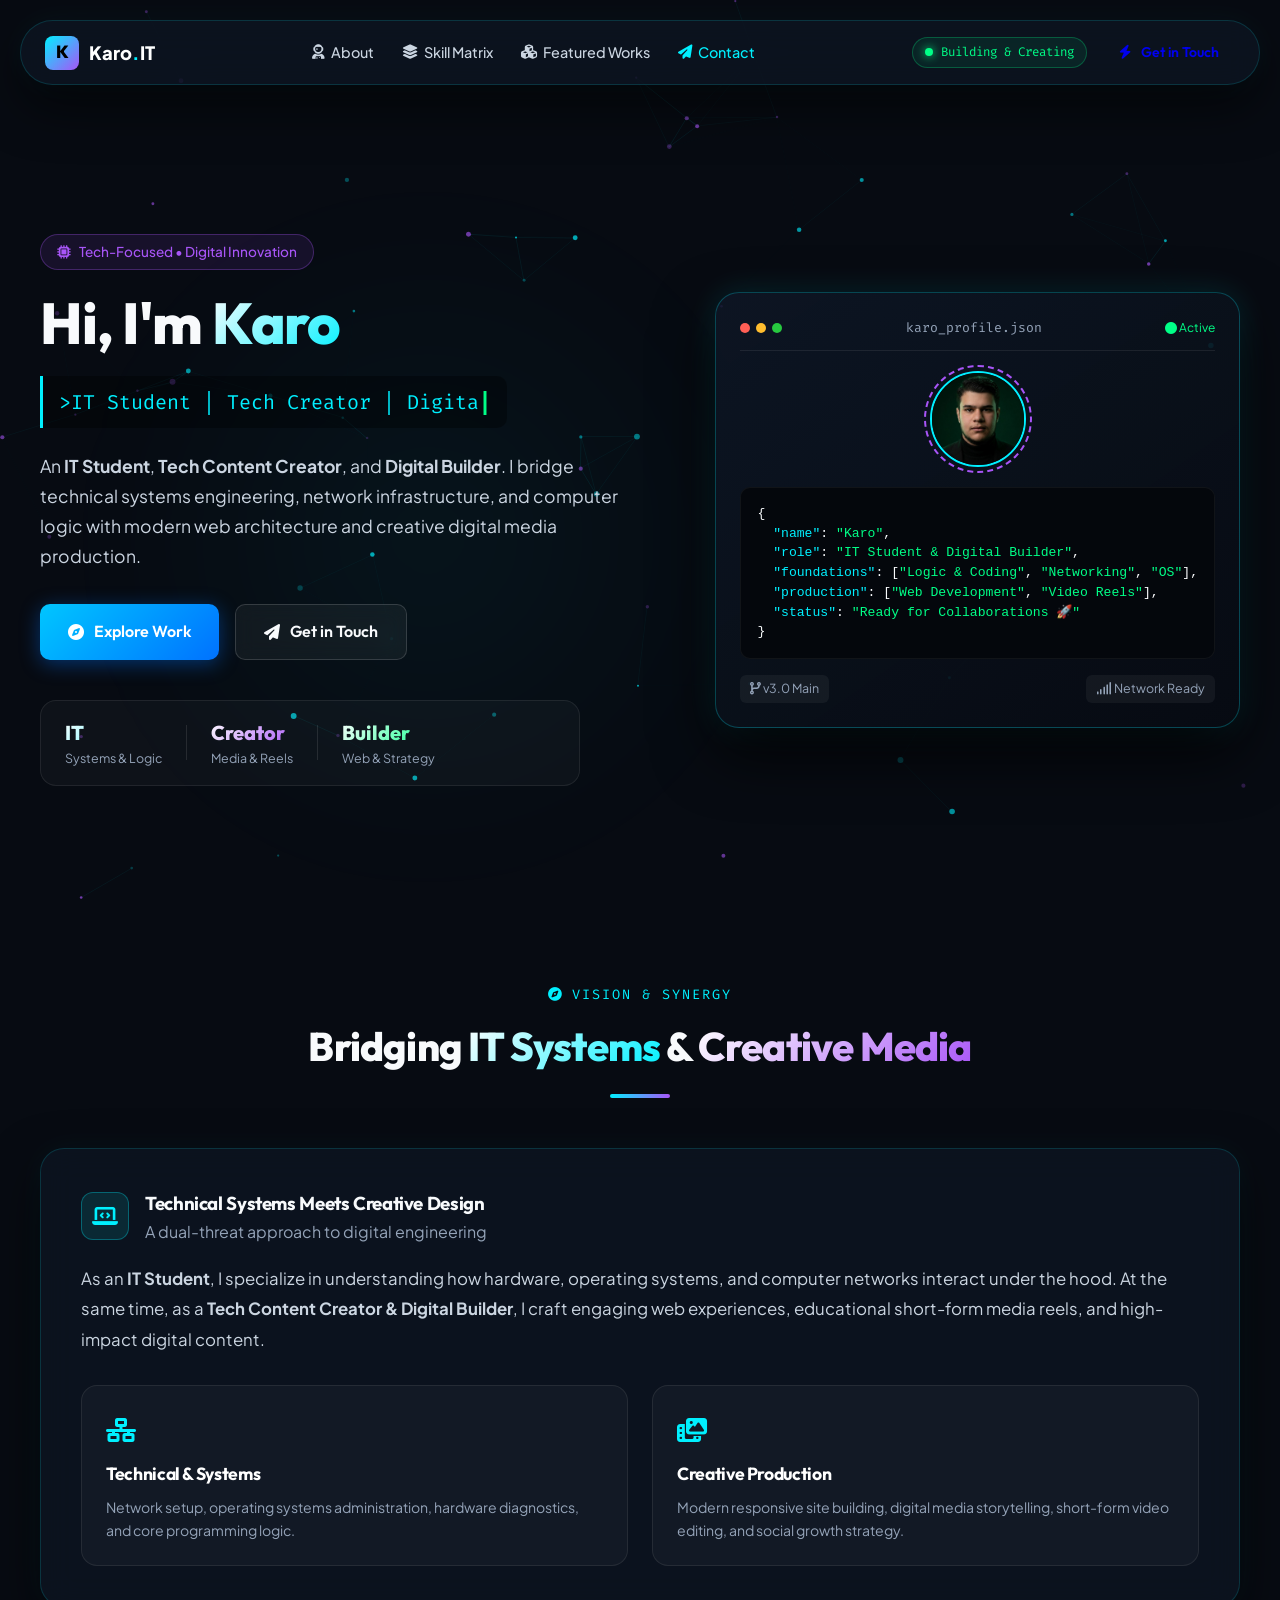
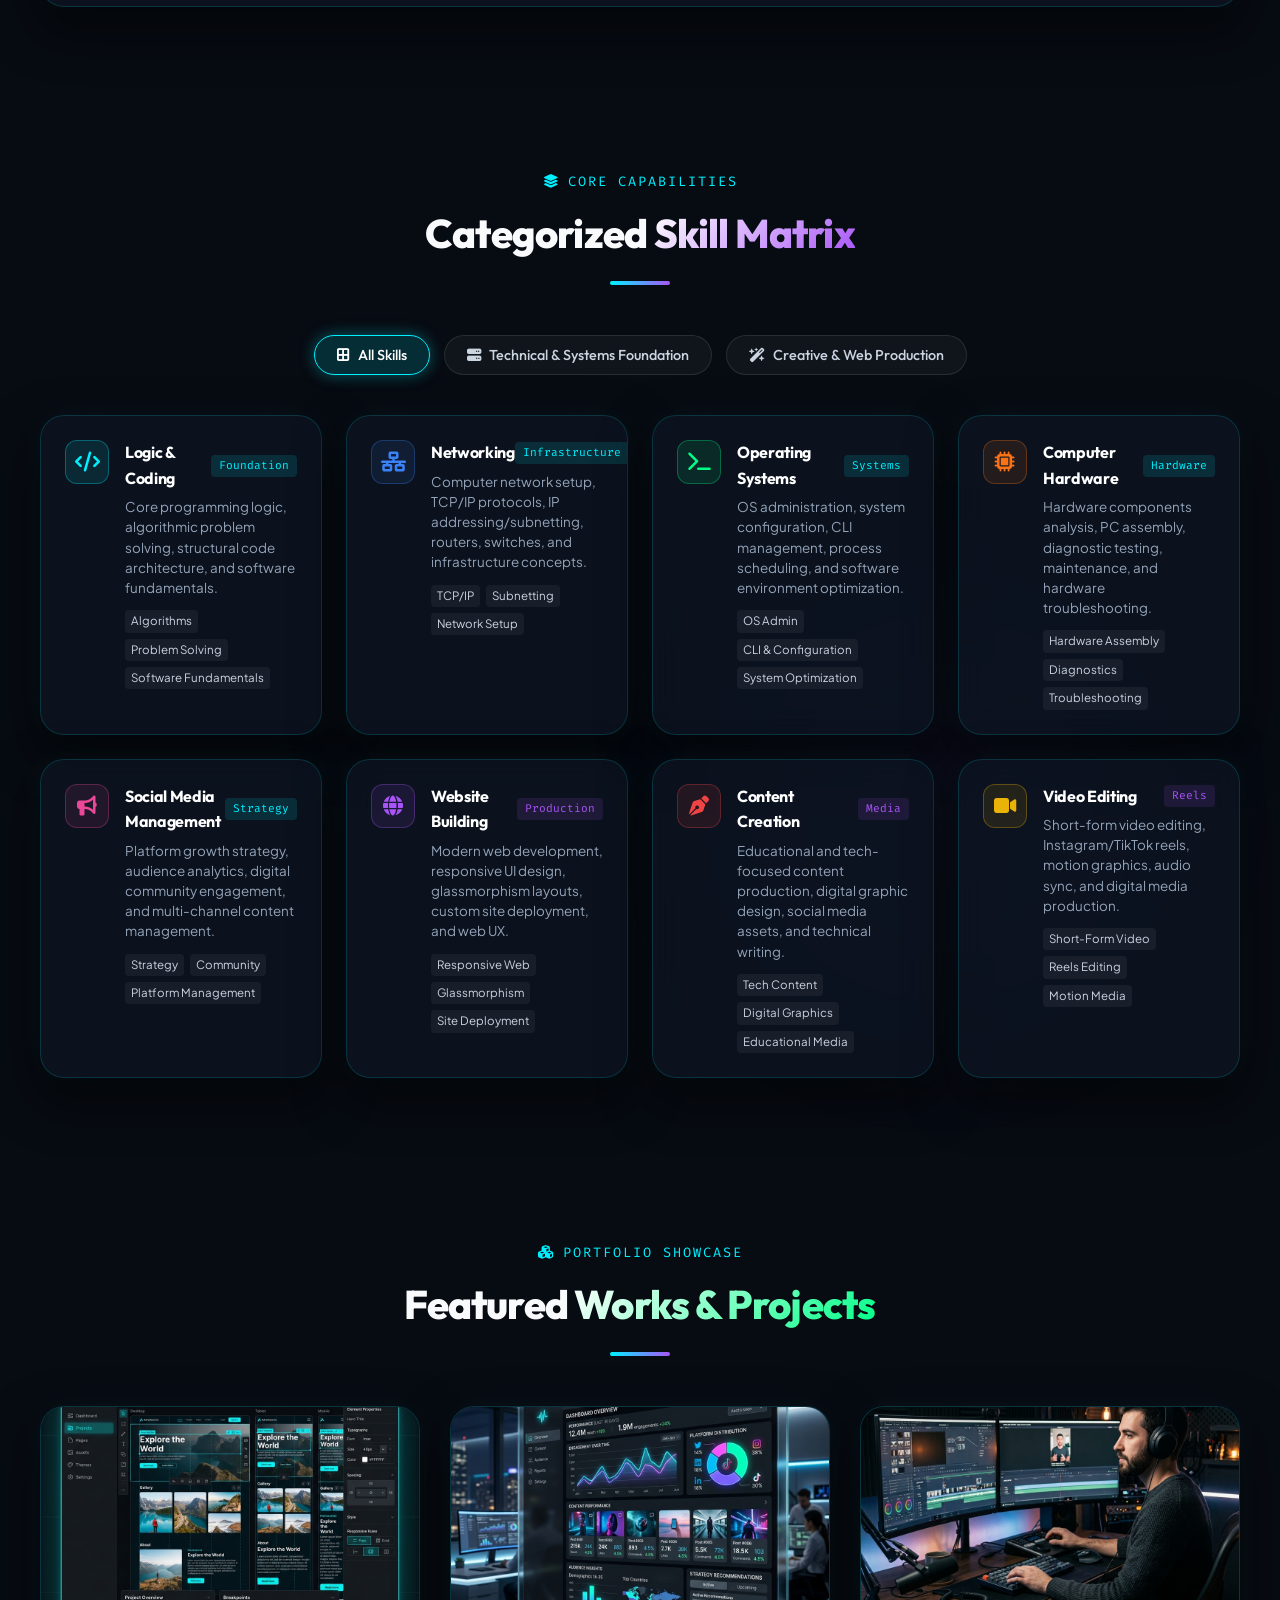
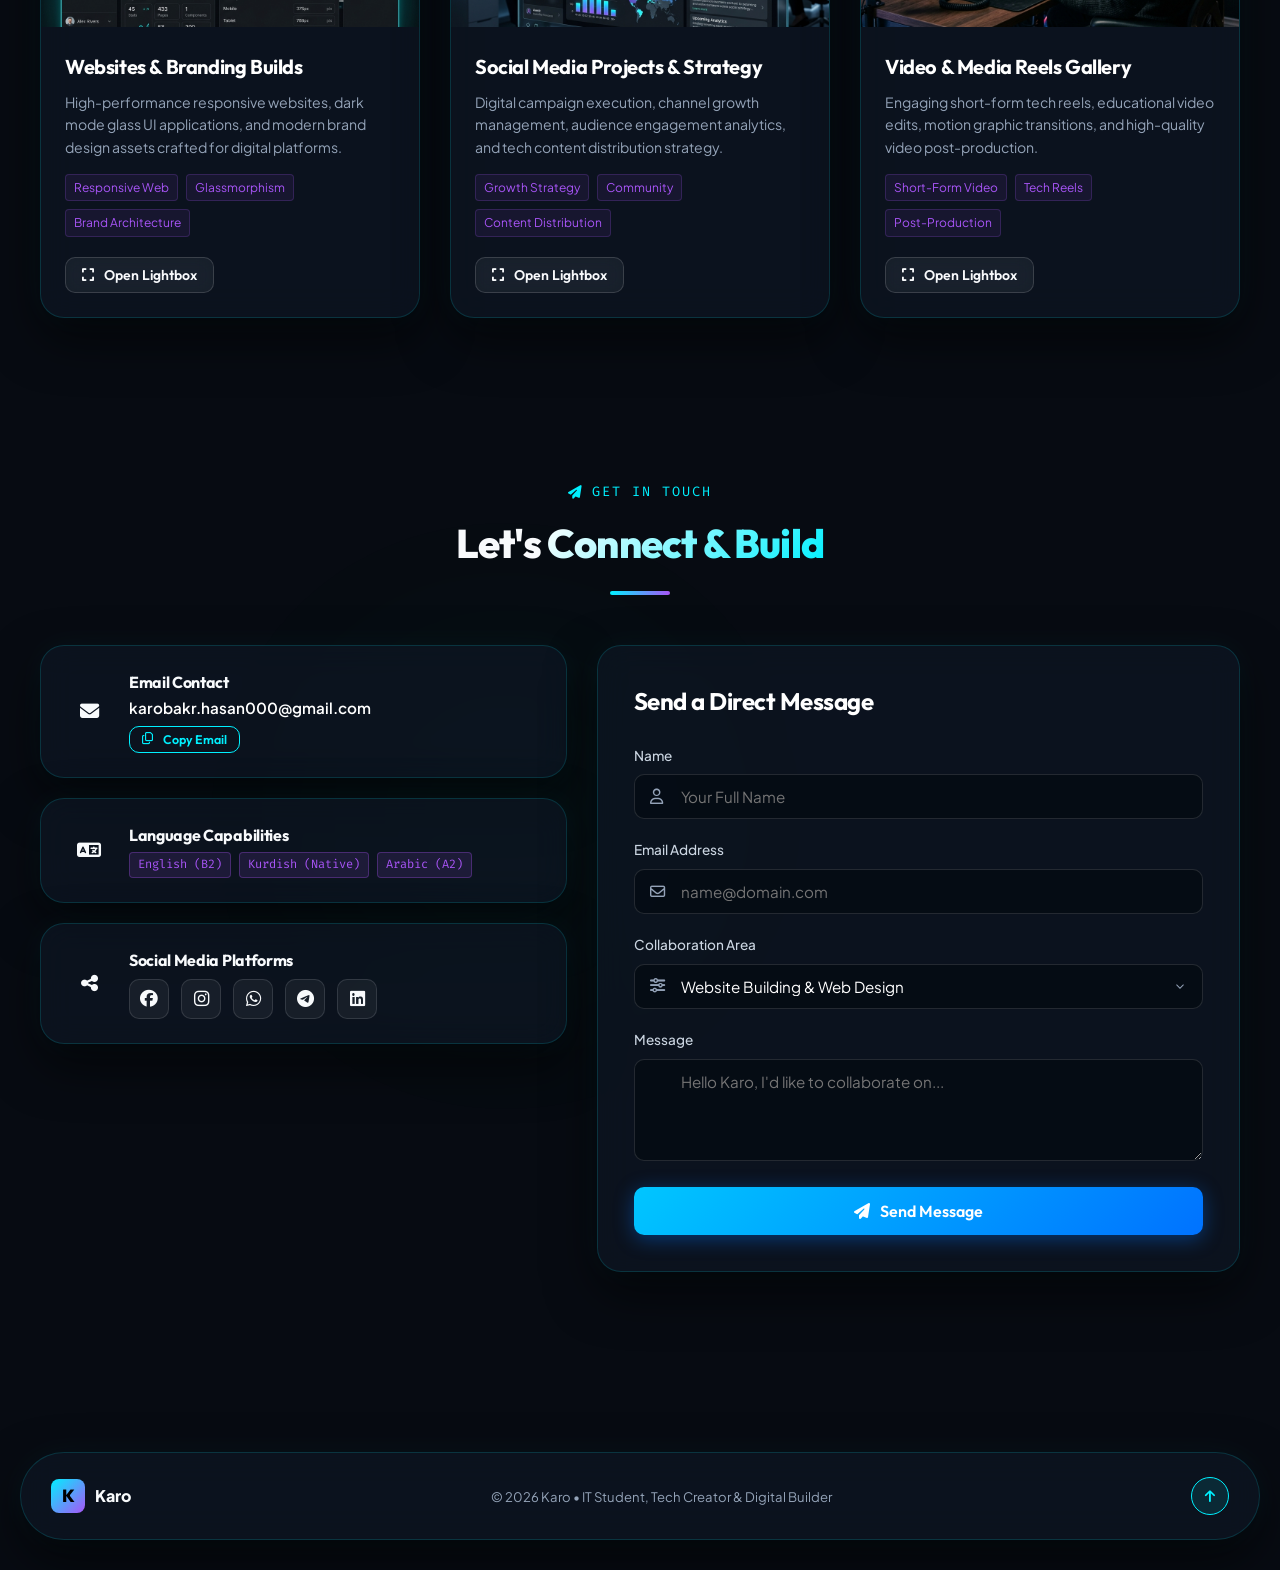
==== commit 7aaf347d: "Add files via upload" ====
--- a/index.html
+++ b/index.html
@@ -130,7 +130,7 @@
                         </div>
 
                         <div class="hero-avatar-area">
-                            <img src="./assets/images/karo_profile_2.jpg" alt="Karo Brand Avatar" class="avatar-img">
+                            <img src="assets/images/karo_profile_2.jpg" alt="Karo Brand Avatar" class="avatar-img">
                             <div class="avatar-glow-ring"></div>
                         </div>
 
@@ -363,8 +363,8 @@
             <div class="works-grid">
                 <!-- Slot 1: Websites & Branding -->
                 <div class="glass-card work-card">
-                    <div class="work-img-wrapper gallery-trigger" data-img="./assets/images/website_branding.png" data-title="Websites & Branding Showcase">
-                        <img src="./assets/images/website_branding.png" alt="Websites & Branding Showcase">
+                    <div class="work-img-wrapper gallery-trigger" data-img="assets/images/website_branding.png" data-title="Websites & Branding Showcase">
+                        <img src="assets/images/website_branding.png" alt="Websites & Branding Showcase">
                         <div class="work-overlay">
                             <span class="work-cat-tag"><i class="fa-solid fa-laptop-code"></i> Websites & Branding</span>
                             <button class="btn btn-sm btn-glow"><i class="fa-solid fa-magnifying-glass-plus"></i> View Full Build</button>
@@ -379,7 +379,7 @@
                             <span>Responsive Web</span><span>Glassmorphism</span><span>Brand Architecture</span>
                         </div>
                         <div class="work-actions">
-                            <button class="btn btn-sm btn-glass gallery-trigger-btn" data-img="./assets/images/website_branding.png" data-title="Websites & Branding Showcase">
+                            <button class="btn btn-sm btn-glass gallery-trigger-btn" data-img="assets/images/website_branding.png" data-title="Websites & Branding Showcase">
                                 <i class="fa-solid fa-expand"></i> Open Lightbox
                             </button>
                         </div>
@@ -388,8 +388,8 @@
 
                 <!-- Slot 2: Social Media Projects -->
                 <div class="glass-card work-card">
-                    <div class="work-img-wrapper gallery-trigger" data-img="./assets/images/social_media.png" data-title="Social Media Projects & Strategy">
-                        <img src="./assets/images/social_media.png" alt="Social Media Projects">
+                    <div class="work-img-wrapper gallery-trigger" data-img="assets/images/social_media.png" data-title="Social Media Projects & Strategy">
+                        <img src="assets/images/social_media.png" alt="Social Media Projects">
                         <div class="work-overlay">
                             <span class="work-cat-tag"><i class="fa-solid fa-bullhorn"></i> Social Media & Campaign</span>
                             <button class="btn btn-sm btn-glow"><i class="fa-solid fa-magnifying-glass-plus"></i> View Analytics</button>
@@ -404,7 +404,7 @@
                             <span>Growth Strategy</span><span>Community</span><span>Content Distribution</span>
                         </div>
                         <div class="work-actions">
-                            <button class="btn btn-sm btn-glass gallery-trigger-btn" data-img="./assets/images/social_media.png" data-title="Social Media Projects & Strategy">
+                            <button class="btn btn-sm btn-glass gallery-trigger-btn" data-img="assets/images/social_media.png" data-title="Social Media Projects & Strategy">
                                 <i class="fa-solid fa-expand"></i> Open Lightbox
                             </button>
                         </div>
@@ -413,8 +413,8 @@
 
                 <!-- Slot 3: Video & Media Reels -->
                 <div class="glass-card work-card">
-                    <div class="work-img-wrapper gallery-trigger" data-img="./assets/images/video_reels.png" data-title="Short-Form Video & Tech Media Reels">
-                        <img src="./assets/images/video_reels.png" alt="Video & Media Reels">
+                    <div class="work-img-wrapper gallery-trigger" data-img="assets/images/video_reels.png" data-title="Short-Form Video & Tech Media Reels">
+                        <img src="assets/images/video_reels.png" alt="Video & Media Reels">
                         <div class="work-overlay">
                             <span class="work-cat-tag"><i class="fa-solid fa-film"></i> Video & Reels Media</span>
                             <button class="btn btn-sm btn-glow"><i class="fa-solid fa-magnifying-glass-plus"></i> View Editing Suite</button>
@@ -429,7 +429,7 @@
                             <span>Short-Form Video</span><span>Tech Reels</span><span>Post-Production</span>
                         </div>
                         <div class="work-actions">
-                            <button class="btn btn-sm btn-glass gallery-trigger-btn" data-img="./assets/images/video_reels.png" data-title="Short-Form Video & Tech Media Reels">
+                            <button class="btn btn-sm btn-glass gallery-trigger-btn" data-img="assets/images/video_reels.png" data-title="Short-Form Video & Tech Media Reels">
                                 <i class="fa-solid fa-expand"></i> Open Lightbox
                             </button>
                         </div>
@@ -559,7 +559,7 @@
         <div class="lightbox-content glass-card">
             <button class="lightbox-close" id="lightbox-close"><i class="fa-solid fa-xmark"></i></button>
             <div class="lightbox-img-wrap">
-                <img src="" id="lightbox-img" alt="Work Showcase Asset">
+                <img src="data:image/svg+xml,%3Csvg xmlns='http://www.w3.org/2000/svg' viewBox='0 0 1 1'%3E%3C/svg%3E" id="lightbox-img" alt="Work Showcase Asset">
             </div>
             <div class="lightbox-caption">
                 <h4 id="lightbox-title">Work Asset</h4>
--- a/styles.css
+++ b/styles.css
@@ -45,6 +45,12 @@
     margin: 0;
     padding: 0;
     box-sizing: border-box;
+}
+
+img {
+    max-width: 100%;
+    height: auto;
+    display: block;
 }
 
 html {
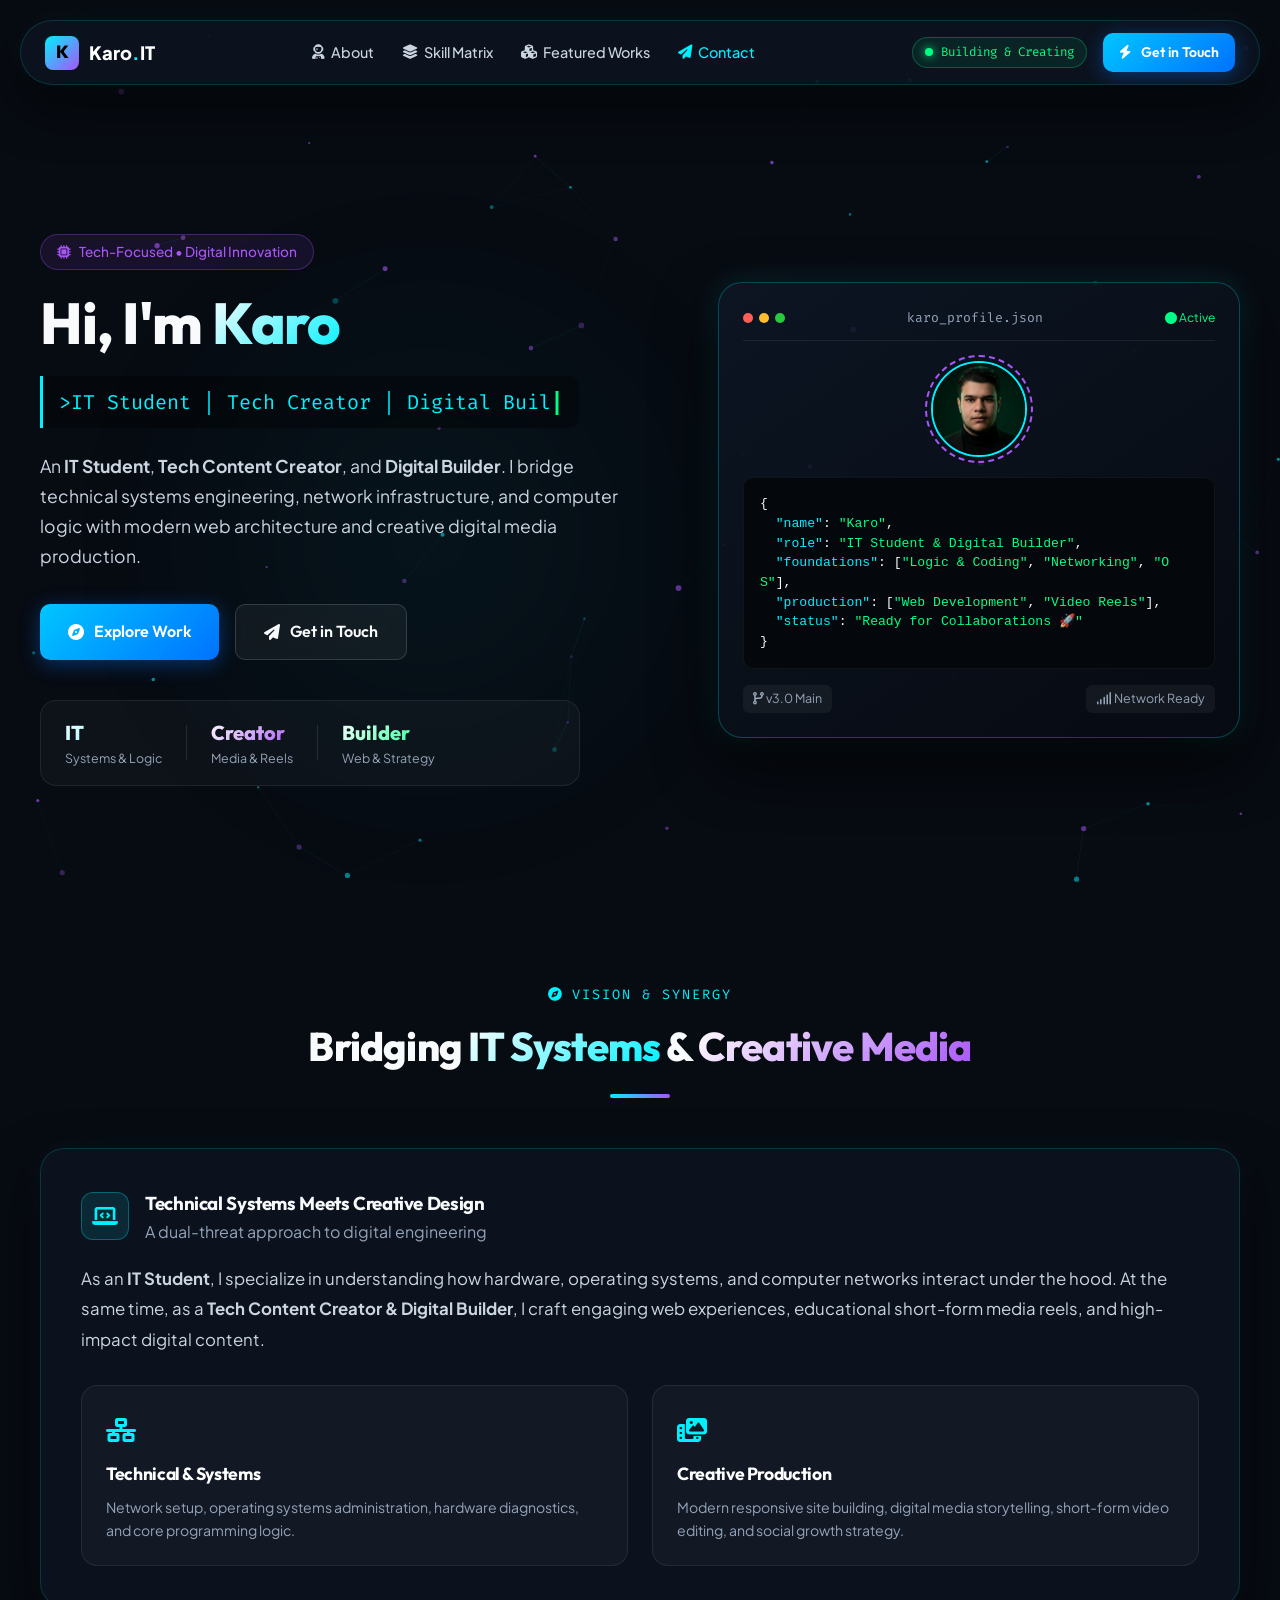
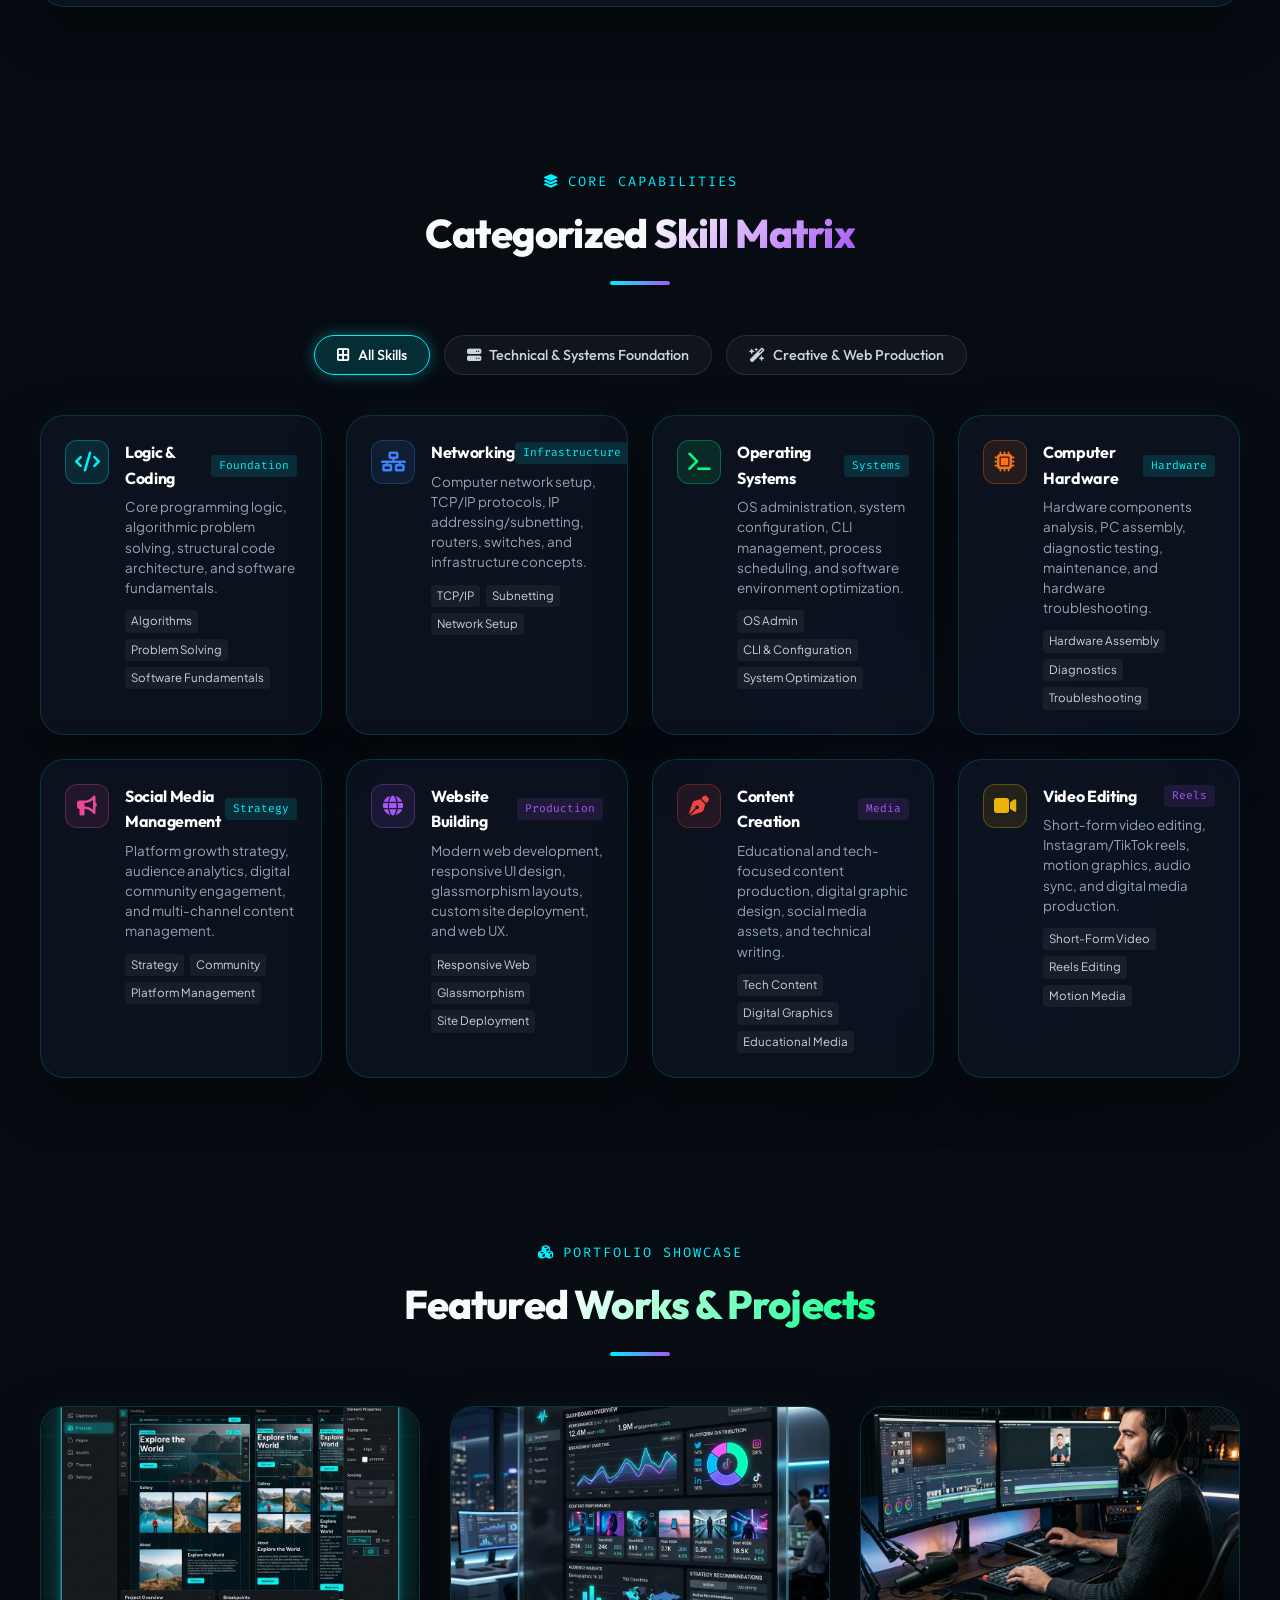
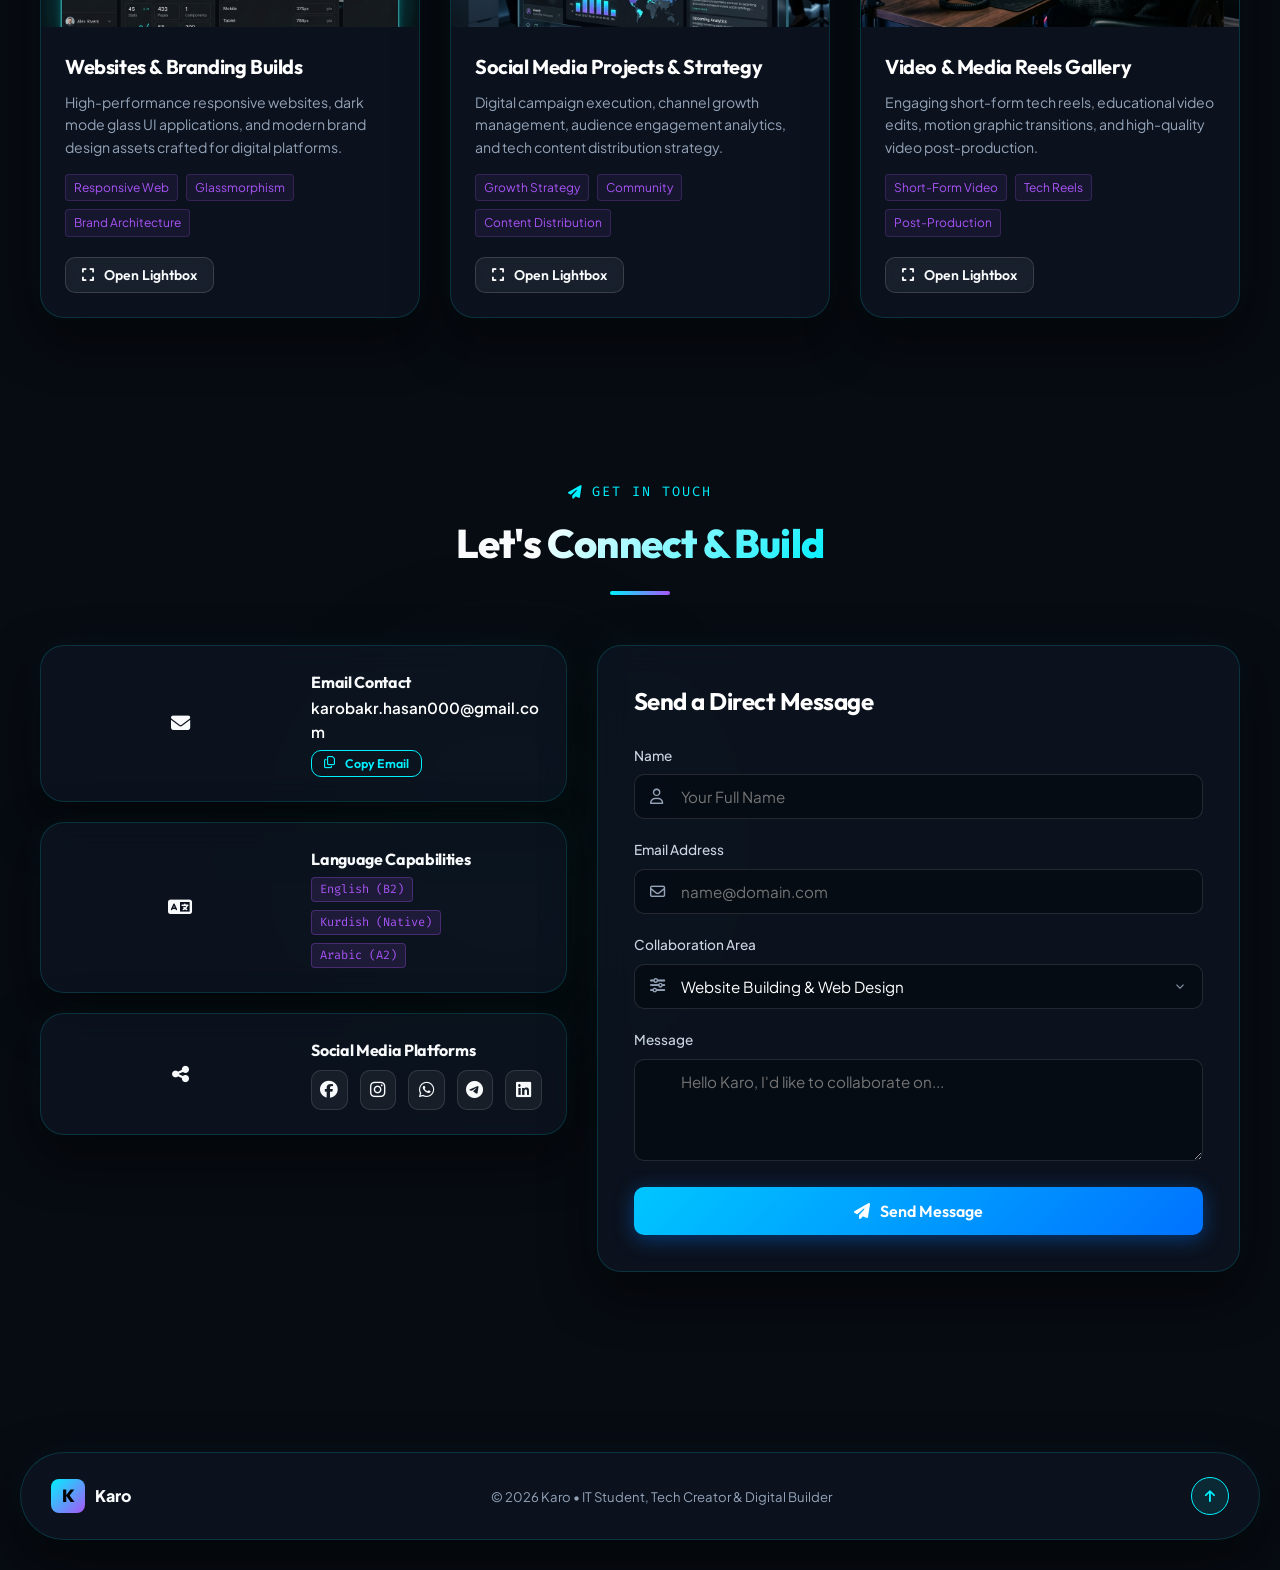
==== commit e0f9a1e2: "Add files via upload" ====
--- a/index.html
+++ b/index.html
@@ -45,6 +45,11 @@
                 <a href="#skills" class="nav-link"><i class="fa-solid fa-layer-group"></i> Skill Matrix</a>
                 <a href="#works" class="nav-link"><i class="fa-solid fa-cubes"></i> Featured Works</a>
                 <a href="#contact" class="nav-link"><i class="fa-solid fa-paper-plane"></i> Contact</a>
+                <div class="mobile-nav-cta show-mobile">
+                    <a href="#contact" class="btn btn-sm btn-primary btn-glow btn-block">
+                        <i class="fa-solid fa-bolt"></i> Get in Touch
+                    </a>
+                </div>
             </div>
 
             <div class="nav-actions">
@@ -52,7 +57,7 @@
                     <span class="pulse-dot"></span>
                     <span>Building & Creating</span>
                 </div>
-                <a href="#contact" class="btn btn-sm btn-glow">
+                <a href="#contact" class="btn btn-sm btn-primary btn-glow hide-mobile">
                     <i class="fa-solid fa-bolt"></i> Get in Touch
                 </a>
                 <button class="mobile-toggle" id="mobile-toggle" aria-label="Toggle Navigation">
--- a/styles.css
+++ b/styles.css
@@ -56,6 +56,9 @@
 html {
     scroll-behavior: smooth;
     font-size: 16px;
+    width: 100%;
+    max-width: 100%;
+    overflow-x: hidden;
 }
 
 body {
@@ -66,6 +69,8 @@
     overflow-x: hidden;
     position: relative;
     min-height: 100vh;
+    width: 100%;
+    max-width: 100%;
 }
 
 /* BACKGROUND CANVAS & AMBIENT ORBS */
@@ -210,17 +215,19 @@
 
 .btn-primary {
     background: linear-gradient(135deg, #00c6ff 0%, #0072ff 100%);
-    color: #ffffff;
+    color: #ffffff !important;
     box-shadow: 0 4px 20px rgba(0, 114, 255, 0.4);
 }
 
 .btn-primary:hover {
     transform: translateY(-2px);
     box-shadow: 0 6px 25px rgba(0, 198, 255, 0.6);
+    color: #ffffff !important;
 }
 
 .btn-glow {
     position: relative;
+    color: #ffffff !important;
 }
 
 .btn-glow::after {
@@ -380,6 +387,14 @@
     cursor: pointer;
 }
 
+.show-mobile {
+    display: none !important;
+}
+
+.hide-mobile {
+    display: flex !important;
+}
+
 /* MAIN LAYOUT & SECTIONS */
 .main-content {
     max-width: var(--container-max-width);
@@ -469,6 +484,9 @@
     margin-bottom: 24px;
     display: inline-flex;
     align-items: center;
+    max-width: 100%;
+    word-break: break-word;
+    box-sizing: border-box;
 }
 
 .typewriter-cursor {
@@ -600,7 +618,15 @@
     font-size: 0.82rem;
     line-height: 1.5;
     overflow-x: auto;
+    max-width: 100%;
+    box-sizing: border-box;
     border: 1px solid rgba(255, 255, 255, 0.05);
+}
+
+.json-code-block pre {
+    white-space: pre-wrap;
+    word-break: break-all;
+    max-width: 100%;
 }
 
 .json-key { color: var(--cyan-bright); }
@@ -911,6 +937,8 @@
     display: flex;
     flex-direction: column;
     gap: 20px;
+    min-width: 0;
+    width: 100%;
 }
 
 .c-info-card {
@@ -918,6 +946,14 @@
     display: flex;
     align-items: center;
     gap: 16px;
+    min-width: 0;
+    width: 100%;
+    box-sizing: border-box;
+}
+
+.c-info-card > div {
+    min-width: 0;
+    flex: 1;
 }
 
 .c-icon {
@@ -936,6 +972,8 @@
     color: #ffffff;
     font-size: 0.95rem;
     margin-bottom: 4px;
+    word-break: break-all;
+    overflow-wrap: anywhere;
 }
 
 .lang-badges {
@@ -1224,54 +1262,18 @@
 
 /* RESPONSIVE MEDIA QUERIES */
 @media (max-width: 992px) {
-    .main-content {
-        padding: 100px 20px 40px 20px;
-    }
-
-    .hero-grid {
-        grid-template-columns: 1fr;
-        text-align: center;
-        gap: 32px;
-    }
-
-    .hero-description {
-        margin: 0 auto 32px auto;
-    }
-
-    .typewriter-box {
-        justify-content: center;
-    }
-
-    .hero-cta-group {
-        justify-content: center;
-    }
-
-    .hero-quick-stats {
-        margin: 0 auto;
-    }
-
-    .about-pillars-grid {
-        grid-template-columns: 1fr;
-    }
-
-    .works-grid {
-        grid-template-columns: repeat(auto-fill, minmax(300px, 1fr));
-    }
-
-    .contact-grid {
-        grid-template-columns: 1fr;
-    }
-}
-
-@media (max-width: 768px) {
     .navbar-container {
         top: 12px;
         padding: 0 12px;
+        width: 100%;
+        box-sizing: border-box;
     }
 
     .navbar {
         height: 60px;
         padding: 0 16px;
+        width: 100%;
+        box-sizing: border-box;
     }
 
     .nav-menu {
@@ -1327,39 +1329,108 @@
         display: none !important;
     }
 
+    .show-mobile {
+        display: block !important;
+    }
+
+    .main-content {
+        padding: 100px 20px 40px 20px;
+        width: 100%;
+        box-sizing: border-box;
+    }
+
+    .hero-grid {
+        grid-template-columns: 1fr;
+        text-align: center;
+        gap: 32px;
+        width: 100%;
+    }
+
+    .hero-description {
+        margin: 0 auto 32px auto;
+    }
+
+    .typewriter-box {
+        justify-content: center;
+        margin: 0 auto 24px auto;
+    }
+
+    .hero-cta-group {
+        justify-content: center;
+    }
+
+    .hero-quick-stats {
+        margin: 0 auto;
+    }
+
+    .about-pillars-grid {
+        grid-template-columns: 1fr;
+    }
+
+    .works-grid {
+        grid-template-columns: repeat(auto-fill, minmax(280px, 1fr));
+    }
+
+    .contact-grid {
+        grid-template-columns: 1fr;
+        width: 100%;
+    }
+}
+
+@media (max-width: 768px) {
     .hero-section {
         min-height: auto;
         padding: 20px 0 40px 0;
+        width: 100%;
     }
 
     .hero-title {
-        font-size: clamp(2.2rem, 7.5vw, 3rem);
+        font-size: clamp(2rem, 7vw, 2.8rem);
     }
 
     .typewriter-box {
-        font-size: clamp(0.9rem, 3.8vw, 1.15rem);
+        font-size: clamp(0.85rem, 3.5vw, 1.05rem);
         max-width: 100%;
         padding: 8px 12px;
+        white-space: normal;
+        word-break: break-word;
     }
 
     .hero-description {
         font-size: 1rem;
     }
 
+    .hero-quick-stats {
+        flex-direction: column;
+        gap: 12px;
+        width: 100%;
+        max-width: 100%;
+        padding: 16px;
+        text-align: center;
+        box-sizing: border-box;
+    }
+
+    .q-divider {
+        width: 80%;
+        height: 1px;
+        margin: 2px auto;
+    }
+
     .section-container {
-        padding: 50px 0;
+        padding: 40px 0;
+        width: 100%;
     }
 
     .section-header {
-        margin-bottom: 32px;
+        margin-bottom: 28px;
     }
 
     .section-title {
-        font-size: 2rem;
+        font-size: 1.85rem;
     }
 
     .about-intro-card {
-        padding: 24px 20px;
+        padding: 24px 18px;
     }
 
     .skills-grid {
@@ -1370,8 +1441,17 @@
         grid-template-columns: 1fr;
     }
 
+    .c-info-card {
+        padding: 20px 16px;
+        gap: 14px;
+        width: 100%;
+        box-sizing: border-box;
+    }
+
     .contact-form-card {
-        padding: 24px 20px;
+        padding: 24px 18px;
+        width: 100%;
+        box-sizing: border-box;
     }
 
     .lightbox-modal {
@@ -1394,26 +1474,29 @@
     }
 
     .glow-orb {
-        opacity: 0.25;
-        filter: blur(80px);
-    }
-
-    .orb-cyan { width: 320px; height: 320px; }
-    .orb-purple { width: 300px; height: 300px; }
-    .orb-emerald { width: 280px; height: 280px; }
+        opacity: 0.2;
+        filter: blur(70px);
+        max-width: 100vw;
+    }
+
+    .orb-cyan { width: 280px; height: 280px; }
+    .orb-purple { width: 260px; height: 260px; }
+    .orb-emerald { width: 240px; height: 240px; }
 }
 
 @media (max-width: 480px) {
     .main-content {
-        padding: 90px 14px 30px 14px;
+        padding: 85px 12px 30px 12px;
+        width: 100%;
+        box-sizing: border-box;
     }
 
     .brand-name {
-        font-size: 1rem;
+        font-size: 0.95rem;
     }
 
     .hero-title {
-        font-size: 1.9rem;
+        font-size: 1.75rem;
     }
 
     .pill-tag {
@@ -1431,17 +1514,9 @@
         width: 100%;
     }
 
-    .hero-quick-stats {
-        flex-direction: column;
-        gap: 12px;
-        padding: 16px;
-        text-align: center;
-    }
-
-    .q-divider {
-        width: 80%;
-        height: 1px;
-        margin: 2px auto;
+    .typewriter-box {
+        font-size: 0.8rem;
+        padding: 6px 10px;
     }
 
     .filter-tabs-container {
@@ -1449,6 +1524,7 @@
         overflow-x: auto;
         justify-content: flex-start;
         padding-bottom: 10px;
+        width: 100%;
         -webkit-overflow-scrolling: touch;
         scrollbar-width: none;
     }
@@ -1459,20 +1535,20 @@
 
     .filter-btn {
         flex-shrink: 0;
-        padding: 8px 16px;
-        font-size: 0.82rem;
+        padding: 8px 14px;
+        font-size: 0.8rem;
     }
 
     .skill-card {
+        padding: 16px 12px;
+    }
+
+    .work-img-wrapper {
+        height: 180px;
+    }
+
+    .work-body {
         padding: 16px;
-    }
-
-    .work-img-wrapper {
-        height: 190px;
-    }
-
-    .work-body {
-        padding: 18px;
     }
 
     .work-actions {
@@ -1485,13 +1561,31 @@
     }
 
     .c-info-card {
-        padding: 18px;
+        padding: 16px 14px;
+        gap: 12px;
+    }
+
+    .c-val {
+        font-size: 0.85rem;
+    }
+
+    .social-icons {
+        flex-wrap: wrap;
+        gap: 8px;
+    }
+
+    .social-btn {
+        width: 36px;
+        height: 36px;
+        font-size: 1rem;
     }
 
     .footer-container {
         border-radius: var(--border-radius-md);
         padding: 20px 16px;
         margin: 24px auto 16px auto;
+        width: 100%;
+        box-sizing: border-box;
     }
 
     .footer-content {
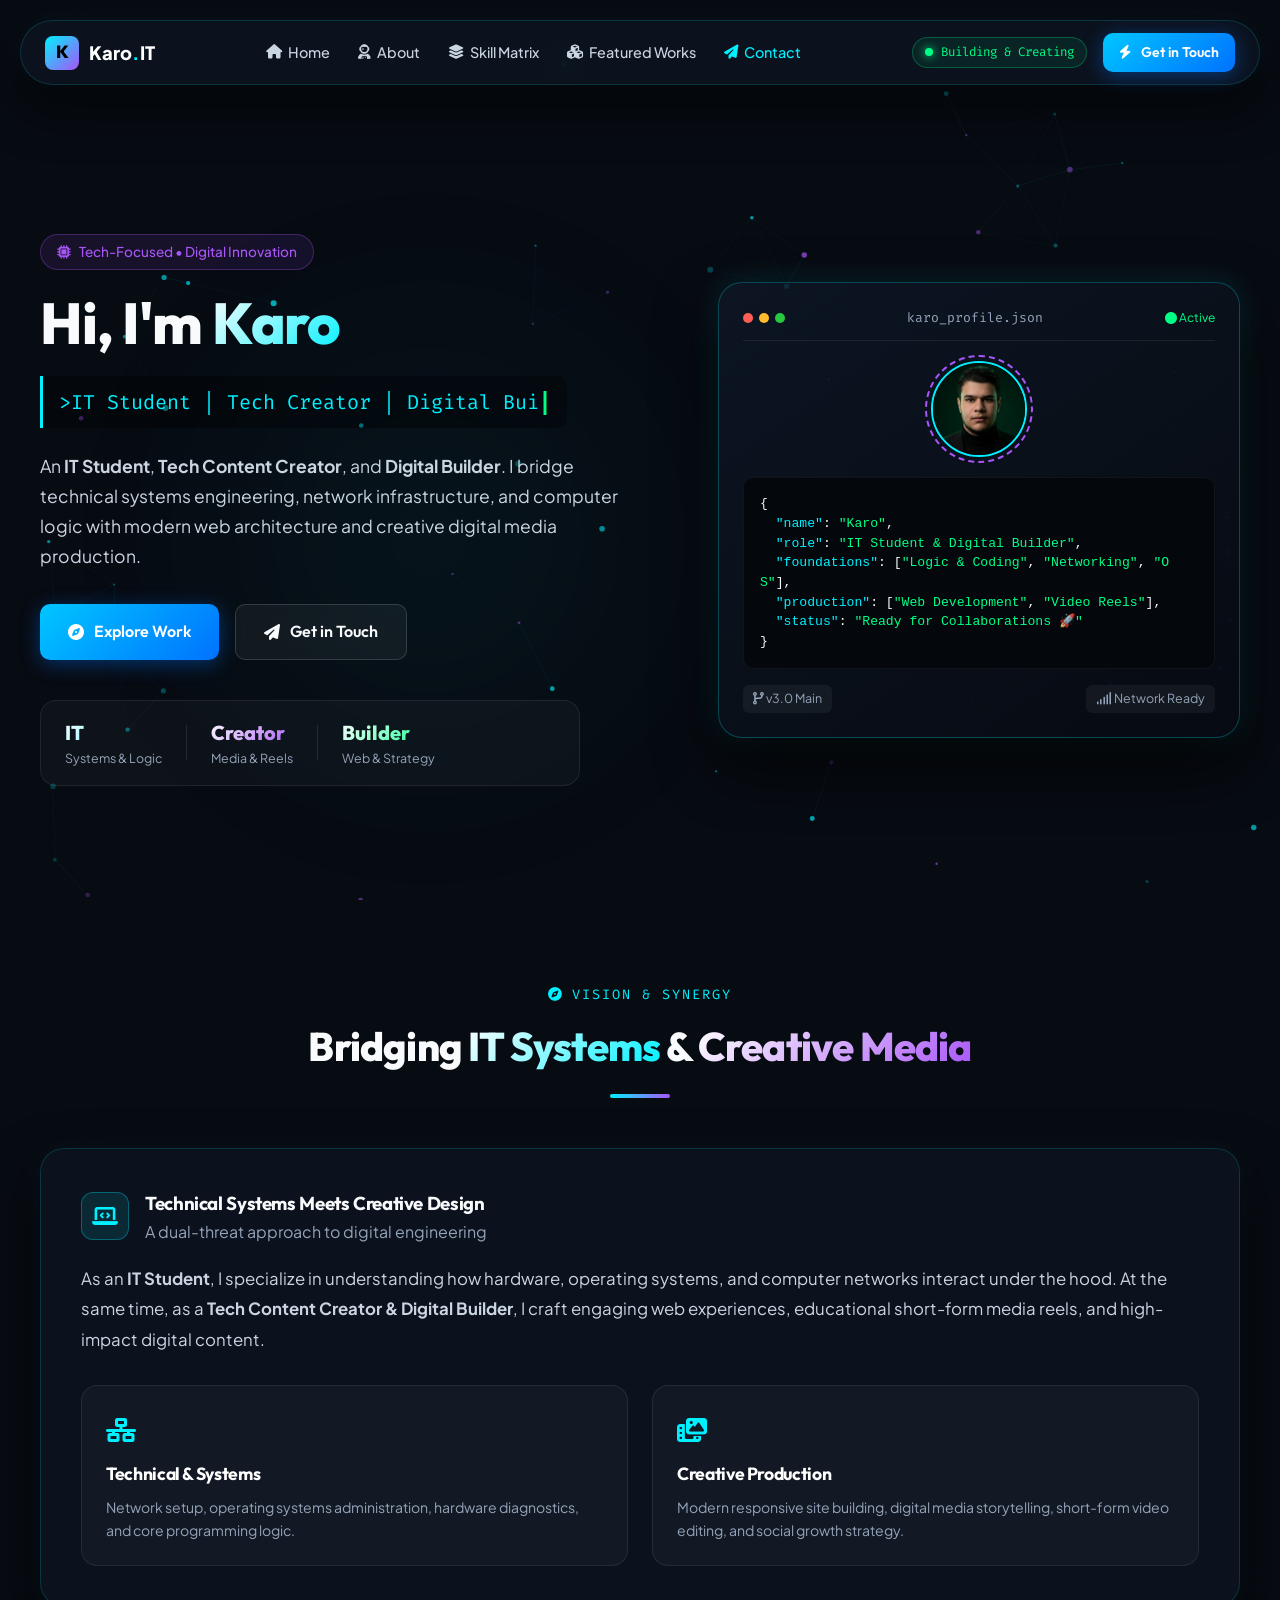
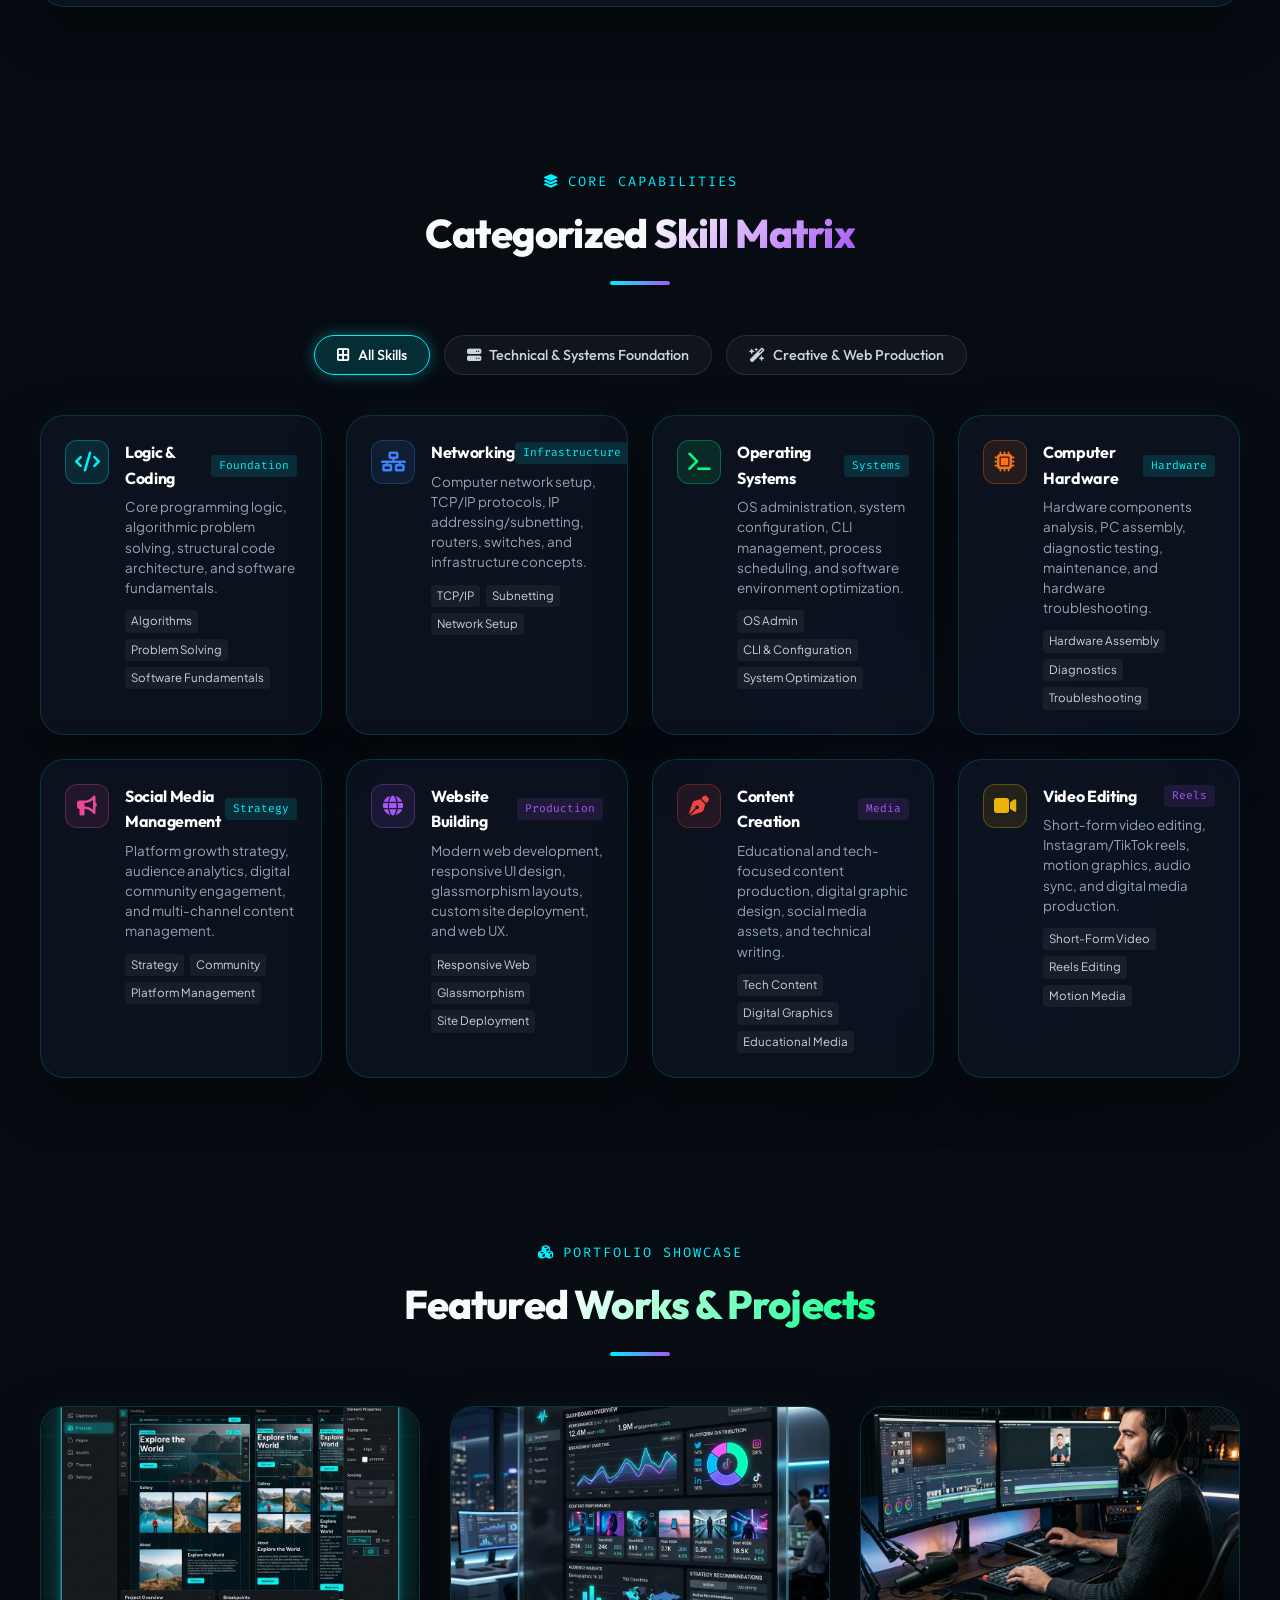
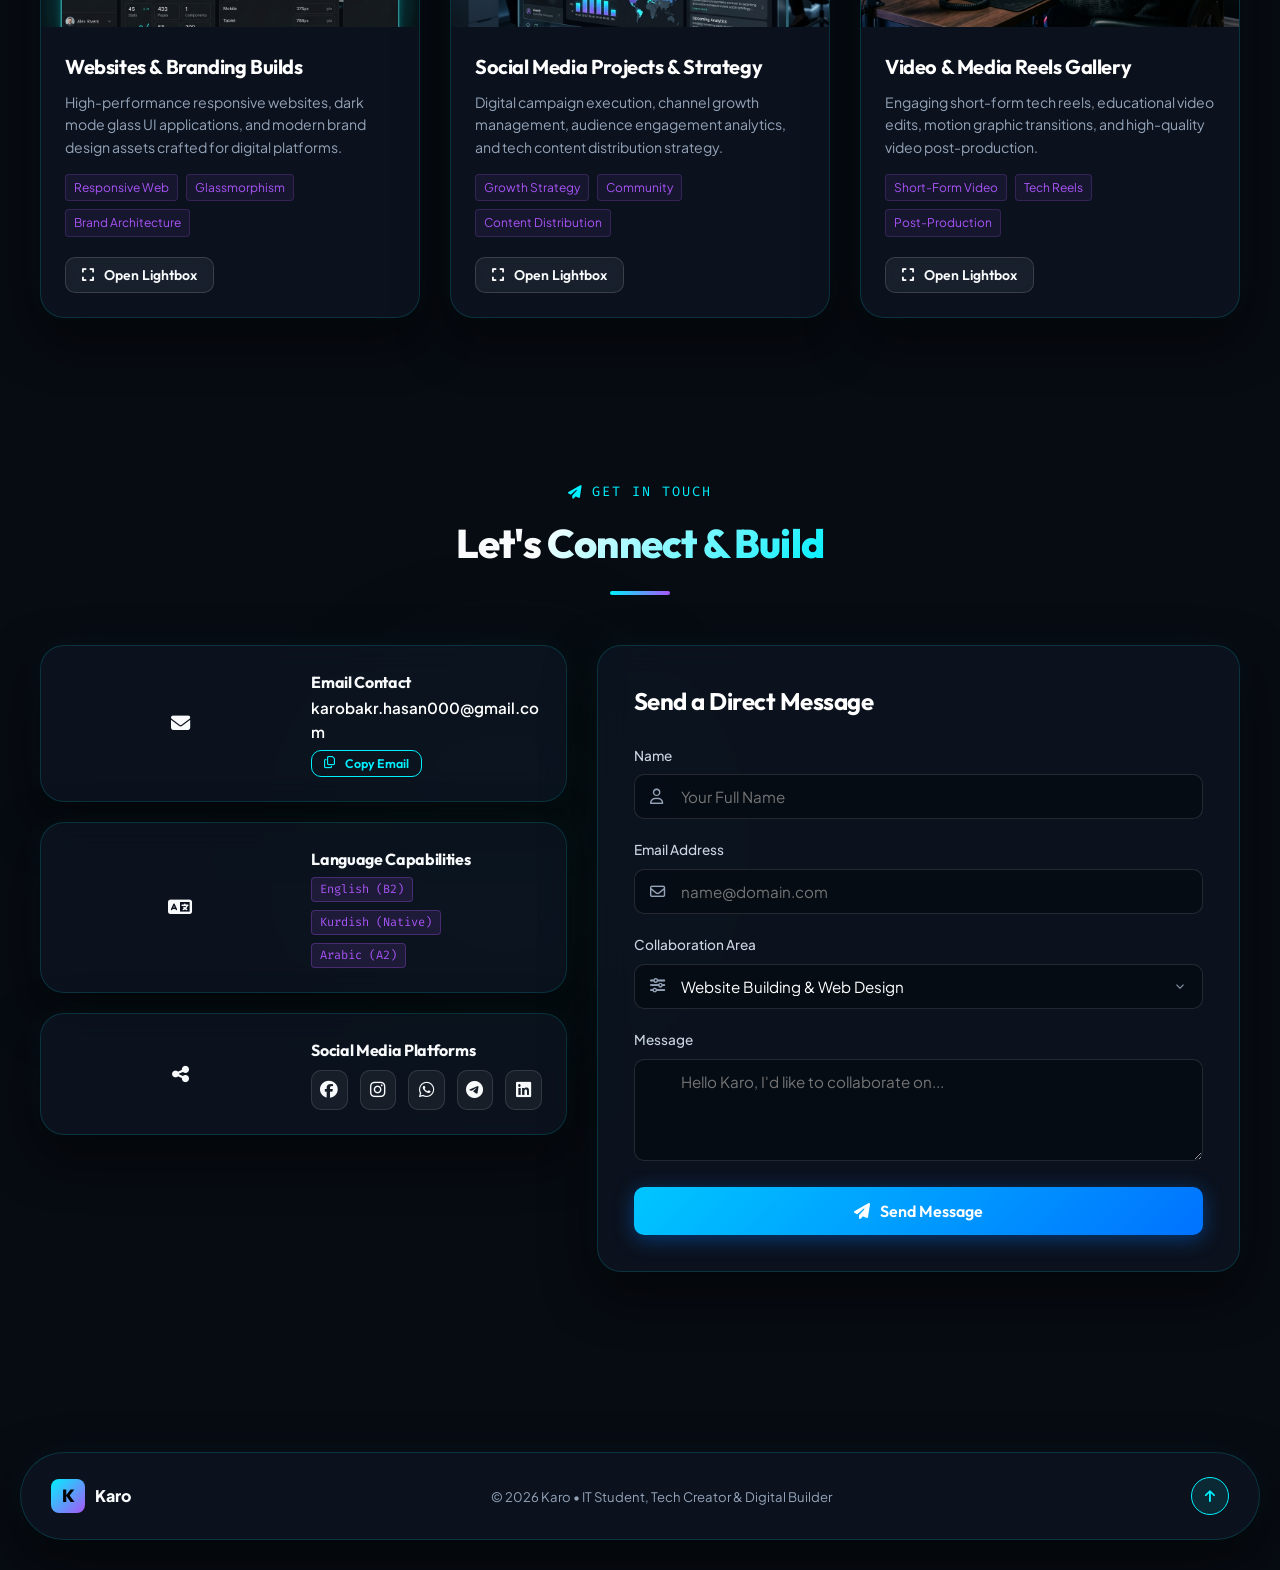
==== commit 81239086: "Add files via upload" ====
--- a/index.html
+++ b/index.html
@@ -41,6 +41,7 @@
             </a>
 
             <div class="nav-menu" id="nav-menu">
+                <a href="#hero" class="nav-link"><i class="fa-solid fa-house"></i> Home</a>
                 <a href="#about" class="nav-link"><i class="fa-solid fa-user-astronaut"></i> About</a>
                 <a href="#skills" class="nav-link"><i class="fa-solid fa-layer-group"></i> Skill Matrix</a>
                 <a href="#works" class="nav-link"><i class="fa-solid fa-cubes"></i> Featured Works</a>
--- a/styles.css
+++ b/styles.css
@@ -291,6 +291,7 @@
     align-items: center;
     justify-content: space-between;
     border-radius: 999px;
+    overflow: visible !important;
 }
 
 .nav-brand {
@@ -1278,7 +1279,7 @@
 
     .nav-menu {
         position: fixed;
-        top: 80px;
+        top: 75px;
         left: 12px;
         right: 12px;
         background: rgba(10, 16, 28, 0.96);
@@ -1294,6 +1295,7 @@
         transition: var(--transition-smooth);
         pointer-events: none;
         box-shadow: 0 20px 50px rgba(0, 0, 0, 0.9), 0 0 25px rgba(0, 240, 255, 0.2);
+        z-index: 1005;
     }
 
     .nav-menu.active {
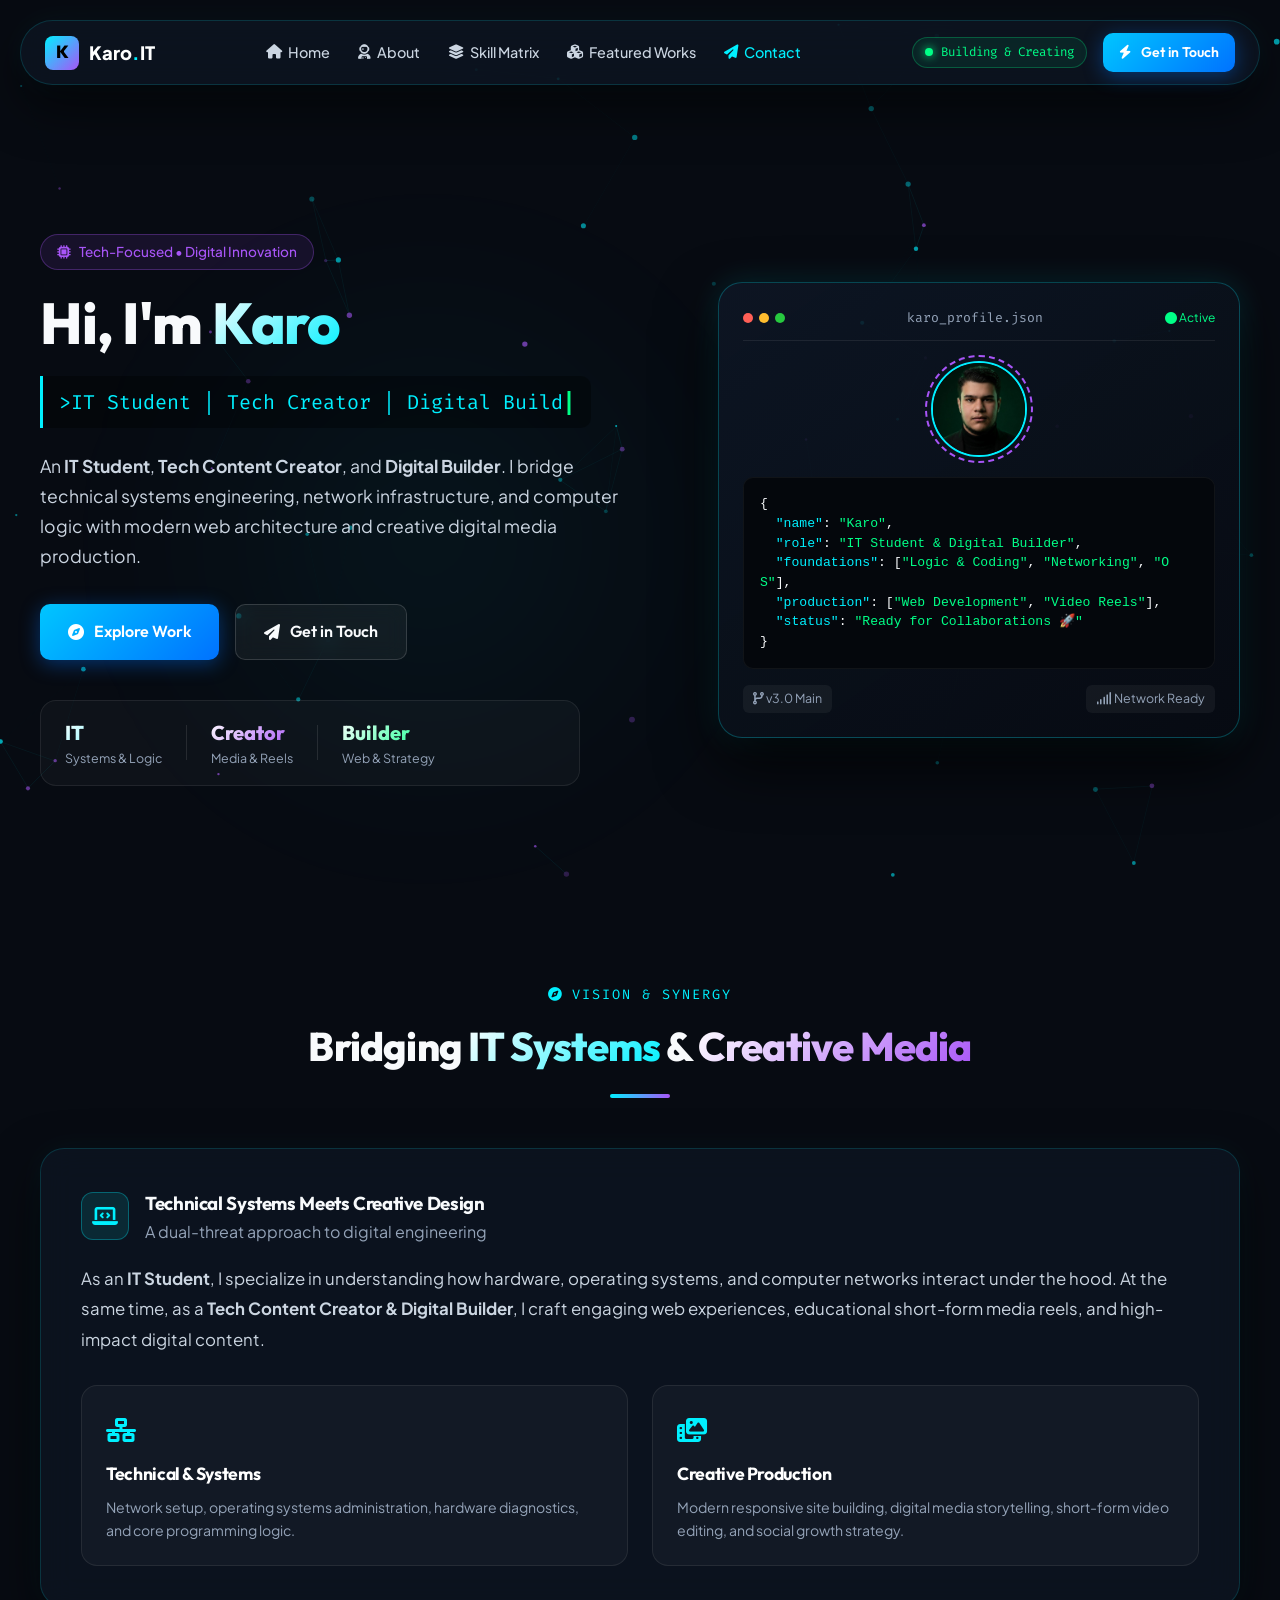
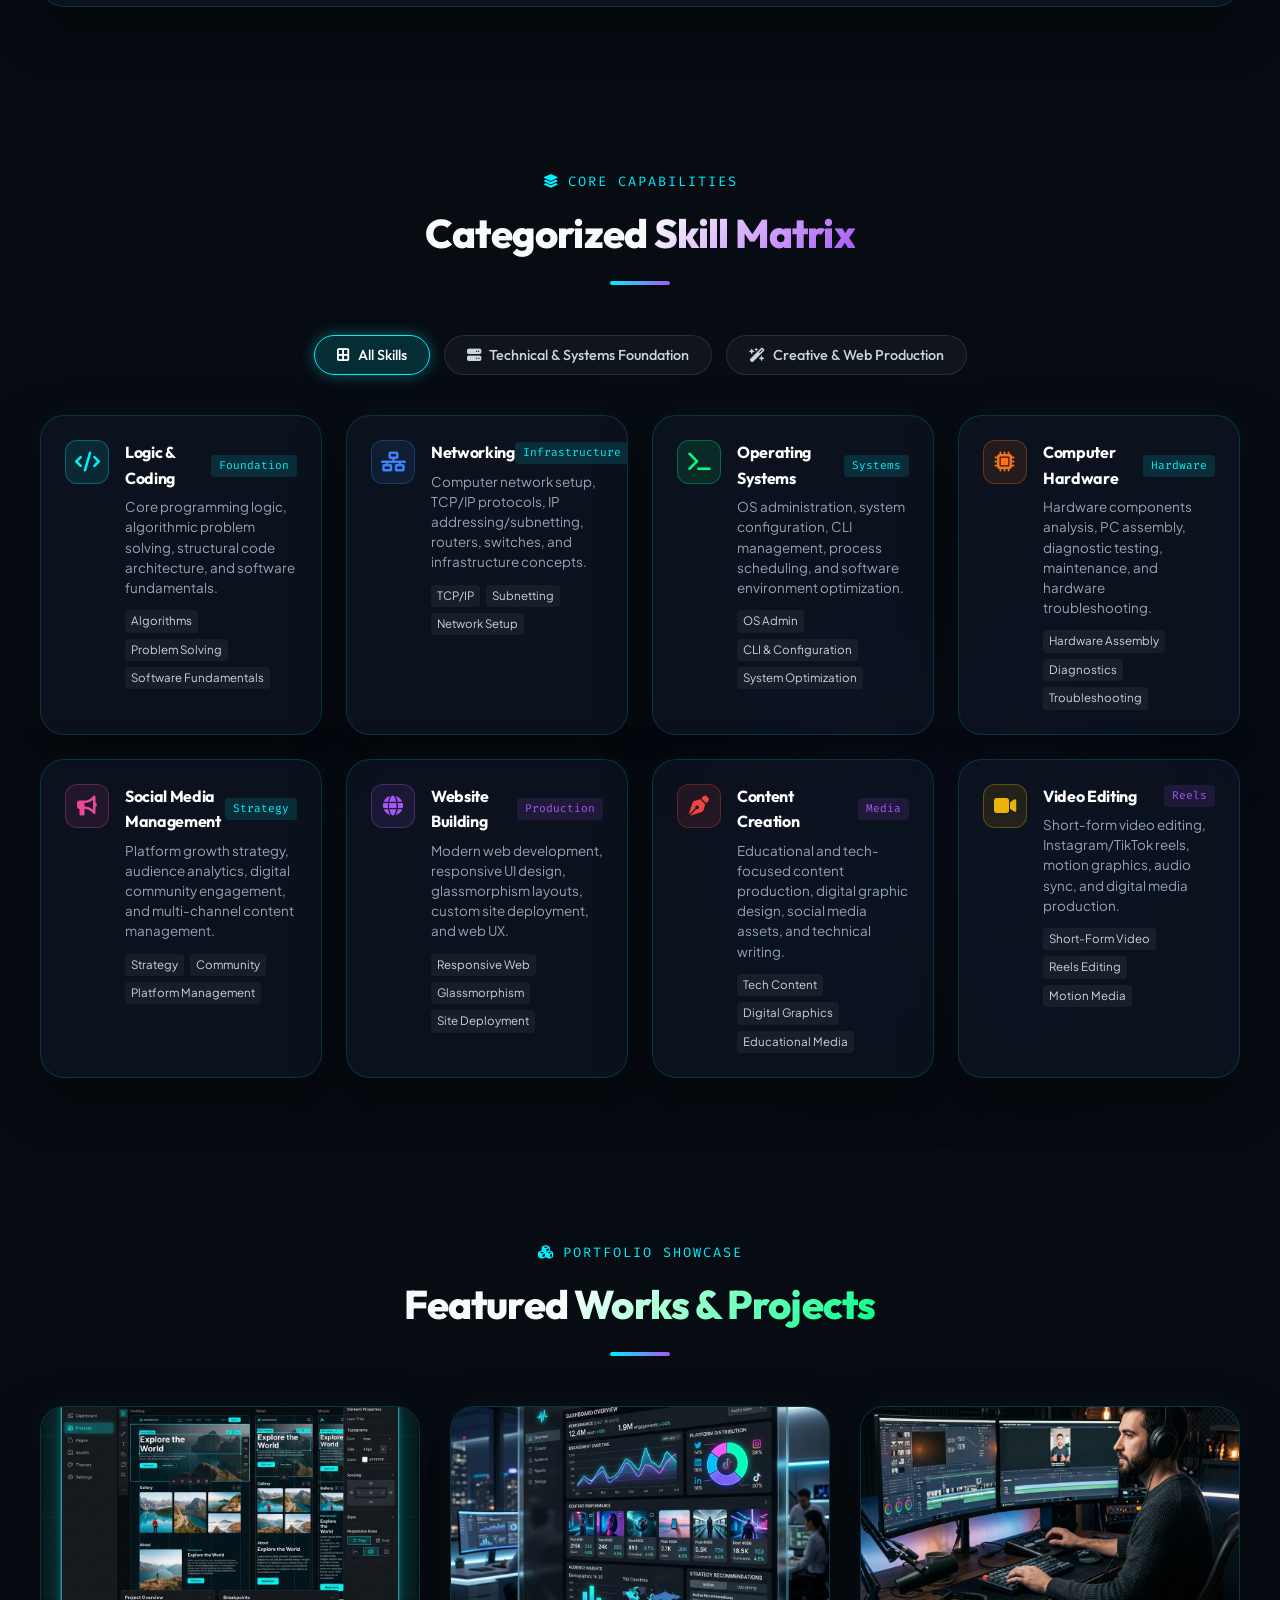
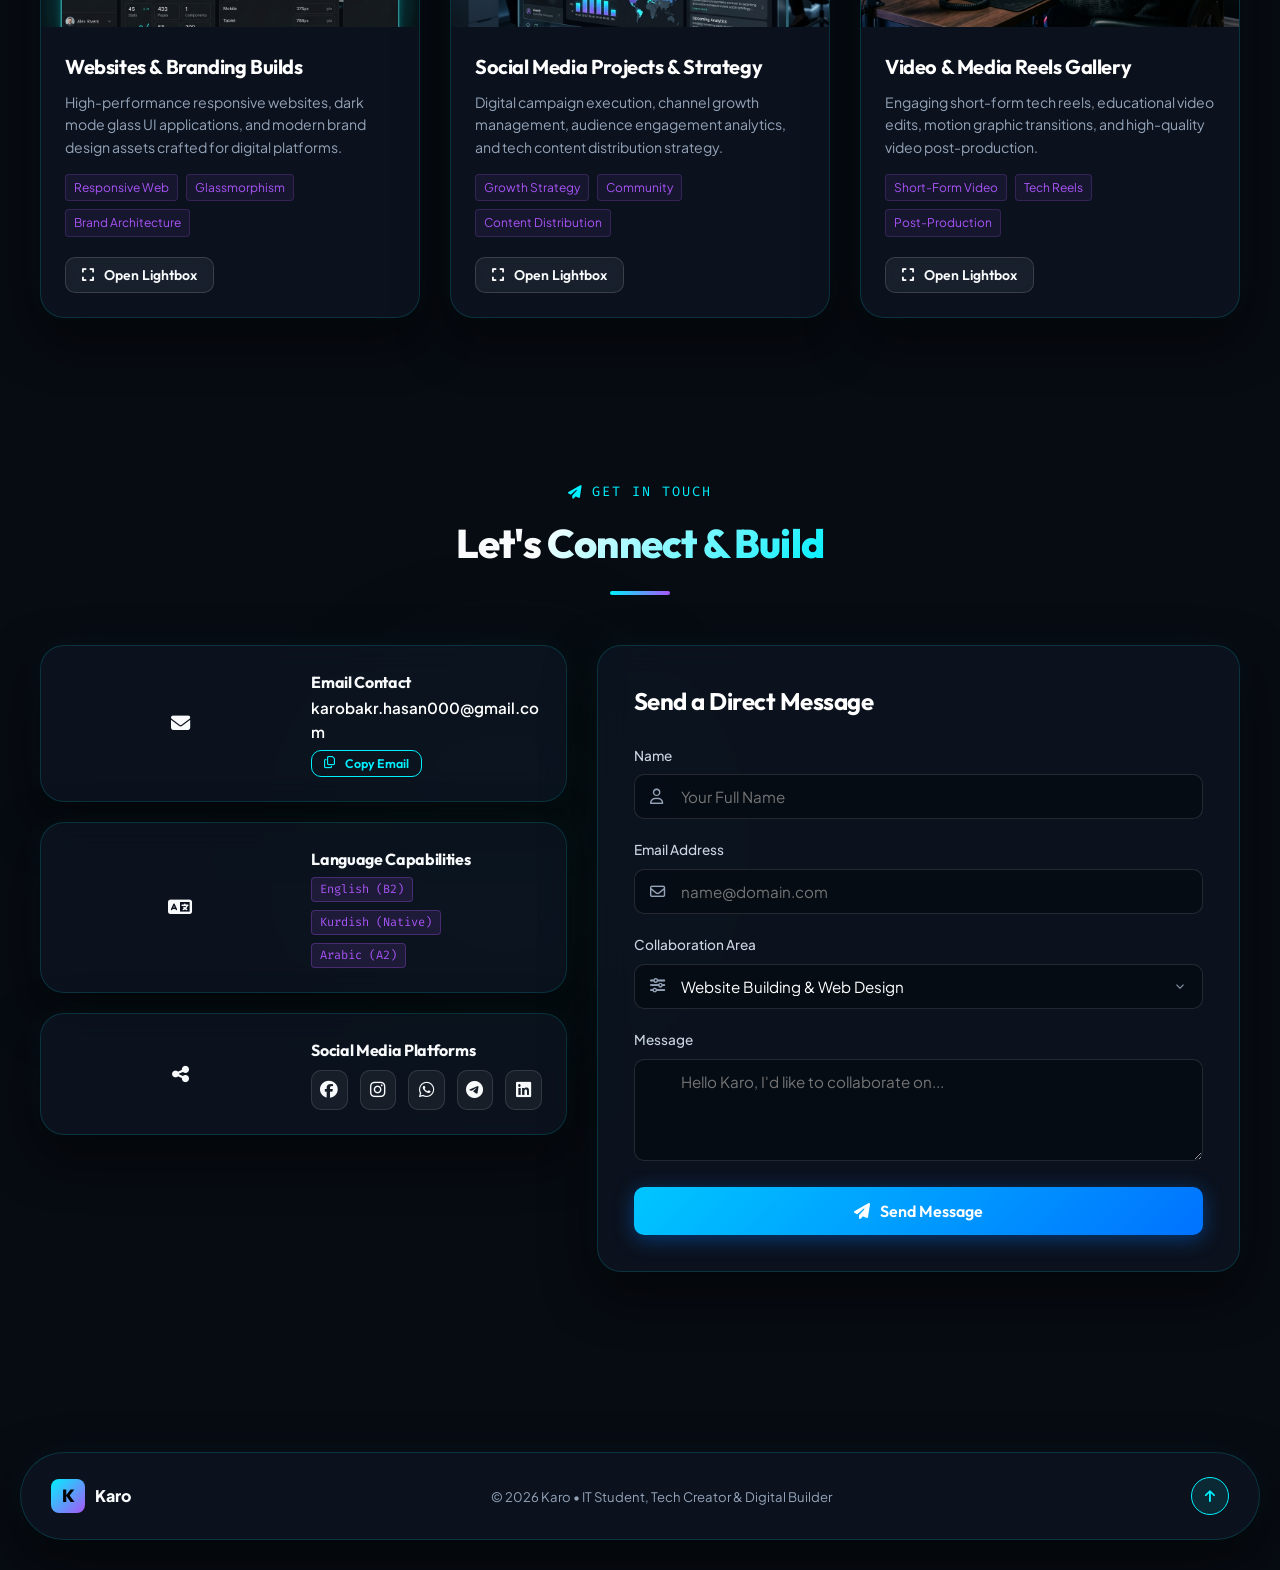
==== commit a641bf2d: "Add files via upload" ====
--- a/index.html
+++ b/index.html
@@ -1,10 +1,13 @@
 <!DOCTYPE html>
 <html lang="en">
+
 <head>
     <meta charset="UTF-8">
     <meta name="viewport" content="width=device-width, initial-scale=1.0">
-    <meta name="description" content="Personal Website of Karo - IT & Computer Science Student, Tech Content Creator, and Digital Builder.">
-    <meta name="keywords" content="Karo, IT Student, Computer Science, Tech Creator, Digital Builder, Web Development, Networking, Video Editing, Social Media Management">
+    <meta name="description"
+        content="Personal Website of Karo - IT & Computer Science Student, Tech Content Creator, and Digital Builder.">
+    <meta name="keywords"
+        content="Karo, IT Student, Computer Science, Tech Creator, Digital Builder, Web Development, Networking, Video Editing, Social Media Management">
     <meta name="author" content="Karo">
 
     <title>Karo | IT Student • Tech Creator • Digital Builder</title>
@@ -12,17 +15,21 @@
     <!-- Google Fonts -->
     <link rel="preconnect" href="https://fonts.googleapis.com">
     <link rel="preconnect" href="https://fonts.gstatic.com" crossorigin>
-    <link href="https://fonts.googleapis.com/css2?family=Fira+Code:wght@400;500;600&family=Outfit:wght@300;400;500;600;700;800&family=Plus+Jakarta+Sans:wght@400;500;600;700;800&display=swap" rel="stylesheet">
+    <link
+        href="https://fonts.googleapis.com/css2?family=Fira+Code:wght@400;500;600&family=Outfit:wght@300;400;500;600;700;800&family=Plus+Jakarta+Sans:wght@400;500;600;700;800&display=swap"
+        rel="stylesheet">
 
     <!-- FontAwesome Icons -->
     <link rel="stylesheet" href="https://cdnjs.cloudflare.com/ajax/libs/font-awesome/6.4.0/css/all.min.css">
 
     <!-- Favicon -->
-    <link rel="icon" type="image/svg+xml" href="data:image/svg+xml,<svg xmlns=%22http://www.w3.org/2000/svg%22 viewBox=%220 0 100 100%22><text y=%22.9em%22 font-size=%2290%22>⚡</text></svg>">
+    <link rel="icon" type="image/svg+xml"
+        href="data:image/svg+xml,<svg xmlns=%22http://www.w3.org/2000/svg%22 viewBox=%220 0 100 100%22><text y=%22.9em%22 font-size=%2290%22>⚡</text></svg>">
 
     <!-- Custom Stylesheet -->
     <link rel="stylesheet" href="./styles.css">
 </head>
+
 <body>
     <!-- Interactive Background Particle Canvas -->
     <canvas id="bg-canvas"></canvas>
@@ -91,8 +98,10 @@
                     </div>
 
                     <p class="hero-description">
-                        An <strong>IT Student</strong>, <strong>Tech Content Creator</strong>, and <strong>Digital Builder</strong>. 
-                        I bridge technical systems engineering, network infrastructure, and computer logic with modern web architecture and creative digital media production.
+                        An <strong>IT Student</strong>, <strong>Tech Content Creator</strong>, and <strong>Digital
+                            Builder</strong>.
+                        I bridge technical systems engineering, network infrastructure, and computer logic with modern
+                        web architecture and creative digital media production.
                     </p>
 
                     <div class="hero-cta-group">
@@ -141,7 +150,7 @@
                         </div>
 
                         <div class="json-code-block">
-<pre><code class="language-json">{
+                            <pre><code class="language-json">{
   <span class="json-key">"name"</span>: <span class="json-string">"Karo"</span>,
   <span class="json-key">"role"</span>: <span class="json-string">"IT Student &amp; Digital Builder"</span>,
   <span class="json-key">"foundations"</span>: [<span class="json-string">"Logic &amp; Coding"</span>, <span class="json-string">"Networking"</span>, <span class="json-string">"OS"</span>],
@@ -163,7 +172,8 @@
         <section class="section-container" id="about">
             <div class="section-header">
                 <span class="section-subtitle"><i class="fa-solid fa-compass"></i> Vision & Synergy</span>
-                <h2 class="section-title">Bridging <span class="gradient-text-cyan">IT Systems</span> & <span class="gradient-text-purple">Creative Media</span></h2>
+                <h2 class="section-title">Bridging <span class="gradient-text-cyan">IT Systems</span> & <span
+                        class="gradient-text-purple">Creative Media</span></h2>
                 <div class="section-line"></div>
             </div>
 
@@ -176,21 +186,26 @@
                             <p class="text-muted">A dual-threat approach to digital engineering</p>
                         </div>
                     </div>
-                    
+
                     <p class="about-text">
-                        As an <strong>IT Student</strong>, I specialize in understanding how hardware, operating systems, and computer networks interact under the hood. At the same time, as a <strong>Tech Content Creator & Digital Builder</strong>, I craft engaging web experiences, educational short-form media reels, and high-impact digital content.
+                        As an <strong>IT Student</strong>, I specialize in understanding how hardware, operating
+                        systems, and computer networks interact under the hood. At the same time, as a <strong>Tech
+                            Content Creator & Digital Builder</strong>, I craft engaging web experiences, educational
+                        short-form media reels, and high-impact digital content.
                     </p>
 
                     <div class="about-pillars-grid">
                         <div class="pillar-item">
                             <div class="pillar-icon"><i class="fa-solid fa-network-wired"></i></div>
                             <h4>Technical & Systems</h4>
-                            <p>Network setup, operating systems administration, hardware diagnostics, and core programming logic.</p>
+                            <p>Network setup, operating systems administration, hardware diagnostics, and core
+                                programming logic.</p>
                         </div>
                         <div class="pillar-item">
                             <div class="pillar-icon"><i class="fa-solid fa-photo-film"></i></div>
                             <h4>Creative Production</h4>
-                            <p>Modern responsive site building, digital media storytelling, short-form video editing, and social growth strategy.</p>
+                            <p>Modern responsive site building, digital media storytelling, short-form video editing,
+                                and social growth strategy.</p>
                         </div>
                     </div>
                 </div>
@@ -230,7 +245,8 @@
                             <h4>Logic & Coding</h4>
                             <span class="skill-badge badge-tech">Foundation</span>
                         </div>
-                        <p class="skill-desc">Core programming logic, algorithmic problem solving, structural code architecture, and software fundamentals.</p>
+                        <p class="skill-desc">Core programming logic, algorithmic problem solving, structural code
+                            architecture, and software fundamentals.</p>
                         <div class="skill-tags">
                             <span>Algorithms</span><span>Problem Solving</span><span>Software Fundamentals</span>
                         </div>
@@ -247,7 +263,8 @@
                             <h4>Networking</h4>
                             <span class="skill-badge badge-tech">Infrastructure</span>
                         </div>
-                        <p class="skill-desc">Computer network setup, TCP/IP protocols, IP addressing/subnetting, routers, switches, and infrastructure concepts.</p>
+                        <p class="skill-desc">Computer network setup, TCP/IP protocols, IP addressing/subnetting,
+                            routers, switches, and infrastructure concepts.</p>
                         <div class="skill-tags">
                             <span>TCP/IP</span><span>Subnetting</span><span>Network Setup</span>
                         </div>
@@ -264,7 +281,8 @@
                             <h4>Operating Systems</h4>
                             <span class="skill-badge badge-tech">Systems</span>
                         </div>
-                        <p class="skill-desc">OS administration, system configuration, CLI management, process scheduling, and software environment optimization.</p>
+                        <p class="skill-desc">OS administration, system configuration, CLI management, process
+                            scheduling, and software environment optimization.</p>
                         <div class="skill-tags">
                             <span>OS Admin</span><span>CLI & Configuration</span><span>System Optimization</span>
                         </div>
@@ -281,7 +299,8 @@
                             <h4>Computer Hardware</h4>
                             <span class="skill-badge badge-tech">Hardware</span>
                         </div>
-                        <p class="skill-desc">Hardware components analysis, PC assembly, diagnostic testing, maintenance, and hardware troubleshooting.</p>
+                        <p class="skill-desc">Hardware components analysis, PC assembly, diagnostic testing,
+                            maintenance, and hardware troubleshooting.</p>
                         <div class="skill-tags">
                             <span>Hardware Assembly</span><span>Diagnostics</span><span>Troubleshooting</span>
                         </div>
@@ -298,7 +317,8 @@
                             <h4>Social Media Management</h4>
                             <span class="skill-badge badge-tech">Strategy</span>
                         </div>
-                        <p class="skill-desc">Platform growth strategy, audience analytics, digital community engagement, and multi-channel content management.</p>
+                        <p class="skill-desc">Platform growth strategy, audience analytics, digital community
+                            engagement, and multi-channel content management.</p>
                         <div class="skill-tags">
                             <span>Strategy</span><span>Community</span><span>Platform Management</span>
                         </div>
@@ -315,7 +335,8 @@
                             <h4>Website Building</h4>
                             <span class="skill-badge badge-creative">Production</span>
                         </div>
-                        <p class="skill-desc">Modern web development, responsive UI design, glassmorphism layouts, custom site deployment, and web UX.</p>
+                        <p class="skill-desc">Modern web development, responsive UI design, glassmorphism layouts,
+                            custom site deployment, and web UX.</p>
                         <div class="skill-tags">
                             <span>Responsive Web</span><span>Glassmorphism</span><span>Site Deployment</span>
                         </div>
@@ -332,7 +353,8 @@
                             <h4>Content Creation</h4>
                             <span class="skill-badge badge-creative">Media</span>
                         </div>
-                        <p class="skill-desc">Educational and tech-focused content production, digital graphic design, social media assets, and technical writing.</p>
+                        <p class="skill-desc">Educational and tech-focused content production, digital graphic design,
+                            social media assets, and technical writing.</p>
                         <div class="skill-tags">
                             <span>Tech Content</span><span>Digital Graphics</span><span>Educational Media</span>
                         </div>
@@ -349,7 +371,8 @@
                             <h4>Video Editing</h4>
                             <span class="skill-badge badge-creative">Reels</span>
                         </div>
-                        <p class="skill-desc">Short-form video editing, Instagram/TikTok reels, motion graphics, audio sync, and digital media production.</p>
+                        <p class="skill-desc">Short-form video editing, Instagram/TikTok reels, motion graphics, audio
+                            sync, and digital media production.</p>
                         <div class="skill-tags">
                             <span>Short-Form Video</span><span>Reels Editing</span><span>Motion Media</span>
                         </div>
@@ -369,23 +392,28 @@
             <div class="works-grid">
                 <!-- Slot 1: Websites & Branding -->
                 <div class="glass-card work-card">
-                    <div class="work-img-wrapper gallery-trigger" data-img="assets/images/website_branding.png" data-title="Websites & Branding Showcase">
+                    <div class="work-img-wrapper gallery-trigger" data-img="assets/images/website_branding.png"
+                        data-title="Websites & Branding Showcase">
                         <img src="assets/images/website_branding.png" alt="Websites & Branding Showcase">
                         <div class="work-overlay">
-                            <span class="work-cat-tag"><i class="fa-solid fa-laptop-code"></i> Websites & Branding</span>
-                            <button class="btn btn-sm btn-glow"><i class="fa-solid fa-magnifying-glass-plus"></i> View Full Build</button>
+                            <span class="work-cat-tag"><i class="fa-solid fa-laptop-code"></i> Websites &
+                                Branding</span>
+                            <button class="btn btn-sm btn-glow"><i class="fa-solid fa-magnifying-glass-plus"></i> View
+                                Full Build</button>
                         </div>
                     </div>
                     <div class="work-body">
                         <h3 class="work-title">Websites & Branding Builds</h3>
                         <p class="work-desc">
-                            High-performance responsive websites, dark mode glass UI applications, and modern brand design assets crafted for digital platforms.
+                            High-performance responsive websites, dark mode glass UI applications, and modern brand
+                            design assets crafted for digital platforms.
                         </p>
                         <div class="work-tags">
                             <span>Responsive Web</span><span>Glassmorphism</span><span>Brand Architecture</span>
                         </div>
                         <div class="work-actions">
-                            <button class="btn btn-sm btn-glass gallery-trigger-btn" data-img="assets/images/website_branding.png" data-title="Websites & Branding Showcase">
+                            <button class="btn btn-sm btn-glass gallery-trigger-btn"
+                                data-img="assets/images/website_branding.png" data-title="Websites & Branding Showcase">
                                 <i class="fa-solid fa-expand"></i> Open Lightbox
                             </button>
                         </div>
@@ -394,23 +422,28 @@
 
                 <!-- Slot 2: Social Media Projects -->
                 <div class="glass-card work-card">
-                    <div class="work-img-wrapper gallery-trigger" data-img="assets/images/social_media.png" data-title="Social Media Projects & Strategy">
+                    <div class="work-img-wrapper gallery-trigger" data-img="assets/images/social_media.png"
+                        data-title="Social Media Projects & Strategy">
                         <img src="assets/images/social_media.png" alt="Social Media Projects">
                         <div class="work-overlay">
-                            <span class="work-cat-tag"><i class="fa-solid fa-bullhorn"></i> Social Media & Campaign</span>
-                            <button class="btn btn-sm btn-glow"><i class="fa-solid fa-magnifying-glass-plus"></i> View Analytics</button>
+                            <span class="work-cat-tag"><i class="fa-solid fa-bullhorn"></i> Social Media &
+                                Campaign</span>
+                            <button class="btn btn-sm btn-glow"><i class="fa-solid fa-magnifying-glass-plus"></i> View
+                                Analytics</button>
                         </div>
                     </div>
                     <div class="work-body">
                         <h3 class="work-title">Social Media Projects & Strategy</h3>
                         <p class="work-desc">
-                            Digital campaign execution, channel growth management, audience engagement analytics, and tech content distribution strategy.
+                            Digital campaign execution, channel growth management, audience engagement analytics, and
+                            tech content distribution strategy.
                         </p>
                         <div class="work-tags">
                             <span>Growth Strategy</span><span>Community</span><span>Content Distribution</span>
                         </div>
                         <div class="work-actions">
-                            <button class="btn btn-sm btn-glass gallery-trigger-btn" data-img="assets/images/social_media.png" data-title="Social Media Projects & Strategy">
+                            <button class="btn btn-sm btn-glass gallery-trigger-btn"
+                                data-img="assets/images/social_media.png" data-title="Social Media Projects & Strategy">
                                 <i class="fa-solid fa-expand"></i> Open Lightbox
                             </button>
                         </div>
@@ -419,23 +452,28 @@
 
                 <!-- Slot 3: Video & Media Reels -->
                 <div class="glass-card work-card">
-                    <div class="work-img-wrapper gallery-trigger" data-img="assets/images/video_reels.png" data-title="Short-Form Video & Tech Media Reels">
+                    <div class="work-img-wrapper gallery-trigger" data-img="assets/images/video_reels.png"
+                        data-title="Short-Form Video & Tech Media Reels">
                         <img src="assets/images/video_reels.png" alt="Video & Media Reels">
                         <div class="work-overlay">
                             <span class="work-cat-tag"><i class="fa-solid fa-film"></i> Video & Reels Media</span>
-                            <button class="btn btn-sm btn-glow"><i class="fa-solid fa-magnifying-glass-plus"></i> View Editing Suite</button>
+                            <button class="btn btn-sm btn-glow"><i class="fa-solid fa-magnifying-glass-plus"></i> View
+                                Editing Suite</button>
                         </div>
                     </div>
                     <div class="work-body">
                         <h3 class="work-title">Video & Media Reels Gallery</h3>
                         <p class="work-desc">
-                            Engaging short-form tech reels, educational video edits, motion graphic transitions, and high-quality video post-production.
+                            Engaging short-form tech reels, educational video edits, motion graphic transitions, and
+                            high-quality video post-production.
                         </p>
                         <div class="work-tags">
                             <span>Short-Form Video</span><span>Tech Reels</span><span>Post-Production</span>
                         </div>
                         <div class="work-actions">
-                            <button class="btn btn-sm btn-glass gallery-trigger-btn" data-img="assets/images/video_reels.png" data-title="Short-Form Video & Tech Media Reels">
+                            <button class="btn btn-sm btn-glass gallery-trigger-btn"
+                                data-img="assets/images/video_reels.png"
+                                data-title="Short-Form Video & Tech Media Reels">
                                 <i class="fa-solid fa-expand"></i> Open Lightbox
                             </button>
                         </div>
@@ -483,11 +521,18 @@
                         <div>
                             <h4>Social Media Platforms</h4>
                             <div class="social-icons">
-                                <a href="https://www.facebook.com/share/1FArAiQQY7/" target="_blank" class="social-btn" title="Facebook"><i class="fa-brands fa-facebook"></i></a>
-                                <a href="https://www.instagram.com/karob.hasan?igsh=MTViNWhubmVrY3V3OQ==" target="_blank" class="social-btn" title="Instagram"><i class="fa-brands fa-instagram"></i></a>
-                                <a href="https://wa.me/9" target="_blank" class="social-btn" title="Whatapp"><i class="fa-brands fa-whatsapp"></i></a>
-                                <a href="https://t.me/KaroBakr" target="_blank" class="social-btn" title="Telegram"><i class="fa-brands fa-telegram"></i></a>
-                                <a href="https://www.linkedin.com/in/karo-b-hasan" target="_blank" class="social-btn" title="LinkedIn"><i class="fa-brands fa-linkedin"></i></a>
+                                <a href="https://www.facebook.com/share/1FArAiQQY7/" target="_blank" class="social-btn"
+                                    title="Facebook"><i class="fa-brands fa-facebook"></i></a>
+                                <a href="https://www.instagram.com/karob.hasan?igsh=MTViNWhubmVrY3V3OQ=="
+                                    target="_blank" class="social-btn" title="Instagram"><i
+                                        class="fa-brands fa-instagram"></i></a>
+                                <a href="https://wa.me/9647710781414?text=Hi Karo, I want to talk with you about work."
+                                    target="_blank" class="social-btn" title="Whatapp"><i
+                                        class="fa-brands fa-whatsapp"></i></a>
+                                <a href="https://t.me/KaroBakr" target="_blank" class="social-btn" title="Telegram"><i
+                                        class="fa-brands fa-telegram"></i></a>
+                                <a href="https://www.linkedin.com/in/karo-b-hasan" target="_blank" class="social-btn"
+                                    title="LinkedIn"><i class="fa-brands fa-linkedin"></i></a>
                             </div>
                         </div>
                     </div>
@@ -502,7 +547,8 @@
                             <label for="name" class="form-label">Name</label>
                             <div class="input-wrap">
                                 <i class="fa-regular fa-user input-icon"></i>
-                                <input type="text" id="name" name="name" class="form-input" placeholder="Your Full Name" required>
+                                <input type="text" id="name" name="name" class="form-input" placeholder="Your Full Name"
+                                    required>
                             </div>
                         </div>
 
@@ -510,7 +556,8 @@
                             <label for="email" class="form-label">Email Address</label>
                             <div class="input-wrap">
                                 <i class="fa-regular fa-envelope input-icon"></i>
-                                <input type="email" id="email" name="email" class="form-input" placeholder="name@domain.com" required>
+                                <input type="email" id="email" name="email" class="form-input"
+                                    placeholder="name@domain.com" required>
                             </div>
                         </div>
 
@@ -531,7 +578,8 @@
                         <div class="form-group">
                             <label for="message" class="form-label">Message</label>
                             <div class="input-wrap">
-                                <textarea id="message" name="message" class="form-input form-textarea" rows="4" placeholder="Hello Karo, I'd like to collaborate on..." required></textarea>
+                                <textarea id="message" name="message" class="form-input form-textarea" rows="4"
+                                    placeholder="Hello Karo, I'd like to collaborate on..." required></textarea>
                             </div>
                         </div>
 
@@ -552,7 +600,8 @@
                 <div class="brand-badge">K</div>
                 <span class="footer-name">Karo</span>
             </div>
-            <p class="footer-copy">&copy; <span id="current-year">2026</span> Karo • IT Student, Tech Creator &amp; Digital Builder</p>
+            <p class="footer-copy">&copy; <span id="current-year">2026</span> Karo • IT Student, Tech Creator &amp;
+                Digital Builder</p>
             <button id="back-to-top" class="back-to-top-btn" title="Back to Top">
                 <i class="fa-solid fa-arrow-up"></i>
             </button>
@@ -565,7 +614,8 @@
         <div class="lightbox-content glass-card">
             <button class="lightbox-close" id="lightbox-close"><i class="fa-solid fa-xmark"></i></button>
             <div class="lightbox-img-wrap">
-                <img src="data:image/svg+xml,%3Csvg xmlns='http://www.w3.org/2000/svg' viewBox='0 0 1 1'%3E%3C/svg%3E" id="lightbox-img" alt="Work Showcase Asset">
+                <img src="data:image/svg+xml,%3Csvg xmlns='http://www.w3.org/2000/svg' viewBox='0 0 1 1'%3E%3C/svg%3E"
+                    id="lightbox-img" alt="Work Showcase Asset">
             </div>
             <div class="lightbox-caption">
                 <h4 id="lightbox-title">Work Asset</h4>
@@ -580,4 +630,5 @@
     <!-- Script File -->
     <script src="script.js"></script>
 </body>
-</html>
+
+</html>
--- a/styles.css
+++ b/styles.css
@@ -1268,6 +1268,7 @@
         padding: 0 12px;
         width: 100%;
         box-sizing: border-box;
+        z-index: 10000;
     }
 
     .navbar {
@@ -1275,56 +1276,95 @@
         padding: 0 16px;
         width: 100%;
         box-sizing: border-box;
+        position: relative;
+        overflow: visible !important;
     }
 
     .nav-menu {
+        display: none;
         position: fixed;
-        top: 75px;
+        top: 78px;
         left: 12px;
         right: 12px;
-        background: rgba(10, 16, 28, 0.96);
-        border: 1px solid var(--card-border);
+        background: rgba(8, 14, 26, 0.98) !important;
+        border: 1px solid rgba(0, 240, 255, 0.35) !important;
         backdrop-filter: blur(24px);
         -webkit-backdrop-filter: blur(24px);
         border-radius: var(--border-radius-md);
-        padding: 20px;
+        padding: 16px;
         flex-direction: column;
-        gap: 12px;
-        transform: translateY(-150%);
+        gap: 10px;
         opacity: 0;
-        transition: var(--transition-smooth);
+        visibility: hidden;
         pointer-events: none;
-        box-shadow: 0 20px 50px rgba(0, 0, 0, 0.9), 0 0 25px rgba(0, 240, 255, 0.2);
-        z-index: 1005;
+        box-shadow: 0 25px 60px rgba(0, 0, 0, 0.95), 0 0 30px rgba(0, 240, 255, 0.25);
+        z-index: 10005 !important;
+        transition: opacity 0.25s ease, visibility 0.25s ease, transform 0.25s ease;
+        transform: translateY(-10px);
     }
 
     .nav-menu.active {
-        transform: translateY(0);
-        opacity: 1;
-        pointer-events: auto;
+        display: flex !important;
+        opacity: 1 !important;
+        visibility: visible !important;
+        pointer-events: auto !important;
+        transform: translateY(0) !important;
     }
 
     .nav-link {
         padding: 12px 16px;
         width: 100%;
         border-radius: var(--border-radius-sm);
-        background: rgba(255, 255, 255, 0.03);
-        font-size: 1rem;
+        background: rgba(255, 255, 255, 0.04);
+        border: 1px solid rgba(255, 255, 255, 0.08);
+        color: #f8fafc !important;
+        font-size: 0.95rem;
+        font-weight: 600;
+        display: flex;
+        align-items: center;
+        gap: 10px;
+        box-sizing: border-box;
+        text-decoration: none;
+        transition: var(--transition-smooth);
     }
 
     .nav-link:hover, .nav-link.active {
-        background: rgba(0, 240, 255, 0.12);
+        background: rgba(0, 240, 255, 0.15) !important;
+        border-color: rgba(0, 240, 255, 0.4) !important;
+        color: var(--cyan-bright) !important;
+    }
+
+    .mobile-nav-cta {
+        display: block !important;
+        margin-top: 4px;
+        width: 100%;
+    }
+
+    .mobile-nav-cta .btn {
+        width: 100%;
+        justify-content: center;
+        padding: 12px 16px;
+        font-size: 0.95rem;
     }
 
     .mobile-toggle {
         display: flex;
         align-items: center;
         justify-content: center;
-        width: 40px;
-        height: 40px;
+        width: 42px;
+        height: 42px;
         border-radius: 10px;
-        background: rgba(255, 255, 255, 0.05);
-        border: 1px solid rgba(255, 255, 255, 0.12);
+        background: rgba(255, 255, 255, 0.06);
+        border: 1px solid rgba(255, 255, 255, 0.15);
+        color: #ffffff;
+        font-size: 1.3rem;
+        cursor: pointer;
+        transition: var(--transition-smooth);
+    }
+
+    .mobile-toggle:active {
+        transform: scale(0.95);
+        background: rgba(0, 240, 255, 0.2);
     }
 
     .hide-mobile {
